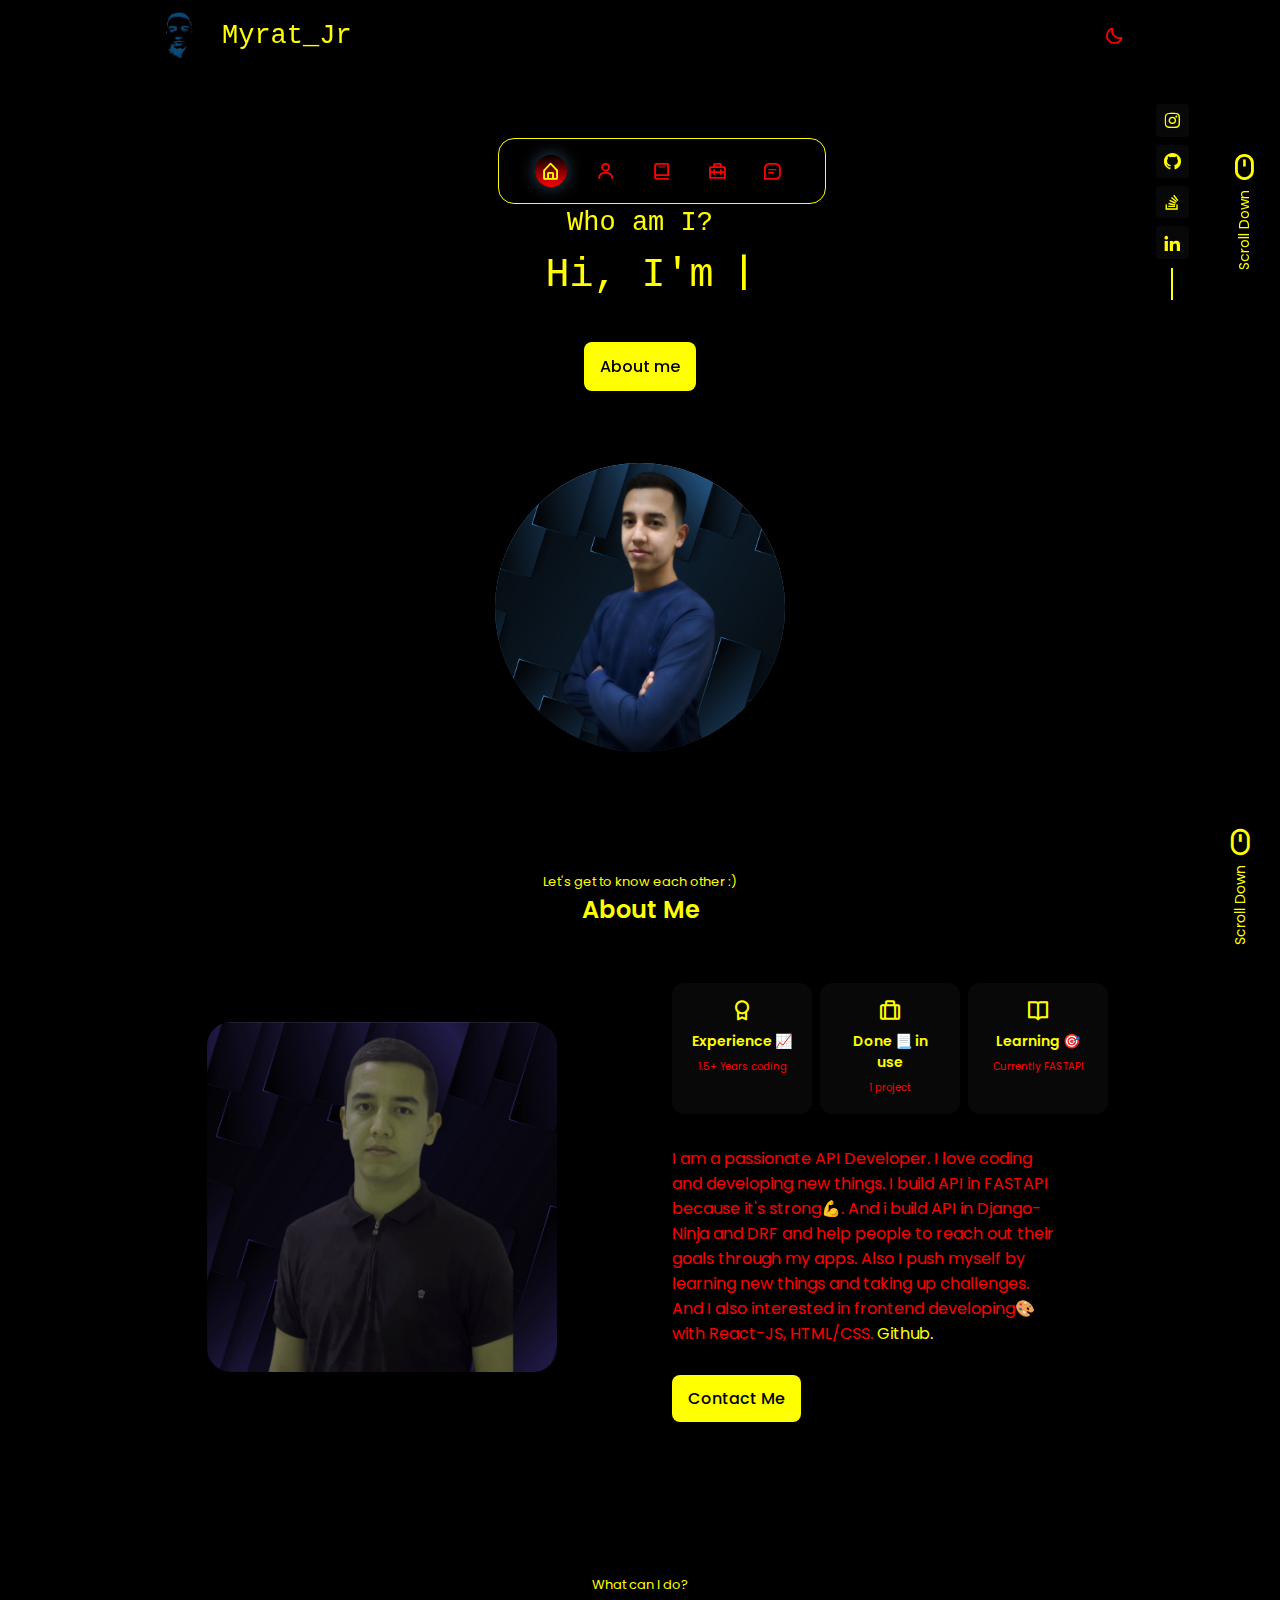
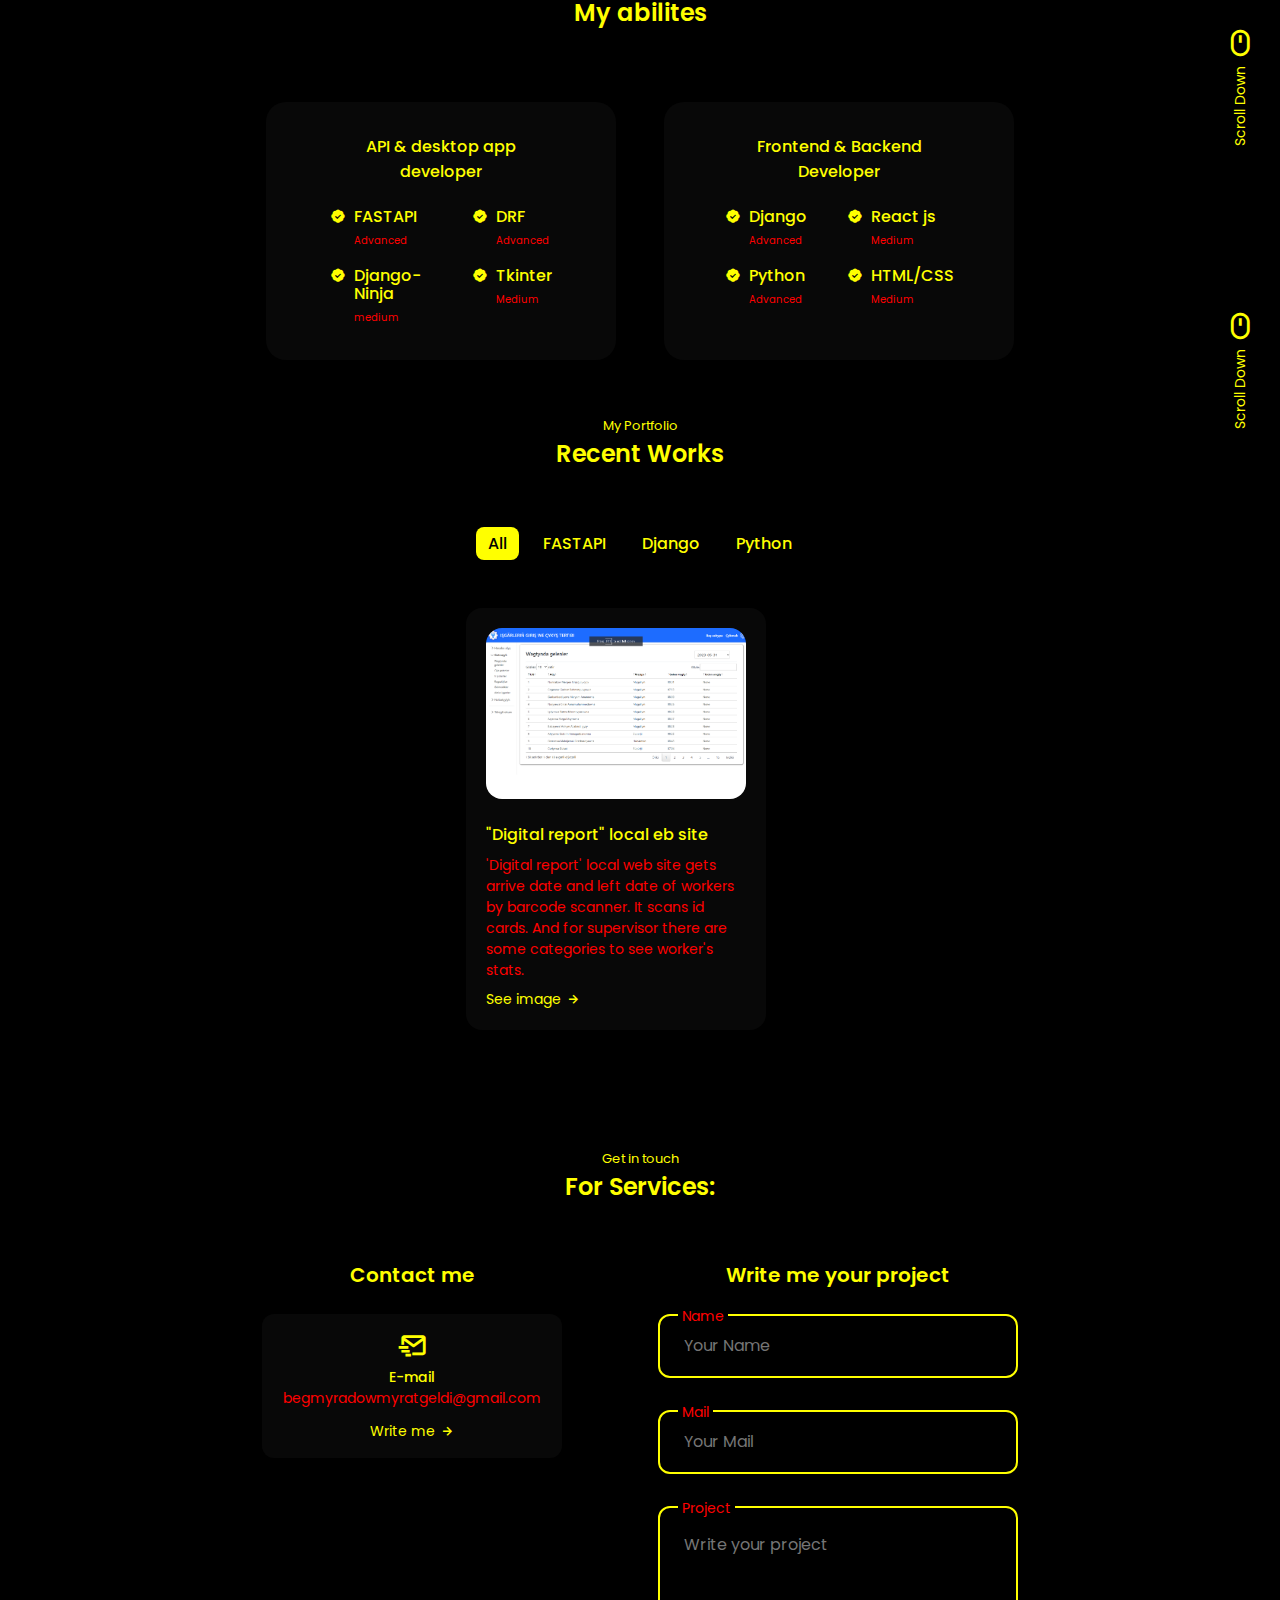
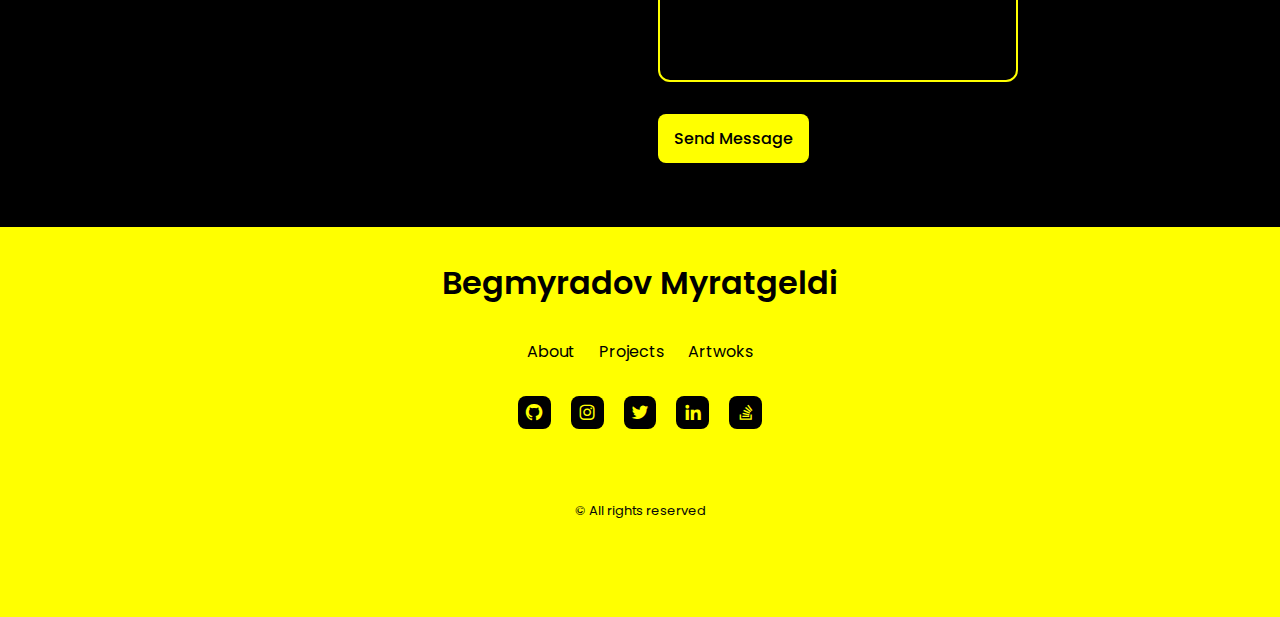
==== index.html @ 5bf88fd4 "updated" ====
<!DOCTYPE html>
    <html lang="en">
    <head>
        <meta charset="UTF-8">
        <meta name="viewport" content="width=device-width, initial-scale=1.0">
        <script src="assets/js/jquery-3.1.1.js"></script>
        <script src="assets/js/typed.js"></script>

        <!--=============== FAVICON ===============-->
        <link rel="shortcut icon" href="assets/img/favicon.png" type="image/x-icon">

        <!--=============== BOXICONS ===============-->
        <link href="https://unpkg.com/boxicons@2.1.2/css/boxicons.min.css" rel="stylesheet"/>

        <!--=============== SWIPER CSS ===============-->
        <link rel="stylesheet" href="assets/css/swiper-bundle.min.css">


        <link rel="stylesheet" href="https://cdn.jsdelivr.net/npm/bootstrap-icons@1.10.5/font/bootstrap-icons.css">

        <!--=============== CSS ===============-->
        <link rel="stylesheet" href="assets/css/styles.css">

        <title> Myrat_Jr's Portfolio </title>
    </head>
    <body>
        <!--=============== HEADER ===============-->
        <header class="header" id="header">
            <nav class="nav container">
                <div class="nav__logo-container">
                    <img src="assets/img/mic.png" style="width: 50px;height:60px" class="go-logo">
                    <a href="#" class="nav__logo home__name1 code">Myrat_Jr</a>
                </div>
                <div class="nav__menu">
                    <ul class="nav__list">
                        <li class="nav__item">
                            <a href="#home" class="nav__link active-link">
                                <i class="bx bx-home-alt"></i>
                            </a>
                        </li>  
                        <li class="nav__item">
                            <a href="#about" class="nav__link">
                                <i class="bx bx-user"></i>
                            </a>
                        </li>
                        <li class="nav__item">
                            <a href="#skills" class="nav__link">
                                <i class="bx bx-book"></i>
                            </a>
                        </li>
                        <li class="nav__item">
                            <a href="#work" class="nav__link">
                                <i class="bx bx-briefcase-alt-2"></i>
                            </a>
                        </li>
                        <li class="nav__item">
                            <a href="#contact" class="nav__link">
                                <i class="bx bx-message-square-detail"></i>
                            </a>
                        </li>   
                    </ul>
                </div>
                <!-- Theme change button -->
                <i class="bx bx-moon change-theme" id="theme-button"></i>
            </nav>
            
        </header>

        <!--=============== MAIN ===============-->
        <main class="main">
            <!--=============== HOME ===============-->
            <section class="home section" id="home">
                <div class="home__container container grid">
                    <div class="home__data">
                        

                        <span class="home__greeting code">Who am I?</span>
                        <div class="typewriting__container">
                            <span class="home__name iam">&nbsp;</span>
                            <span class="home__name code" id="typed"></span>
    
                            <script>
                                var typed = new Typed('#typed', {
                                    strings: ["Hi, I'm Begmyradov Myratgeldi!", "I'm API Developer!", "I also interested with web Frontend!"],
                                    backSpeed:25,
                                    typeSpeed:70,
                                    loop:true,
                                    smartBackspace:true,
                                    showCursor: true,
                                    cursorChar: '|',
                                    autoInsertCss: true,
                                });
                            </script>
                        </div>
                          
                        <div class="home__buttons">
                            <!-- <a download="" href="assets/pdf/oraz_gulcayew_portfolio.pdf" class="button button--ghost">
                                Download Portfolio
                            </a> -->
                            <a href="#about" class="button">About me</a>
                        </div>
                    </div>
                    <div class="home__handle" style="border-radius: 50%;">
                        <img src="assets/img/men2.png" style="width:100%" alt="" class="home__img">
                    </div>
                    <div class="home__social">
                        <a href="https://www.instagram.com/" class="home__social-link">
                            <i class="bx bxl-instagram"></i>
                        </a>
                        <a href="https://github.com/MyratJr/" class="home__social-link">
                            <i class="bx bxl-github"></i>
                        </a>
                        <a href="https://stackoverflow.com/users/21633456/myrat-jr" class="home__social-link">
                            <i class="bx bxl-stack-overflow"></i>
                        </a>
                        <a href="https://www.linkedin.com/in/myratjr/" class="home__social-link">
                            <i class="bx bxl-linkedin"></i>
                        </a>
                    </div>
                    <a href="#about" class="home__scroll">
                        <i class="bx bx-mouse home__scroll-icon"></i>
                        <span class="home__scroll-name">Scroll Down</span>
                    </a>
                </div>
            </section>
            
            <!--=============== ABOUT ===============-->
            <section class="about section" id="about">
                <span class="section__subtitle">Let's get to know each other :)</span>
                <h2 class="section__title">About Me</h2>
                <div class="about__container container grid">
                    <img src="assets/img/men1.png" alt="Image of Myrat" class="about__img">
                    
                    <div class="about__data">
                       <div class="about__info">
                           <div class="about__box">
                                <i class="bx bx-award about__icon"></i>
                                <h3 class="about__title">Experience 📈</h3>
                                <span class="about__subtitle">1.5+ Years coding</span>
                           </div>

                           <div class="about__box">
                                <i class="bx bx-briefcase-alt about__icon"></i>
                                <h3 class="about__title">Done 📃 in use</h3>
                                <span class="about__subtitle">1 project</span>
                           </div>

                           <div class="about__box">
                                <i class="bx bx-book-open about__icon"></i>
                                <h3 class="about__title">Learning 🎯</h3>
                                <span class="about__subtitle">Currently FASTAPI</span>
                           </div>
                       </div>

                       <p class="about__description">
                        I am a passionate API Developer. I love coding and developing new things. I build API in FASTAPI because it's strong💪. And i build API in Django-Ninja and DRF and help people to reach out their goals through my apps. Also I push myself by learning new things and taking up challenges.
                        And I also interested in frontend developing🎨 with React-JS, HTML/CSS.  
                        <a class="insta-link" href="https://www.github.com/MyratJr/">Github.</a>
                        
                       </p>

                       <a href="#contact" class="button">Contact Me</a>
                    </div>
                </div>
                <a href="#skills" class="home__scroll1">
                    <i class="bx bx-mouse home__scroll-icon"></i>
                    <span class="home__scroll-name">Scroll Down</span>
                </a>
            </section>

            <!--=============== SKILLS ===============-->
            <section class="skills section" id="skills">
                <span class="section__subtitle">What can I do?</span>
                <h2 class="section__title">My abilites</h2>

                <div class="skills__container container grid">
                    <div class="skills__content">
                        <h3 class="skills__title">API & desktop app developer</h3>
                        <div class="skills__box">
                            <div class="skills__group">
                                <div class="skills__data">
                                    <i class="bx bxs-badge-check"></i>
                                    <div>
                                        <h3 class="skills__name">FASTAPI</h3>
                                        <span class="skills__level">Advanced</span>
                                    </div>
                                </div>

                                <div class="skills__data">
                                    <i class="bx bxs-badge-check"></i>
                                    <div>
                                        <h3 class="skills__name">Django-Ninja</h3>
                                        <span class="skills__level">medium</span>
                                    </div>
                                </div>

                            </div>
                            
                            <div class="skills__group">
                                <div class="skills__data">
                                    <i class="bx bxs-badge-check"></i>
                                    <div>
                                        <h3 class="skills__name">DRF</h3>
                                        <span class="skills__level">Advanced</span>
                                    </div>
                                </div>

                                
                                <div class="skills__data">
                                    <i class="bx bxs-badge-check"></i>
                                    <div>
                                        <h3 class="skills__name">Tkinter</h3>
                                        <span class="skills__level">Medium</span>
                                    </div>
                                </div>
                            </div>
                        </div>
                    </div>
                    <div class="skills__content">
                        <h3 class="skills__title">Frontend & Backend Developer</h3>
                        <div class="skills__box">
                            <div class="skills__group">
                                <div class="skills__data">
                                    <i class="bx bxs-badge-check"></i>
                                    <div>
                                        <h3 class="skills__name">Django</h3>
                                        <span class="skills__level">Advanced</span>
                                    </div>
                                </div>
                                <!-- ------------ -->
                                <div class="skills__data">
                                    <i class="bx bxs-badge-check"></i>
                                    <div>
                                        <h3 class="skills__name">Python</h3>
                                        <span class="skills__level">Advanced</span>
                                    </div>
                                </div>
                            </div>
                            
                            <div class="skills__group">
                                <div class="skills__data">
                                    <i class="bx bxs-badge-check"></i>
                                    <div>
                                        <h3 class="skills__name">React js</h3>
                                        <span class="skills__level">Medium</span>
                                    </div>
                                </div>
                                <!-- ================== -->
                                <div class="skills__data">
                                    <i class="bx bxs-badge-check"></i>
                                    <div>
                                        <h3 class="skills__name">HTML/CSS</h3>
                                        <span class="skills__level">Medium</span>
                                    </div>
                                </div>
                            </div>
                        </div>
                    </div>
                </div>
                <a href="#work" class="home__scroll2">
                    <i class="bx bx-mouse home__scroll-icon"></i>
                    <span class="home__scroll-name">Scroll Down</span>
                </a>
            </section>

            <!--=============== SERVICES ===============-->
            <!-- <section class="services section">
                <span class="section__subtitle">My Services</span>
                <h2 class="section__title">What I Offer</h2>
                <div class="services__container container grid">
                    <div class="services__card">
                        <h3 class="services__title">Flat <br> Design</h3>
                        <span class="services__button">
                            See more <i class="bx bx-right-arrow-alt services__icon"></i>
                        </span>

                        <div class="services__modal">
                            <div class="services__modal-content">
                                <i class="bx bx-x services__modal-close"></i>
                                <h3 class="services__modal-title">Flat Design</h3>
                                <p class="services__modal-description">
                                    Flat design is a minimalist design language or design style commonly used in graphical user interfaces.
                                </p>

                                <ul class="services__modal-list">
                                    <li class="services__modal-item">
                                        <i class="bx bx-check services__modal-icon"></i>
                                        <p class="services__modal-info">
                                            Minimalist
                                        </p>
                                    </li>
                                    
                                    <li class="services__modal-item">
                                        <i class="bx bx-check services__modal-icon"></i>
                                        <p class="services__modal-info">
                                            Understanable interface.
                                        </p>
                                    </li>

                                    <li class="services__modal-item">
                                        <i class="bx bx-check services__modal-icon"></i>
                                        <p class="services__modal-info">
                                            Good User experience
                                        </p>
                                    </li>
                                    <li class="services__modal-item">
                                        <i class="bx bx-check services__modal-icon"></i>
                                        <p class="services__modal-info">
                                            Using the application over and over again without getting bored.
                                        </p>
                                    </li>
                                </ul>
                            </div>
                        </div>
                    </div>

                    <div class="services__card">
                        <h3 class="services__title">Animations,<br>Illustration</h3>
                        <span class="services__button">
                            See more <i class="bx bx-right-arrow-alt services__icon"></i>
                        </span>
                        <div class="services__modal">
                            <div class="services__modal-content">
                                <i class="bx bx-x services__modal-close"></i>
                                <h3 class="services__modal-title">Animations/Illustration</h3>
                                <p class="services__modal-description">
                                    For good user experience I can add for your app good animations and illustrations describing what event user done.
                                </p>

                                <ul class="services__modal-list">
                                    <li class="services__modal-item">
                                        <i class="bx bx-check services__modal-icon"></i>
                                        <p class="services__modal-info">
                                            Beautiful looking UI
                                        </p>
                                    </li>
                                    
                                    <li class="services__modal-item">
                                        <i class="bx bx-check services__modal-icon"></i>
                                        <p class="services__modal-info">
                                            Good felt experience
                                        </p>
                                    </li>

                                    <li class="services__modal-item">
                                        <i class="bx bx-check services__modal-icon"></i>
                                        <p class="services__modal-info">
                                            Well relationship between elements  
                                        </p>
                                    </li>
                                </ul>
                            </div>
                        </div>
                    </div>
                    
                    <div class="services__card">
                        <h3 class="services__title">App Logo <br>Design</h3>
                        <span class="services__button">
                            See more <i class="bx bx-right-arrow-alt services__icon"></i>
                        </span>
                        <div class="services__modal">
                            <div class="services__modal-content">
                                <i class="bx bx-x services__modal-close"></i>
                                <h3 class="services__modal-title">App Logo Design</h3>
                                <p class="services__modal-description">
                                    Starting from logo to color combination in UI I take care for your app 
                                </p>
                                <ul class="services__modal-list">
                                    <li class="services__modal-item">
                                        <i class="bx bx-check services__modal-icon"></i>
                                        <p class="services__modal-info">
                                            Meaningfull logos.
                                        </p>
                                    </li>
                                    
                                    <li class="services__modal-item">
                                        <i class="bx bx-check services__modal-icon"></i>
                                        <p class="services__modal-info">
                                            Minimalist brand logo
                                        </p>
                                    </li>

                                    <li class="services__modal-item">
                                        <i class="bx bx-check services__modal-icon"></i>
                                        <p class="services__modal-info">
                                            Describes what is the app for
                                        </p>
                                    </li>
                                </ul>
                            </div>
                        </div>
                    </div>
                </div>
            </section> -->

            <!--=============== WORK ===============-->
            <section class="work section" id="work">
                <span class="section__subtitle">My Portfolio</span>
                <h2 class="section__title">Recent Works</h2>
                
                <div class="work__filters">
                    <span class="work__item active-work" data-filter="all">All</span>
                    <span class="work__item" data-filter=".web">FASTAPI</span>
                    <span class="work__item" data-filter=".django">Django</span>
                    <span class="work__item" data-filter=".design">Python</span>
                </div>

                <div class="work__container container grid">
                    <div class="work__card mix django">
                        <img src="assets/img/Untitled6.png" alt="" class="work__img">
                        <h3 class="work__title">"Digital report" local eb site</h3>
                        <p class="work__description">
                            'Digital report' local web site gets arrive date and left date of workers by barcode scanner. It scans id cards.
                            And for supervisor there are some categories to see worker's stats.
                        </p>
                        <a class="work__button" href="assets/img/Untitled6.png"  target="_blank">
                            See image <i class="bx bx-right-arrow-alt work__icon"></i>
                        </a>
                    </div>

                    <!-- <div class="work__card mix mobil">
                        <img src="assets/img/work2.jpg" alt="" class="work__img">
                        <h3 class="work__title">Add It</h3>
                        <p href="" class="work__description">
                            Lightweight photo 
                            editing app for 
                            android. You can edit your images and add 
                            watermarks easily.
                        </p>
                        <a class="work__button" href="assets/img/work2.jpg"  target="_blank">
                            See image <i class="bx bx-right-arrow-alt work__icon"></i>
                        </a>
                    </div>

                    <div class="work__card mix mobil">
                        <img src="assets/img/work3.jpg" alt="" class="work__img">
                        <h3 class="work__title">Quick Chat</h3>
                        <p href="" class="work__description">
                            Easy to use fast
                            video calling and
                            messaging app. Users can add each other by their phone number and username.
                            After friend request accepted they can start chatting and video calling
                        </p>
                        <a class="work__button" href="assets/img/work3.jpg"  target="_blank">
                            See image <i class="bx bx-right-arrow-alt work__icon"></i>
                        </a>
                    </div>

                    <div class="work__card mix web design">
                        <img src="assets/img/work4.jpg" alt="" class="work__img">
                        <h3 class="work__title">Syýahat</h3>
                        <p class="work__description">
                            "Syýahat" Travelling app that shows famous places in beautiful country Turkmenistan. 
                            You can easily book famous hotels using this site.
                        </p>
                        <a class="work__button" href="assets/img/work4.jpg"  target="_blank">
                            See image <i class="bx bx-right-arrow-alt work__icon"></i>
                        </a>
                    </div>

                    <div class="work__card mix mobil">
                        <img src="assets/img/work5.jpg" alt="" class="work__img">
                        <h3 class="work__title">tehnoHabar</h3>
                        <p href="" class="work__description">
                            Technology news app for tech guys. In this app you can easily read latest technology news, in this app minimalist flat design used, for that while reading eyes not getting tired.
                        </p>
                        <a class="work__button" href="assets/img/work5.jpg"  target="_blank">
                            See image <i class="bx bx-right-arrow-alt work__icon"></i>
                        </a>
                    </div> -->
                </div>
                <a href="#contact" class="home__scroll3">
                    <i class="bx bx-mouse home__scroll-icon"></i>
                    <span class="home__scroll-name">Scroll Down</span>
                </a>
            </section>

            <!--=============== TESTIMONIALS ===============-->
            <!-- <section class="testimonial section" id="artworks">
                <span class="section__subtitle">Saturday creations</span>
                <span class="section__subtitle">All done by using Photoshop🔥</span>
                <h2 class="section__title">My artworks</h2>
                <div class="testimonial__container container swiper">
                    <div class="swiper-wrapper">
                        <div class="testimonial__card swiper-slide">
                            <img src="assets/img/artwork1.jpg" alt="" class="testimonial__img">
                            <h3 class="testimonial__name">Ashgabat Mall</h3>
                            <a class="work__button" href="assets/img/artwork1.jpg"  target="_blank">
                                See image <i class="bx bx-right-arrow-alt work__icon"></i>
                            </a>
                        </div>

                        <div class="testimonial__card swiper-slide">
                            <img src="assets/img/artwork2.jpg" alt="" class="testimonial__img">
                            <h3 class="testimonial__name">Turkmen Airport</h3>
                            <a class="work__button" href="assets/img/artwork2.jpg"  target="_blank">
                                See image <i class="bx bx-right-arrow-alt work__icon"></i>
                            </a>
                        </div>

                        <div class="testimonial__card swiper-slide">
                            <img src="assets/img/artwork3.jpg" alt="" class="testimonial__img">
                            <h3 class="testimonial__name">Gateway to Hell</h3>
                            <a class="work__button" href="assets/img/artwork3.jpg"  target="_blank">
                                See image <i class="bx bx-right-arrow-alt work__icon"></i>
                            </a>
                        </div>

                        <div class="testimonial__card swiper-slide">
                            <img src="assets/img/artwork4.jpg" alt="" class="testimonial__img">
                            <h3 class="testimonial__name">No man's Land</h3>
                            <a class="work__button" href="assets/img/artwork4.jpg"  target="_blank">
                                See image <i class="bx bx-right-arrow-alt work__icon"></i>
                            </a>
                        </div>

                        <div class="testimonial__card swiper-slide">
                            <img src="assets/img/artwork5.jpg" alt="" class="testimonial__img">
                            <h3 class="testimonial__name">Silicon Valley</h3>
                            <a class="work__button" href="assets/img/artwork5.jpg"  target="_blank">
                                See image <i class="bx bx-right-arrow-alt work__icon"></i>
                            </a>
                        </div>

                        <div class="testimonial__card swiper-slide">
                            <img src="assets/img/artwork6.jpg" alt="" class="testimonial__img">
                            <h3 class="testimonial__name">Save Earth</h3>
                            <a class="work__button" href="assets/img/artwork6.jpg"  target="_blank">
                                See image <i class="bx bx-right-arrow-alt work__icon"></i>
                            </a>
                        </div>
                    </div>
                    <div class="swiper-pagination">

                    </div>
                </div>
            </section> -->

            <!--=============== CONTACT ===============-->
            <section class="contact section" id="contact">
                <span class="section__subtitle">Get in touch</span>
                <h2 class="section__title">For Services:</h2>

                <div class="contact__container container grid">
                    <div class="contact__content">
                        <h3 class="contact__title">Contact me</h3>

                        <div class="contact__info">
                            <div class="contact__card">
                                <i class="bx bx-mail-send contact__card-icon"></i>
                                <h3 class="contact__card-title">E-mail</h3>
                                <span class="contact__card-data">begmyradowmyratgeldi@gmail.com</span>
                            
                                <a href="mailto:begmyradowmyratgeldi@gmail.com" target="_blank" class="contact__button">
                                    Write me <i class="bx bx-right-arrow-alt contact__button-icon"></i>
                                </a>
                            </div>

                        </div>
                    </div>

                    <div class="contact__content">
                        <h3 class="contact__title">Write me your project</h3>

                        <form action="" class="contact__form">
                            <div class="contact__form-div">
                                <label for="" class="contact__form-tag">Name</label>
                                <input type="text" placeholder="Your Name" class="contact__form-input">
                            </div>
                            
                            <div class="contact__form-div">
                                <label for="" class="contact__form-tag">Mail</label>
                                <input type="email" placeholder="Your Mail" class="contact__form-input">
                            </div>

                            <div class="contact__form-div contact__form-area">
                                <label for="" class="contact__form-tag">Project</label>
                                <textarea name="" id="" cols="30" rows="10" placeholder="Write your project" class="contact__form-input"></textarea>
                            </div>

                            <button class="button">Send Message</button>
                        </form>
                    </div>
                </div>
            </section>
        </main>

        <!--=============== FOOTER ===============-->
        <footer class="footer">
            <div class="footer__container container">
                <h1 class="footer__title">Begmyradov Myratgeldi</h1>

                <ul class="footer__list">
                    <li>
                        <a href="#about" class="footer__link">About</a>
                    </li>

                    <li>
                        <a href="#work" class="footer__link">Projects</a>
                    </li>

                    <li>
                        <a href="#artworks" class="footer__link">Artwoks</a>
                    </li>
                </ul>

                <ul class="footer__social">
                    <a href="https://github.com/MyratJr" target="_blank" class="footer__social-link">
                        <i class="bx bxl-github"></i>
                    </a>

                    <a href="https://instagram.com" target="_blank" class="footer__social-link">
                        <i class="bx bxl-instagram"></i>
                    </a>

                    <a href="https://twitter.com" target="_blank" class="footer__social-link">
                        <i class="bx bxl-twitter"></i>
                    </a>

                    <a href="https://www.linkedin.com/in/myratjr/" target="_blank" class="footer__social-link">
                        <i class="bx bxl-linkedin"></i>
                    </a>

                    <a href="https://stackoverflow.com/users/21633456/myrat-jr" target="_blank" class="footer__social-link">
                        <i class="bx bxl-stack-overflow"></i>
                    </a>
                </ul>

                <span class="footer__copy">
                    &#169; All rights reserved
                </span>

            </div>
        </footer>

        <!--=============== SCROLLREVEAL ===============-->
        <script src="assets/js/scrollreveal.min.js"></script>

        <!--=============== SWIPER JS ===============-->
        <script src="assets/js/swiper-bundle.min.js"></script>

        <!--=============== MIXITUP FILTER ===============-->
        <script src="assets/js/mixitup.min.js"></script>

        <!--=============== MAIN JS ===============-->
        <script src="assets/js/main.js"></script>

    </body>
</html>
---- assets/css/styles.css ----
/*=============== GOOGLE FONTS ===============*/
@import url('https://fonts.googleapis.com/css2?family=Poppins:ital,wght@0,500;0,600;1,400&display=swap');

/*=============== VARIABLES CSS ===============*/
:root {
  --header-height: 3.5rem;

  /*========== Colors ==========*/
  /*Color mode HSL(hue, saturation, lightness)*/
  /*
        Purple: hsl(250, 66%, 75%)
        Blue: hsl(207, 90%, 72%)
        Pink: hsl(356, 66%, 75%)
        Teal: hsl(174, 63%, 62%)
  */
  --first-hue: 207;
  --sat: 90%;
  --lig: 72%;
  --second-hue: red;
  --first-color: yellow;
  --first-color-alt: red;
  --title-color: yellow;
  --text-color: red;
  --text-color-light: yellow;
  --body-color:black;
  --container-color: rgb(8, 8, 8);

  /*========== Font and typography ==========*/
  /*.5rem = 8px | 1rem = 16px ...*/
  --body-font: 'Poppins', sans-serif;
  --biggest-font-size: 1.75rem;
  --h1-font-size: 1.5rem;
  --h2-font-size: 1.25rem;
  --h3-font-size: 1rem;
  --normal-font-size: .938rem;
  --small-font-size: .813rem;
  --smaller-font-size: .75rem;
  --tiny-font-size: .625rem;

  /*========== Font weight ==========*/
  --font-medium: 500;
  --font-semibold: 600;

  /*========== z index ==========*/
  --z-tooltip: 10;
  --z-fixed: 100;
  --z-modal: 1000;
}

/* Responsive typography */
@media screen and (min-width: 968px) {
  :root {
    --biggest-font-size: 2.5rem;
    --h1-font-size: 2.25rem;
    --h2-font-size: 1.5rem;
    --h3-font-size: 1.25rem;
    --normal-font-size: 1rem;
    --small-font-size: .875rem;
    --smaller-font-size: .813rem;
  }
}

/*=============== BASE ===============*/
* {
  box-sizing: border-box;
  padding: 0;
  margin: 0;
}

html {
  scroll-behavior: smooth;
}

body,
button,
input,
textarea {
  font-family: var(--body-font);
  font-size: var(--normal-font-size);
}

body {
  background-color: var(--body-color);
  color: var(--text-color);
  transition: .4s; /* for light mode animation */
}

h1, h2, h3 {
  color: var(--title-color);
  font-weight: var(--font-semibold);
}

ul {
  list-style: none;
}

a {
  text-decoration: none;
}

button {
  cursor: pointer;
  border: none;
  outline: none;
}

img {
  max-width: 100%;
  height: auto;
}

/*=============== THEME ===============*/
.change-theme{
  font-size: 1.25rem;
  cursor: pointer;
  transition: .3s;
}

.change-theme:hover{
  color: var(--first-color);

}

/*========== Variables Light theme ==========*/
body.light-theme{
  --title-color: hsl(var(--second-hue), 15%, 15%);
  --text-color: hsl(var(--second-hue), 8%, 35%);
  --body-color: hsl(var(--second-hue), 100%, 99%);
  --container-color: #fff;
}

/*========== 
    Color changes in some parts of 
    the website, in light theme
==========*/
.light-theme .scroll-header{
  box-shadow: 0 2px 4px hsla(0, 0%, 1%, .1);
}
.light-theme .nav__menu{
  background-color: hsla(var(--second-hue), 32%, 90%, .8); 
}

.light-theme .section__subtitle{
  color: var(--text-color);
}

.light-theme .home__social-link{
  box-shadow: 0 2px 8px hsla(var(--second-hue), 48%, 8%, .1);
}

.light-theme .home__social::after,
.light-theme .footer__social-link{
  background-color: var(--title-color);
}

.light-theme .home__social-link,
.light-theme .home__scroll,
.light-theme .button,
.light-theme .button:hover,
.light-theme .active-work,
.light-theme .footer__title,
.light-theme .footer__link,
.light-theme .footer__copy{
  color: var(--title-color);
}

.light-theme .about__box{
  box-shadow: 0 2px 8px hsla(var(--second-hue), 48%, 8%, .1);
}

.light-theme .skills__content,
.light-theme .services__card,
.light-theme .work__card,
.light-theme .testimonial__card,
.light-theme .contact__card{
  box-shadow: 0 2px 16px hsla(var(--second-hue), 48%, 8%, .1);
}


.light-theme::-webkit-scrollbar{
  background-color: hsl(var(--second-hue), 8%, 66%);
}

.light-theme::-webkit-scrollbar-thumb{
  background-color: hsl(var(--second-hue), 8%, 54%);
}

.light-theme::-webkit-scrollbar-thumb:hover{
  background-color: hsl(var(--second-hue), 8%, 44%);
}
/*=============== REUSABLE CSS CLASSES ===============*/
.container {
  max-width: 968px;
  margin-left: 1rem;
  margin-right: 1rem;
}

.grid {
  display: grid;
  gap: 1.25rem;
}

.main {
  overflow: hidden;
}

.section {
  padding: 4.5rem 0 1rem;
}

.section__title, 
.section__subtitle {
  text-align: center;
}

.section__title {
  font-size: var(--h2-font-size);
  color: var(--first-color);
  margin-bottom: 2rem;
}

.section__subtitle {
  display: block;
  font-size: var(--smaller-font-size);
  color: var(--text-color-light);
}

/*=============== HEADER & NAV===============*/
.header{
  position: fixed;
  top: 0;
  left: 0;
  width: 100%;
  background-color: var(--header-color);
  z-index: var(--z-fixed);
  transition: .4s; /* for light mode animation */
}

.nav{
  height: var(--header-height);
  display: flex;
  justify-content: space-between;
  align-items: center;
}
.nav__logo-container{
  display: flex;
  align-items: center;
}

.go-logo{
  height: 24px;
  margin-right: 1rem;
}

.nav__logo{
  color: var(--first-color);
  font-weight: var(--font-medium);
  transition: .4s;
}
.nav__logo:hover{
  color: var(--first-color-alt);
}
.nav__menu{
  border:solid 1px yellow;
  bottom: 31.3rem;
  background-color: hsla(var(--second-hue), 32%, 16%, .8);
  width: 90%;
  border-radius: 1rem;
  padding: 1rem 2.25rem;
  backdrop-filter: blur(10px);
  transition: .4s; /* for light mode animation */
}
.nav__list{
  display: flex;
  justify-content: space-between;
  align-items: center;
}

.nav__link{
  color: var(--t);
  font-size: 1.25em;
  padding: .4rem;
  display: flex;
  border-radius: 5rem;
}
/* Active link */
.active-link{
  background: linear-gradient(180deg,black,red);
  box-shadow: 0 0 16px hsla(var(--first-hue), var(--sat), var(--lig), .4);
  color: var(--title-color);
}

/* Change background header */
.scroll-header{
  box-shadow: 0 4px 4px hsla(0, 0%, 4%, .3);
}

/*=============== HOME ===============*/
.home__container{
  position: relative;
  row-gap: 4.5rem;
  padding-top: 2rem;  
}

.home__data{
  text-align: center;
}
.home_greeting{
  font-size: var(--small-font-size);
  font-weight: var(--font-medium);
}
.home__greeting{
  font-size: 3vh;
  margin-top: 8vh;
  display: block;
  color: var(--title-color);
  margin-bottom: .25rem;
}

.code{
  font-family: 'Courier New', Courier, monospace;
}

.home__name{
  font-size: var(--biggest-font-size);
  color: var(--title-color);
}
.home__name1{
  font-size: 3vh;
  color: var(--title-color);
}

.iam{
  color: var(--first-color);
}

.typewriting__container{
  display: inline-block;
  justify-content: center;
  margin-bottom: 2.5rem;  
}

.typed-cursor {
  display: inline;
  opacity: 1;
  font-size: 30px;
  color: var(--first-color);
  animation: blink .7s infinite;
}

@keyframes blink {
  0% {
      opacity: 1;
  }
  50% {
      opacity: 0;
  }
  100% {
      opacity: 1;
  }
}

.home__img{
  width: 160px;
}

.home__handle{
  justify-self: center;
  width: 190px;
  height: 190px;
  background:linear-gradient(180deg,
             hsla(var(--first-hue), var(--sat), var(--lig), 1),
             hsla(var(--first-hue), var(--sat), var(--lig), .2)
  );
  border-radius: 10rem 10rem 1rem 1rem;
  display: flex;
  align-items: flex-end;
  justify-content: center;
  overflow: hidden;
}

.home__buttons{
  display: flex;
  justify-content: center;
  align-items: center;
  gap: 1.5rem;
}

.home__social,
.home__scroll{
  position: absolute;
}

.home__social{
  margin-left: 1000px;
  display: grid;
  row-gap: .5rem;
}

.home__social-link{
  width: max-content;
  background-color: var(--container-color);
  color: var(--first-color);
  padding: .25rem; 
  border-radius: .25rem;
  display: flex;
  font-size: 1rem;
  transition: .4s;
}

.home__social-link:hover{
  background-color: var(--first-color);
  color: #fff;
} 
.home__social::after{
  content: '';
  width: 32px;
  height: 2px;
  background-color: var(--first-color);
  transform: rotate(90deg) translate(16px, 3px);
}
.home__scroll{
  color: var(--first-color);
  right: -10rem;
  bottom: 32rem;
  display: grid;
  row-gap: 2.25rem;
  justify-items: center;
}

.home__scroll1{
  color: var(--first-color);
  margin-left: 1200px;
  margin-bottom: 60vh;
  margin-top: -65vh;
  /* bottom: -10rem; */
  display: grid;
  row-gap: 2.25rem;
  justify-items: center;
}

.home__scroll2{
  color: var(--first-color);
  margin-left: 1200px;
  margin-bottom: 20vh;
  margin-top: -37vh;
  /* bottom: -10rem; */
  display: grid;
  row-gap: 2.25rem;
  justify-items: center;
}

.home__scroll3{
  color: var(--first-color);
  margin-left: 1200px;
  margin-bottom: 70vh;
  margin-top: -80vh;
  /* bottom: -10rem; */
  display: grid;
  row-gap: 2.25rem;
  justify-items: center;
}

.home__scroll-icon{
  font-size: 1.25rem;
  -webkit-animation: action 1s infinite  alternate;
  animation: action 1s infinite  alternate;
}

@-webkit-keyframes action {
  0% { transform: translateY(0); }
  100% { transform: translateY(-10px); }
}

@keyframes action {
  0% { transform: translateY(0); }
  100% { transform: translateY(-10px); }
}

.home__scroll-name{
  font-size: var(--small-font-size);
  transform: rotate(-90deg);
}
/*=============== BUTTONS ===============*/
.button{
  display: inline;
  background-color: var(--first-color);
  color: var(--body-color);
  padding: .75rem 1rem;
  font-weight: var(--font-medium);
  transition: .4s;
  border-radius: .5em;
}

.button:hover{
  background-color: var(--first-color-alt);
  color: var(--body-color);
}

.button--ghost{
  background-color: transparent;
  border: 2px solid var(--first-color);
  color: var(--first-color);
}

/*=============== ABOUT ===============*/
.about__container{
  row-gap: 2.5rem;
}
.about__img{
  width: 220px;
  border-radius: 1.5em;
  justify-self: center;
}

.about__data{
  text-align: center;
}

.about__info{
  display: grid;
  grid-template-columns: repeat(3, 1fr);
  gap: .5rem;
  margin-bottom: 2rem;
}

.about__box{
  background-color: var(--container-color);
  border-radius: .75rem;
  padding: .75rem .5rem;
}

.about__icon{
  font-size: 1.5rem;
  color: var(--first-color);
  margin-bottom: .5rem; 
}

.about__title{
  font-size: var(--small-font-size);
}

.about__subtitle{
  font-size: var(--tiny-font-size);
}

.about__description{
  margin-bottom: 2rem;
}

.insta-link{
  color: var(--first-color);
}
.insta-link:hover{
  color: var(--first-color-alt);
}
/*=============== SKILLS ===============*/
.skills__container{
  row-gap: 2rem;
  padding-top: 1rem;
}

.skills__content{
  background-color: var(--container-color);
  padding: 1.5rem;
  border-radius: 1.25rem;
}

.skills__title{
  font-size: var(--normal-font-size);
  font-weight: var(--font-medium);
  color: var(--first-color);
  text-align: center;
  margin-bottom: 1.5rem;
}

.skills__box{
  display: flex;
  justify-content: center;
  column-gap: 2.5rem;
}

.skills__group{
  display: grid;
  align-content: flex-start;
  row-gap: 1rem;
}
.skills__data{
  display: flex;
  column-gap: .5rem;
}

.skills .bxs-badge-check{
  font-size: 1rem;
  color: var(--first-color);
}

.skills__name{
  font-size: var(--normal-font-size);
  font-weight: var(--font-medium);
  line-height: 18px;

}

.skills__level{
  font-size: var(--tiny-font-size);
}
/*=============== SERVICES ===============*/
.services__container{
  grid-template-columns: repeat(2, 1fr);
  gap: 1.5rem;
  padding-top: 1rem;
}

.services__card{
  background-color: var(--container-color);
  padding: 3rem 1.5rem 1.5rem;
  border-radius: 1rem;
}

.services__title{
  font-size: var(--h3-font-size);
  margin-bottom: 2.5rem;
}
.services__button{
  color: var(--first-color);
  font-size: var(--small-font-size);
  display: flex;
  align-items: center;
  column-gap: .25rem;
  cursor: pointer;

}
.services__button:hover .services__icon{
  transform: translateX(.25rem);

}

.services__icon{
  font-size: 1rem;
  transition: .4s;
}

/* Services modal */
.services__modal{
  position: fixed;
  inset: 0;
  background-color: hsla(var(--second-hue), 28%, 16%, .7);
  padding: 2rem 1rem;
  display: grid;
  place-items: center;
  visibility: hidden;
  opacity: 0;
  transition: .4s;
  z-index: var(--z-modal);
}

.services__modal-content{
  position: relative;
  background-color: var(--body-color);
  padding: 4.5rem 1.5rem 2.5rem;
  border-radius: 1.5rem;
}

.services__modal-title,
.services__modal-description{
  text-align: center;  
}

.services__modal-title{
  font-size: var(--h3-font-size);
  color: var(--first-color);
  margin-bottom: 1rem;
}

.services__modal-description{
  font-size: var(--small-font-size);
  margin-bottom: 2rem;
}

.services__modal-list{
  display: grid;
  row-gap: .75rem;
}

.services__modal-item{
  display: flex;
  align-items: flex-start;
  column-gap: .5rem ;
}

.services__modal-icon{
  font-size: 1.5rem;
  color: var(--first-color);
}

.services__modal-info{
  font-size: var(--small-font-size); 
}

.services__modal-close{
  position: absolute;
  top: 1.5rem;
  right: 1.5rem;
  font-size: 1.5rem;
  color: var(--first-color);
  cursor: pointer;
}

/*Active modal*/
.active-modal{
  opacity: 1;
  visibility: visible;
}

/*=============== WORK ===============*/
.work__container{
  padding-top: 1rem;
}

.work__filters{
  display: flex;
  justify-content: center;
  align-items: center;
  column-gap: .75rem;
  margin-bottom: 2rem;
}

.work__item{
  cursor: pointer;
  color: var(--title-color);
  padding: .25rem .75rem;
  font-weight: var(--font-medium);
  border-radius: .5rem;
}

.work__button{
  width: max-content;
  color: var(--first-color);
  font-size: var(--small-font-size);
  display: flex;
  align-items: center;
  column-gap: .25rem ;
  margin-top: .5rem;
}

.work__button:hover .work__icon{
  transform: translateX(.25rem);
}

.work__icon{
  font-size: 1rem;
  transition: .4s; 
}

.work__card{
  background-color: var(--container-color);
  padding: 1rem;
  border-radius: 1rem;
}

.work__img{
  border-radius: 1rem;
  margin-bottom: .75rem;
}

.work__title{
  font-size: var(--normal-font-size);
  font-weight: var(--font-medium);
  margin-bottom: .25rem;
}

.work__description{
  display: flex;
  flex-wrap: wrap;
  color: var(--text-color);
  font-size: var(--small-font-size);
  align-items: center;
  column-gap: .25rem ;
}


/* Active item work*/
.active-work{
  background-color: var(--first-color);
  color: var(--body-color);
}

/*=============== TESTIMONIAL ===============*/
.testimonial__card{
  background-color: var(--container-color);
  padding: 1.25rem 1.5rem;
  border-radius: 1.5rem;
  margin-bottom: 3rem;
}

.testimonial__img{
  width: max-content;
  border-radius: 1rem;
  margin-bottom: 1rem; 
}

.testimonial__name{
  font-size: var(--normal-font-size);
  font-weight: var(--font-medium);
  margin-bottom: .25rem;

}

/* Swiper class */
.swiper-pagination-bullet{
  background-color: var(--text-color-light); 
}
.swiper-pagination-bullet-active{
  background-color: var(--first-color);  
}

/*=============== CONTACT ===============*/
.contact__container{
  row-gap: 3rem;
  padding-bottom: 3rem;
}

.contact__title{
  text-align: center;
  font-size: var(--h3-font-size);
  margin-bottom: 1.5rem;
}

.contact__info{
  display: grid;
  gap: 1rem;

}

.contact__card{
  background-color: var(--container-color);
  padding: 1rem;
  border-radius: .75rem;
  text-align: center;
}

.contact__card-icon{
  font-size: 2rem;
  color: var(--title-color);
  margin-bottom: .25rem;
}

.contact__card-title,
.contact__card-data{
  font-size: var(--small-font-size);
}

.contact__card-title{
  font-weight: var(--font-medium);
}

.contact__card-data{
  display: block;
  margin-bottom: .75rem;
}

.contact__button{
  color: var(--first-color);
  font-size: var(--small-font-size);
  display: flex;
  align-items: center;
  justify-content: center;
  column-gap: .25rem;
}

.contact__button:hover .contact__button-icon{
  transform: translateX(.25rem);
}

.contact__button-icon{
  font-size: 1rem;
  transition: .4s;
}

.contact__form-div{
  position: relative;
  margin-bottom: 2rem;
  height: 4rem;

}

.contact__form-input{
  position: absolute;
  top: 0;
  left: 0;
  width: 100%;
  height: 100%;
  border: 2px solid var(--text-color-light);
  background: none;
  color: var(--text-color);
  padding: 1.5rem;
  border-radius: .75rem;
  z-index: 1;
}

.contact__form-tag{
  position: absolute;
  top: -.75rem;
  left: 1.25rem;
  font-size: var(--small-font-size);
  padding: .25rem;
  background-color: var(--body-color);
  z-index: 10;
}

.contact__form-area{
  height: 11rem;
}

.contact__form-area textarea{
  resize: none;
  overflow: hidden;
}

/*=============== FOOTER ===============*/
.footer{
  background-color: var(--first-color);

}

.footer__container{
  padding: 2rem 0 6rem;

}

.footer__title,
.footer__link{
  color: var(--body-color);
}

.footer__title{
  text-align: center;
  margin-bottom: 2rem;
}

.footer__list{
  display: flex;
  justify-content: center;
  column-gap: 1.5rem;
  margin-bottom: 2rem;
}

.footer__social{
  display: flex;
  justify-content: center;
  column-gap: 1.25rem;
}

.footer__social-link{
  background-color: var(--body-color);
  color: var(--first-color);
  padding: .25rem;
  border-radius: .25rem;
  font-size: 1rem;
  display: inline-flex;
}

.footer__copy{
  display: block;
  margin-top: 4.5rem;
  color: var(--container-color);
  text-align: center;
  font-size: var(--smaller-font-size);
}

/*=============== SCROLL BAR ===============*/
::-webkit-scrollbar{
  width: .6rem;
  border-radius: .5rem;
  background-color: hsl(var(--second-hue), 8%, 38%);
}

::-webkit-scrollbar-thumb{
  background-color: hsl(var(--second-hue), 8%, 26%);
  border-radius: .5rem;
}

::-webkit-scrollbar-thumb:hover{
  background-color: hsl(var(--second-hue), 8%, 20%); 
}

/*=============== BREAKPOINTS ===============*/
/* For small devices */
@media screen and (max-width:320px) {
  .nav__menu{
    padding: 1rem 1.5rem;
  }
  .typed-cursor {
    font-size: 30px;
  }

  .home__buttons{
    flex-direction: column;
  }
  .go-logo{
    height: 30px;
  }
  .home__handle{
    width: 150px;
    height: 253px;
  }
  .home__img{
    width: 130px;
  }

  .about__info{
    grid-template-columns: repeat(2, 1fr);
  }

  .skills__box{
    column-gap: 1rem;
  }
  .skills__name{
    font-size: var(--small-font-size);
  }

  .services__container{
    grid-template-columns: 145px;
    justify-content: center;
  }
  .work__item{
    font-size: var(--small-font-size);
  }
  .work__filters{
    column-gap: .25rem;
  }
}
@media screen and (max-width:860px) {
  .nav__menu{
    width: 328px;
    left: 0;
    right: 0;
    margin: 0 auto;
    margin-top: 17vh;
    margin-left: -2cm;

  }
}

/* For medium devices */
@media screen and (min-width:860px) {
  .nav__menu{
    width: 328px;
    left: 0;
    right: 0;
    margin: 0 auto;
    margin-top: 30vh;
    margin-left: 11.4vw;
  }

  .typed-cursor{
    font-size: 30px;
  }
  
  .about__info{
    grid-template-columns: repeat(3, 140px);
    justify-content: center;

  }
  .about__description{
    padding: 0 5rem;
  }

  .skills__container{
    justify-content: center;
  }

  .skills__content{
    padding: 2rem 4rem;
  }

  .services__container{
    grid-template-columns: repeat(2, 160px);
    justify-content: center;
  }
  .services__modal-content{
    width: 500px;
    padding: 4.5rem 2.5rem 2.5rem;
  }
  .services__modal-description{
    padding: 0 3.5rem;
  }
  .work__container{
    justify-content: center;
  }
  .go-logo{
    height: 30px;
  }

  .work__img{
    width: 295px;
  }
  .work__card{
    width: 300px;
  }

  .contact__info{
    grid-template-columns: 300px;
    justify-content: center;
  }
  .contact__form{
    width: 360px;
    margin: 0 auto;
  }
}

@media screen and (min-width: 767px) {
  .work__container{
    grid-template-columns: repeat(2, max-content);
  }

  .work__card{
    width: 300px;
  }
  .go-logo{
    height: 30px;
  }
  
  .contact__container{
    grid-template-columns: repeat(2, max-content);
    justify-content: center;
    column-gap: 3rem;
  }
  .typed-cursor{
    font-size: 30px;
  }
}

/* For large devices */
@media screen and (min-width:992px){
  .container{
    margin-left: auto;
    margin-right: auto;
  }
  .typed-cursor{
    font-size: 40px;
  }
  .section{
    padding: 6.5rem 0 1rem;
  }
  .go-logo{
    height: 30px;
  }
  .section__title{
    margin-bottom: 3.5rem;
  }
  .nav{
    height: calc(var(--header-height) + 1rem);
  }
  .home__handle{
    width: 290px;
    height: 289px;
  }
  .home__img{
    width: 220px;
  }
  .home__social-link{
    padding: .4rem;
    font-size: 1.25rem;
  }
  .home__social::after{
    transform: rotate(90deg) translate(16px, 0);
  }
  .home__scroll-icon{
    font-size: 2rem;
  }
  .about__container{
    grid-template-columns: repeat(2, 1fr);
    align-items: center;
    column-gap: 4rem;
  }
  .about__img{
    width: 350px;
  }
  .about__data{
    text-align: initial;
  }
  .about__info{
    justify-content: initial;
  }
  .about__box{
    text-align: center;
    padding: 1rem 1.25rem;
  }
  .about__description{
    padding: 0 4rem 0 0;
    margin-bottom: 2.5rem;
  }
  .skills__container{
    grid-template-columns: repeat(2, 350px);
    column-gap: 3rem;
  }
  .services__container{
    grid-template-columns: repeat(3, 192px);
    column-gap: 3rem;
  }

  .services__card{
    padding: 5rem 2rem 1.5rem;
  }

  .work__container{
    gap: 3rem;
  }
  .work__card{
    width: 300px;
    padding: 1.25rem;
  }

  .work__img{
    margin-bottom: 1rem;
  }
  .work__title{
    margin-bottom: .5rem;
  }
  .testimonial__container{
    width: 750px;
  }
  .testimonial__card{
    padding: 1.5rem 2rem;
  }

  .contact__container{
    column-gap: 6rem;
  }

  .footer__social-link{
    font-size: 1.25rem;
    padding: .4rem;
    border-radius: .5rem;
  }
}
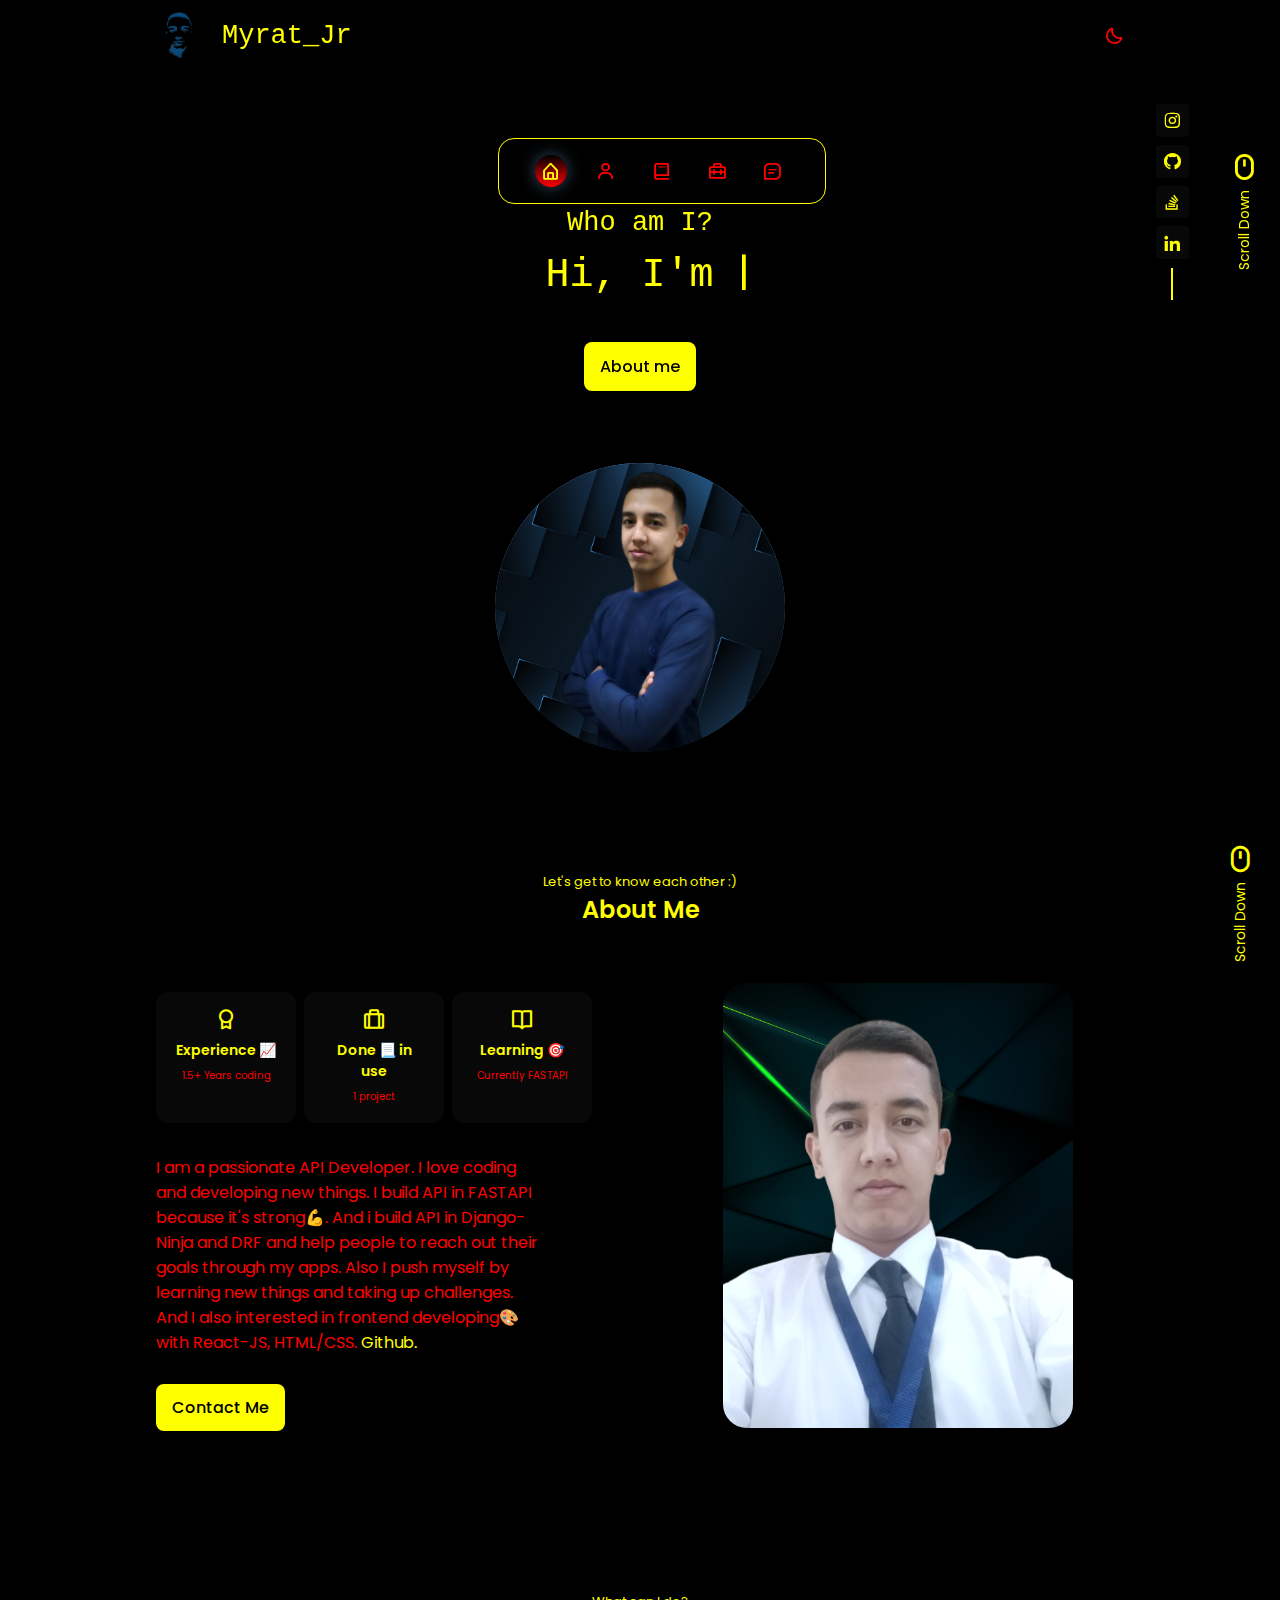
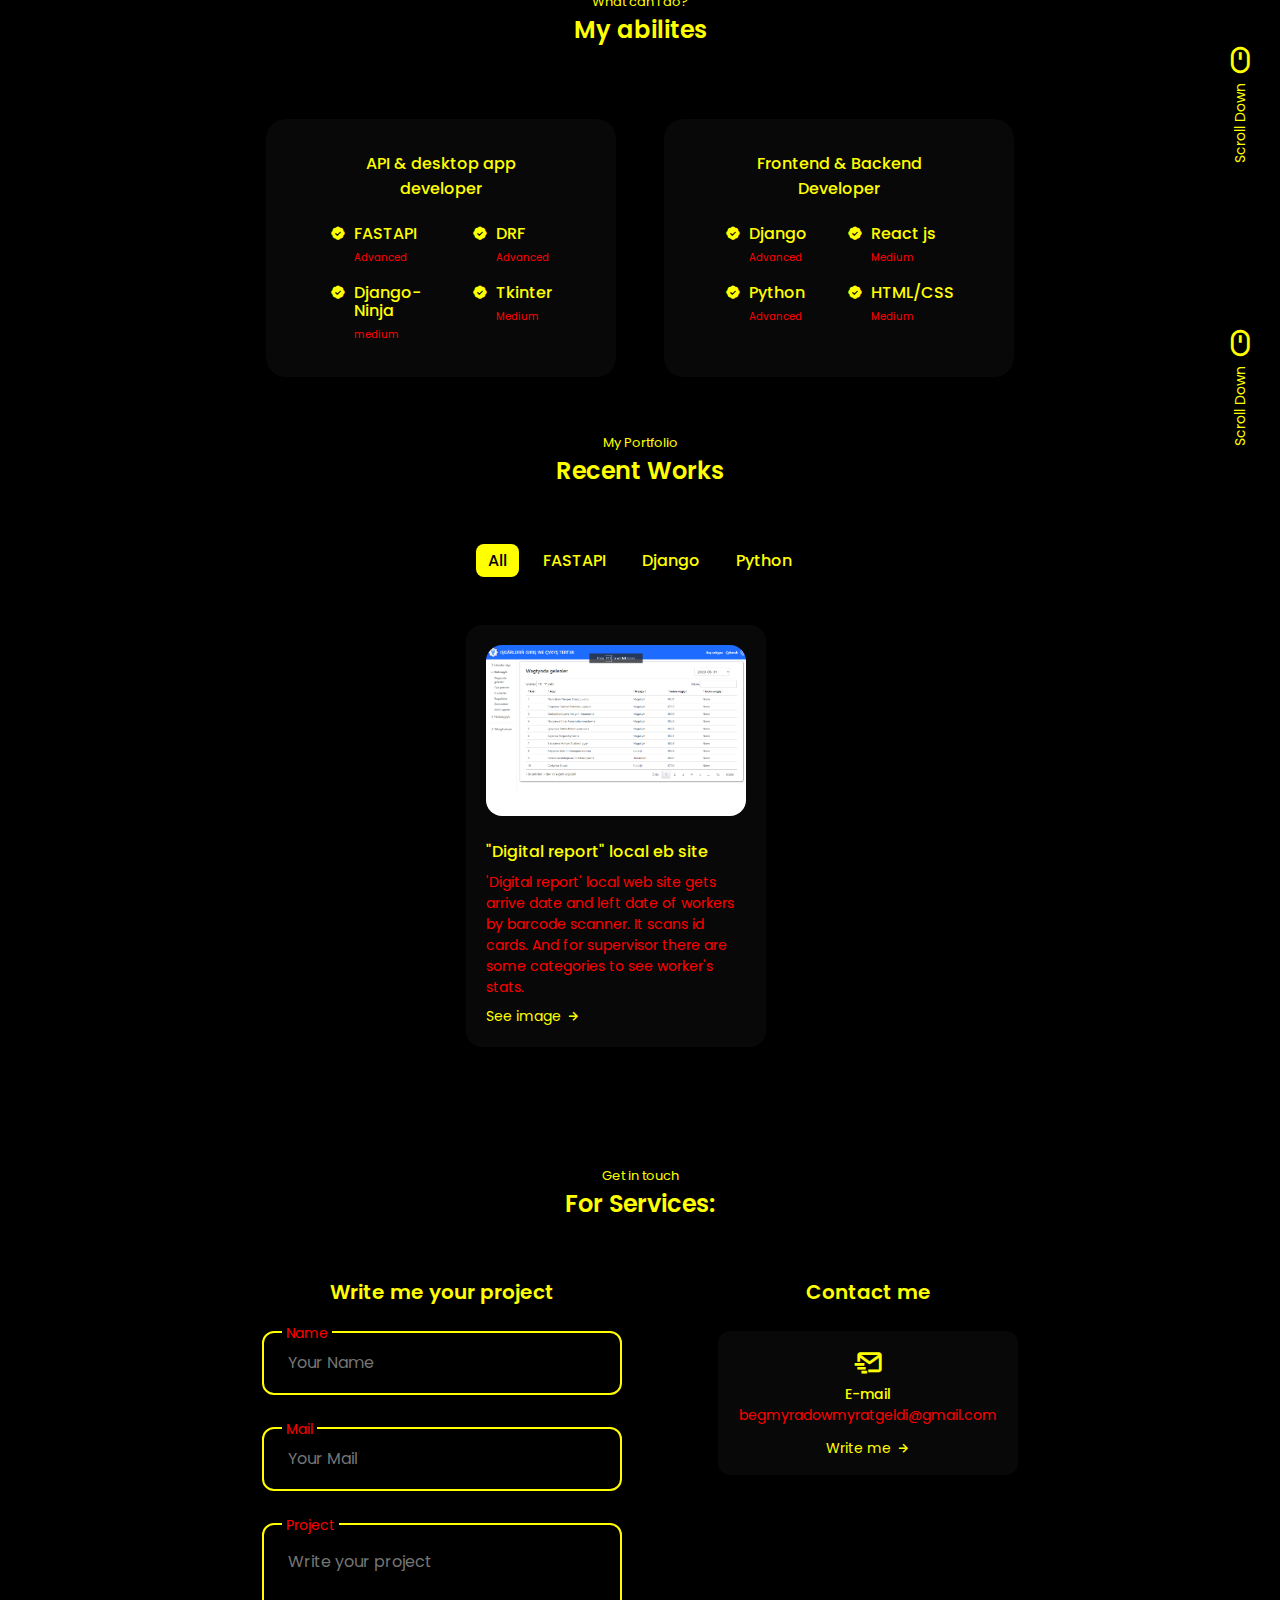
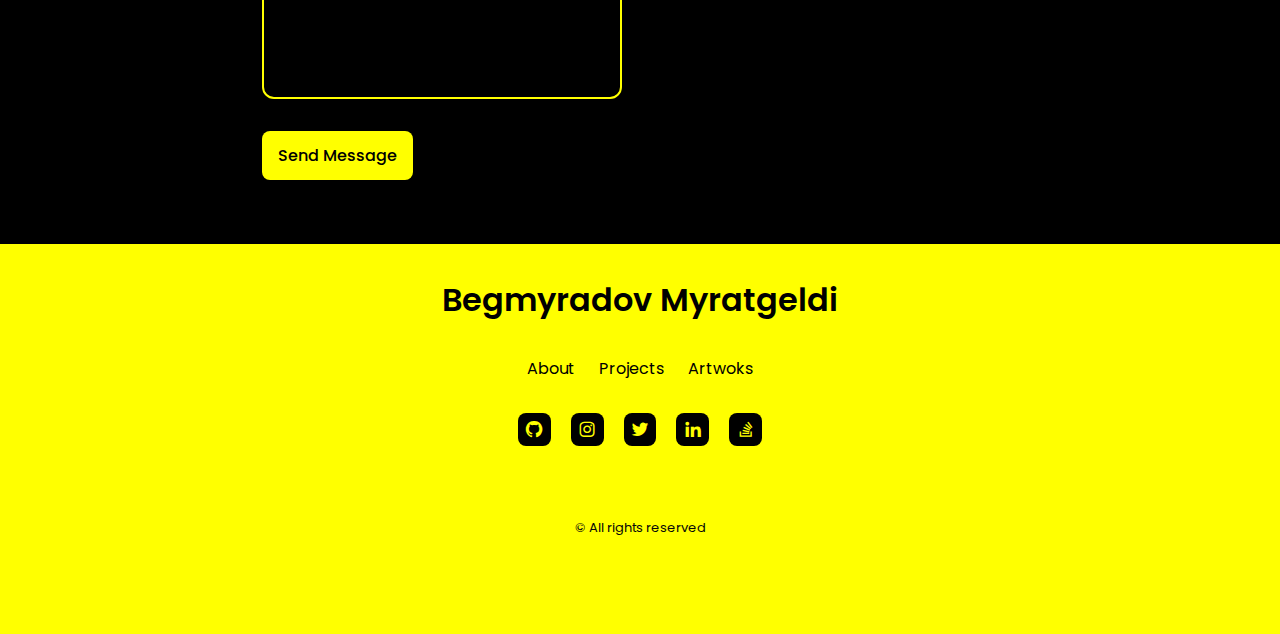
==== commit f515b179: "updated" ====
--- a/index.html
+++ b/index.html
@@ -129,10 +129,9 @@
                 <span class="section__subtitle">Let's get to know each other :)</span>
                 <h2 class="section__title">About Me</h2>
                 <div class="about__container container grid">
-                    <img src="assets/img/men1.png" alt="Image of Myrat" class="about__img">
                     
                     <div class="about__data">
-                       <div class="about__info">
+                        <div class="about__info">
                            <div class="about__box">
                                 <i class="bx bx-award about__icon"></i>
                                 <h3 class="about__title">Experience 📈</h3>
@@ -161,6 +160,7 @@
 
                        <a href="#contact" class="button">Contact Me</a>
                     </div>
+                    <img src="assets/img/men1.png" alt="Image of Myrat" class="about__img">
                 </div>
                 <a href="#skills" class="home__scroll1">
                     <i class="bx bx-mouse home__scroll-icon"></i>
@@ -542,9 +542,32 @@
                 <h2 class="section__title">For Services:</h2>
 
                 <div class="contact__container container grid">
+                    
+                    <div class="contact__content">
+                        <h3 class="contact__title">Write me your project</h3>
+                        
+                        <form action="" class="contact__form">
+                            <div class="contact__form-div">
+                                <label for="" class="contact__form-tag">Name</label>
+                                <input type="text" placeholder="Your Name" class="contact__form-input">
+                            </div>
+                            
+                            <div class="contact__form-div">
+                                <label for="" class="contact__form-tag">Mail</label>
+                                <input type="email" placeholder="Your Mail" class="contact__form-input">
+                            </div>
+
+                            <div class="contact__form-div contact__form-area">
+                                <label for="" class="contact__form-tag">Project</label>
+                                <textarea name="" id="" cols="30" rows="10" placeholder="Write your project" class="contact__form-input"></textarea>
+                            </div>
+                            
+                            <button class="button">Send Message</button>
+                        </form>
+                    </div>
                     <div class="contact__content">
                         <h3 class="contact__title">Contact me</h3>
-
+            
                         <div class="contact__info">
                             <div class="contact__card">
                                 <i class="bx bx-mail-send contact__card-icon"></i>
@@ -555,31 +578,8 @@
                                     Write me <i class="bx bx-right-arrow-alt contact__button-icon"></i>
                                 </a>
                             </div>
-
-                        </div>
-                    </div>
-
-                    <div class="contact__content">
-                        <h3 class="contact__title">Write me your project</h3>
-
-                        <form action="" class="contact__form">
-                            <div class="contact__form-div">
-                                <label for="" class="contact__form-tag">Name</label>
-                                <input type="text" placeholder="Your Name" class="contact__form-input">
-                            </div>
-                            
-                            <div class="contact__form-div">
-                                <label for="" class="contact__form-tag">Mail</label>
-                                <input type="email" placeholder="Your Mail" class="contact__form-input">
-                            </div>
-
-                            <div class="contact__form-div contact__form-area">
-                                <label for="" class="contact__form-tag">Project</label>
-                                <textarea name="" id="" cols="30" rows="10" placeholder="Write your project" class="contact__form-input"></textarea>
-                            </div>
-
-                            <button class="button">Send Message</button>
-                        </form>
+            
+                        </div>
                     </div>
                 </div>
             </section>
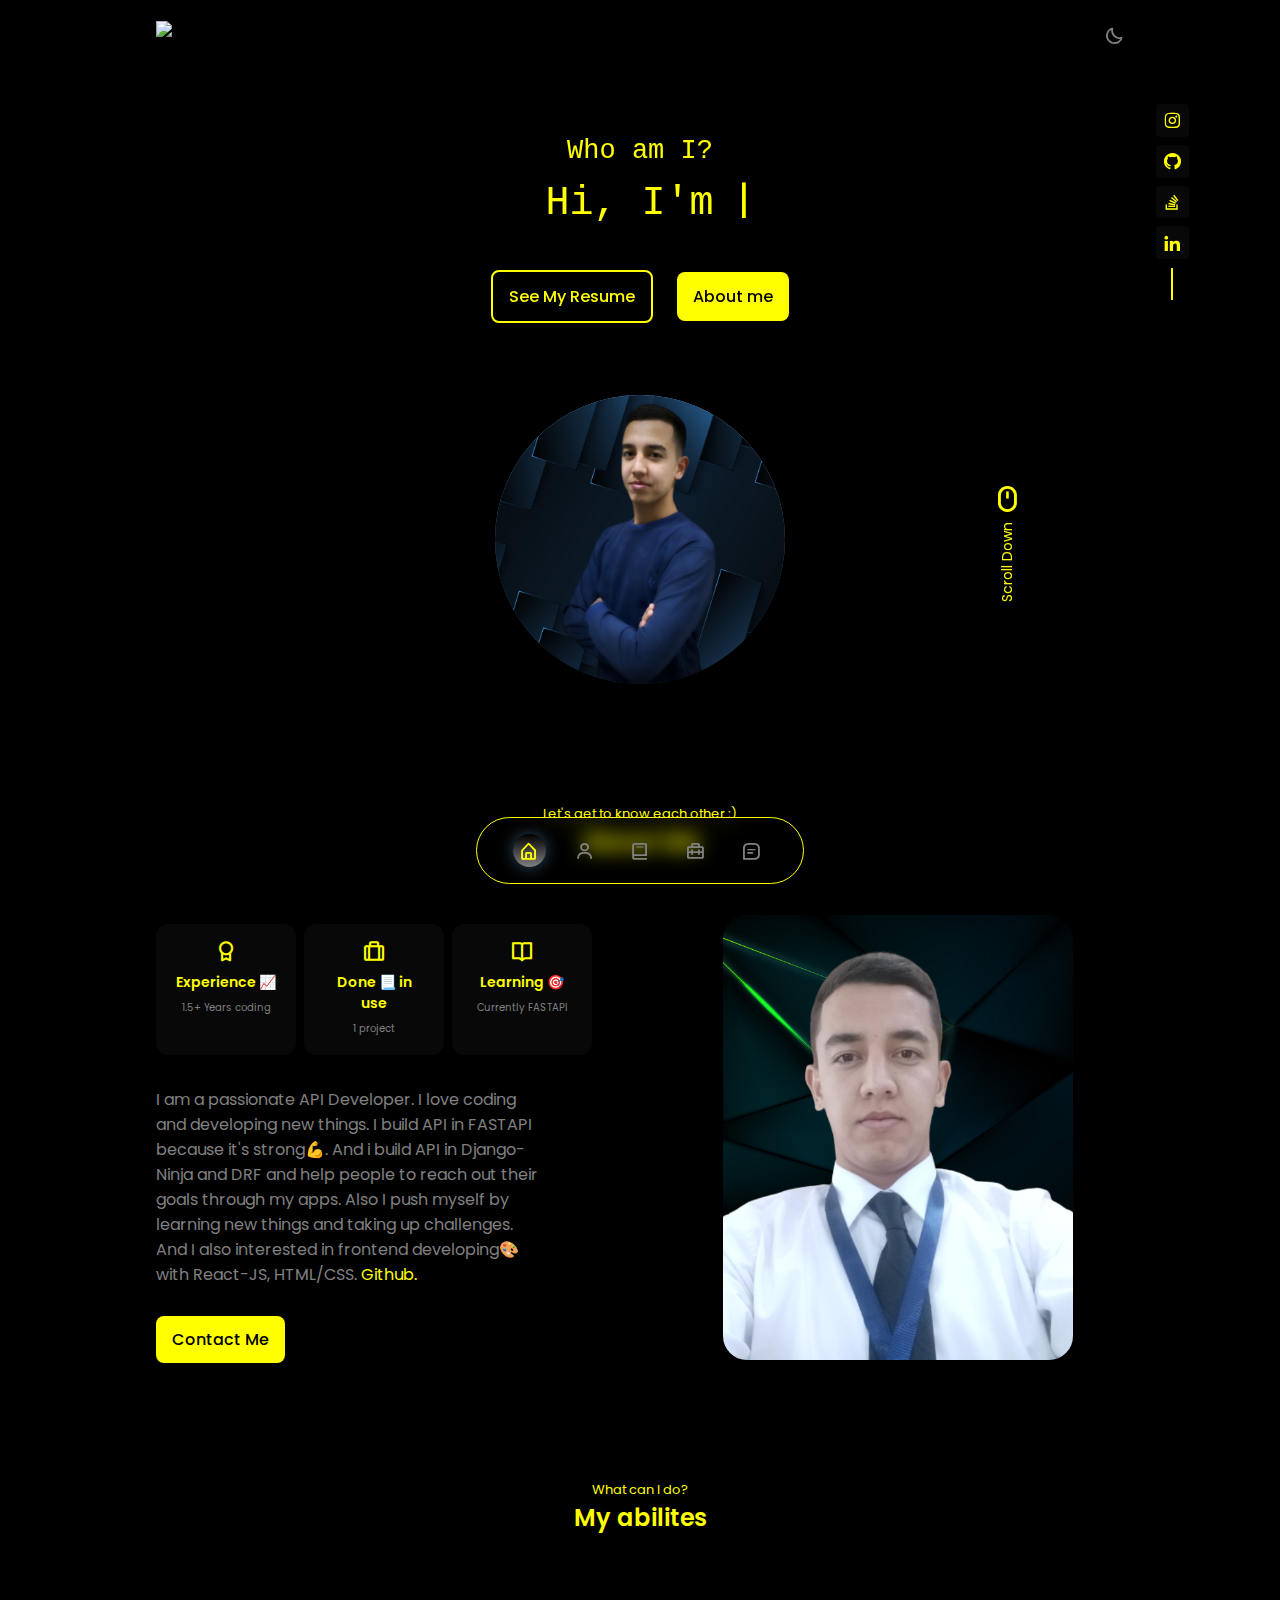
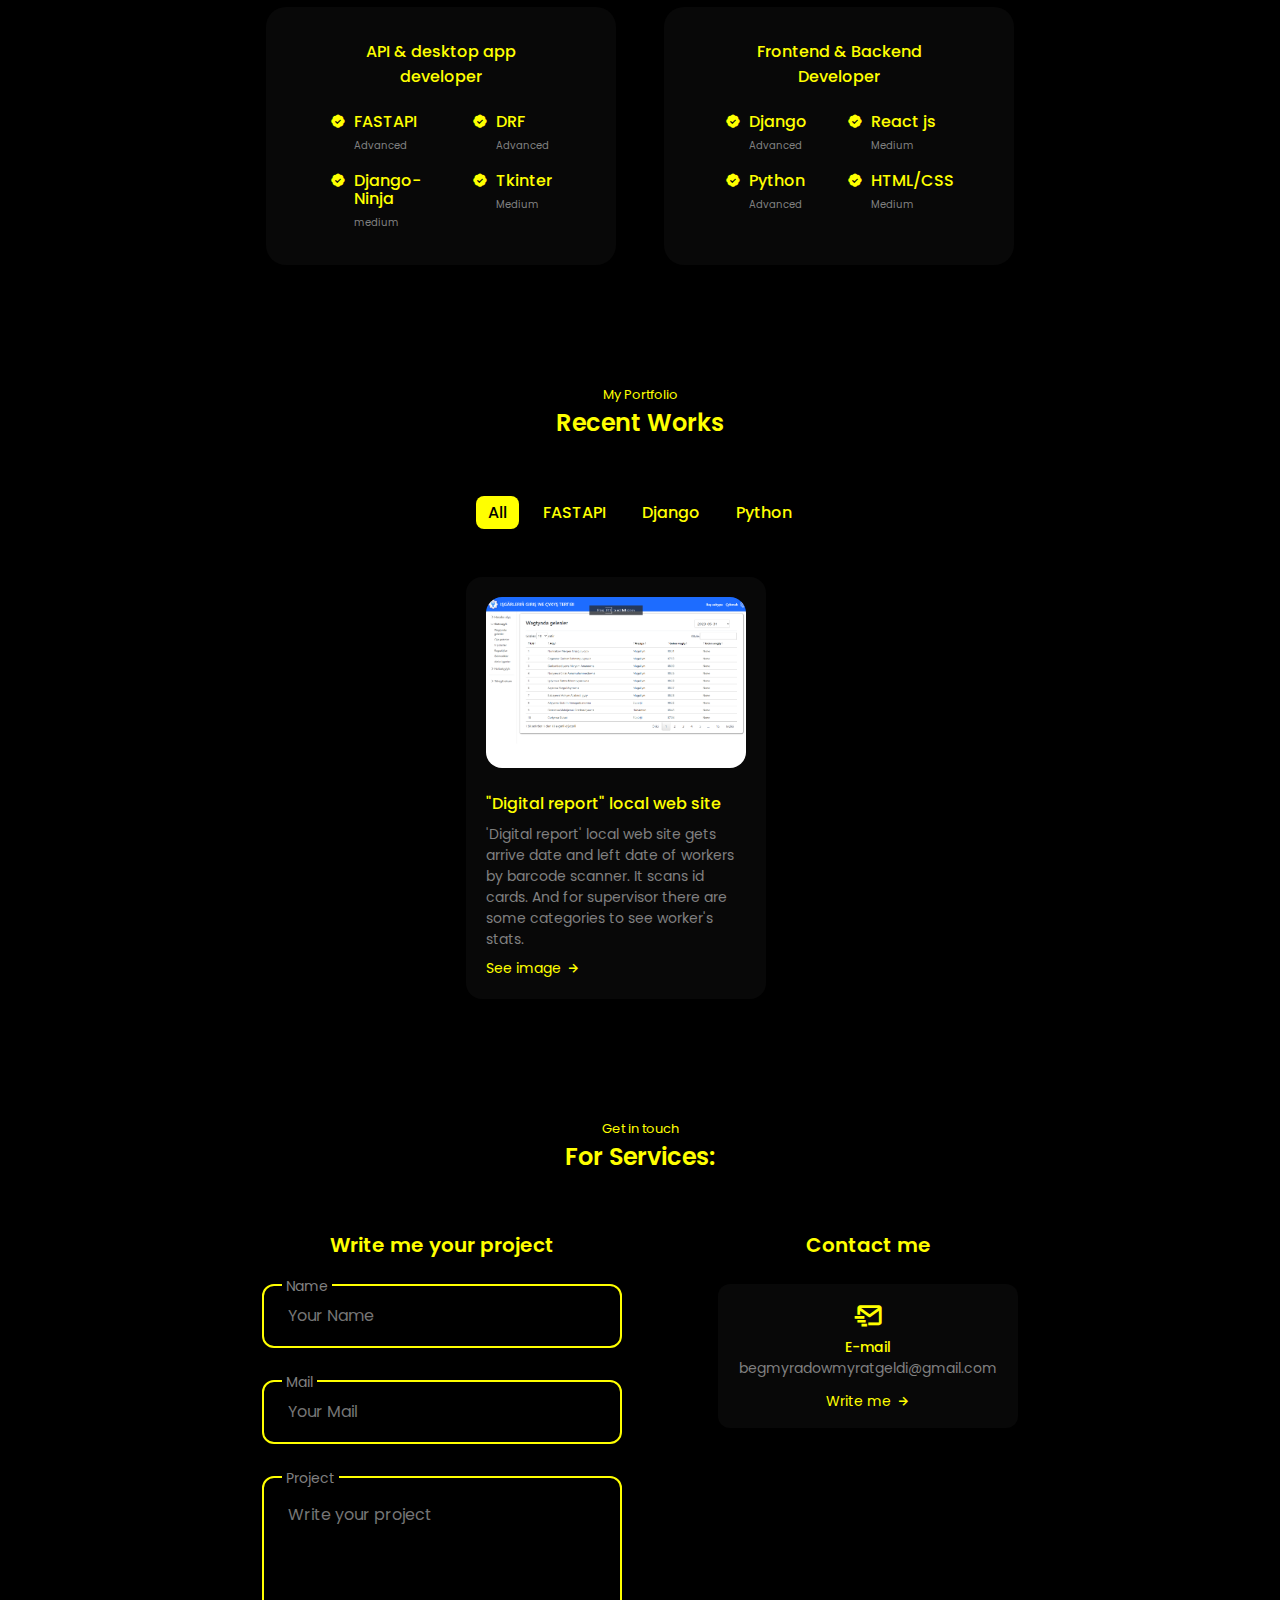
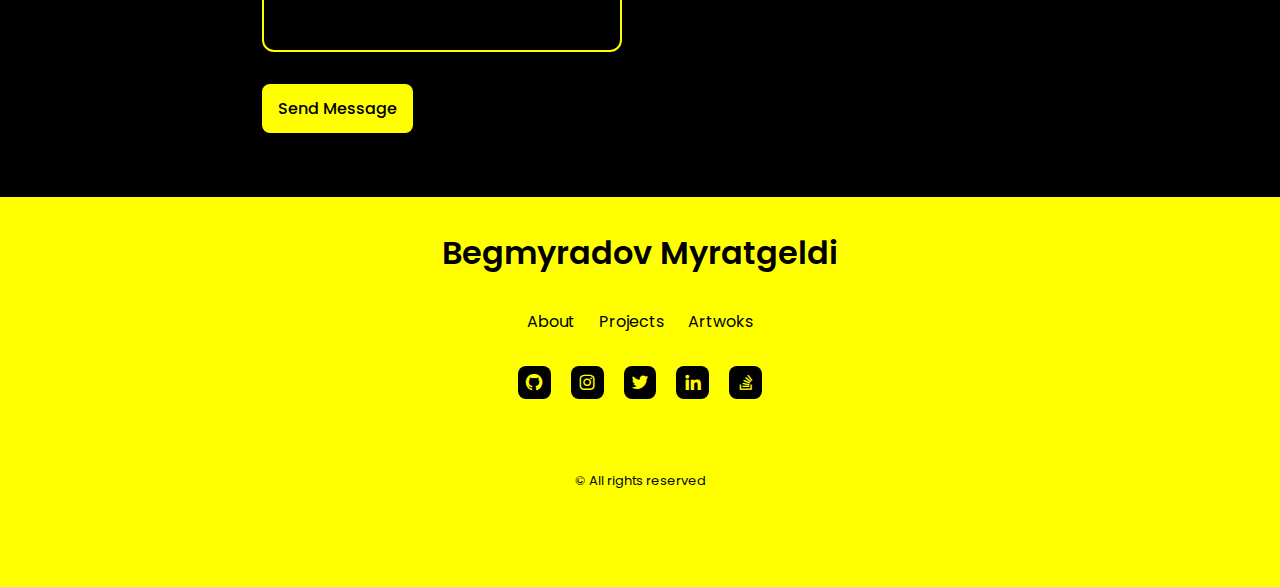
==== commit 4ec42e3d: "updated" ====
--- a/index.html
+++ b/index.html
@@ -20,6 +20,7 @@
 
         <!--=============== CSS ===============-->
         <link rel="stylesheet" href="assets/css/styles.css">
+        <link rel="icon" href="assets/img/binary-code.png" />
 
         <title> Myrat_Jr's Portfolio </title>
     </head>
@@ -28,8 +29,7 @@
         <header class="header" id="header">
             <nav class="nav container">
                 <div class="nav__logo-container">
-                    <img src="assets/img/mic.png" style="width: 50px;height:60px" class="go-logo">
-                    <a href="#" class="nav__logo home__name1 code">Myrat_Jr</a>
+                    <img src="assets/img/MyratJR.png" width="" class="go-logo">
                 </div>
                 <div class="nav__menu">
                     <ul class="nav__list">
@@ -94,9 +94,9 @@
                         </div>
                           
                         <div class="home__buttons">
-                            <!-- <a download="" href="assets/pdf/oraz_gulcayew_portfolio.pdf" class="button button--ghost">
-                                Download Portfolio
-                            </a> -->
+                            <a download="" href="assets/Resume-Myratgeldi-Begmyradow-Penayewich (1).pdf" class="button button--ghost">
+                                See My Resume
+                            </a>
                             <a href="#about" class="button">About me</a>
                         </div>
                     </div>
@@ -162,10 +162,6 @@
                     </div>
                     <img src="assets/img/men1.png" alt="Image of Myrat" class="about__img">
                 </div>
-                <a href="#skills" class="home__scroll1">
-                    <i class="bx bx-mouse home__scroll-icon"></i>
-                    <span class="home__scroll-name">Scroll Down</span>
-                </a>
             </section>
 
             <!--=============== SKILLS ===============-->
@@ -257,10 +253,6 @@
                         </div>
                     </div>
                 </div>
-                <a href="#work" class="home__scroll2">
-                    <i class="bx bx-mouse home__scroll-icon"></i>
-                    <span class="home__scroll-name">Scroll Down</span>
-                </a>
             </section>
 
             <!--=============== SERVICES ===============-->
@@ -408,7 +400,7 @@
                 <div class="work__container container grid">
                     <div class="work__card mix django">
                         <img src="assets/img/Untitled6.png" alt="" class="work__img">
-                        <h3 class="work__title">"Digital report" local eb site</h3>
+                        <h3 class="work__title">"Digital report" local web site</h3>
                         <p class="work__description">
                             'Digital report' local web site gets arrive date and left date of workers by barcode scanner. It scans id cards.
                             And for supervisor there are some categories to see worker's stats.
@@ -419,8 +411,8 @@
                     </div>
 
                     <!-- <div class="work__card mix mobil">
-                        <img src="assets/img/work2.jpg" alt="" class="work__img">
-                        <h3 class="work__title">Add It</h3>
+                    <img src="assets/img/work2.jpg" alt="" class="work__img">
+                    <h3 class="work__title">Add It</h3>
                         <p href="" class="work__description">
                             Lightweight photo 
                             editing app for 
@@ -469,10 +461,6 @@
                         </a>
                     </div> -->
                 </div>
-                <a href="#contact" class="home__scroll3">
-                    <i class="bx bx-mouse home__scroll-icon"></i>
-                    <span class="home__scroll-name">Scroll Down</span>
-                </a>
             </section>
 
             <!--=============== TESTIMONIALS ===============-->
--- a/assets/css/styles.css
+++ b/assets/css/styles.css
@@ -18,9 +18,9 @@
   --lig: 72%;
   --second-hue: red;
   --first-color: yellow;
-  --first-color-alt: red;
+  --first-color-alt: grey;
   --title-color: yellow;
-  --text-color: red;
+  --text-color: grey;
   --text-color-light: yellow;
   --body-color:black;
   --container-color: rgb(8, 8, 8);
@@ -261,11 +261,12 @@
   color: var(--first-color-alt);
 }
 .nav__menu{
-  border:solid 1px yellow;
-  bottom: 31.3rem;
+  border: solid 1px yellow;
+  position: fixed;
+  bottom: 1rem;
   background-color: hsla(var(--second-hue), 32%, 16%, .8);
   width: 90%;
-  border-radius: 1rem;
+  border-radius: 4rem;
   padding: 1rem 2.25rem;
   backdrop-filter: blur(10px);
   transition: .4s; /* for light mode animation */
@@ -285,14 +286,14 @@
 }
 /* Active link */
 .active-link{
-  background: linear-gradient(180deg,black,red);
+  background: linear-gradient(180deg,black,grey);
   box-shadow: 0 0 16px hsla(var(--first-hue), var(--sat), var(--lig), .4);
   color: var(--title-color);
 }
 
 /* Change background header */
 .scroll-header{
-  box-shadow: 0 4px 4px hsla(0, 0%, 4%, .3);
+  box-shadow: 0 1px 1px yellow;
 }
 
 /*=============== HOME ===============*/
@@ -311,7 +312,6 @@
 }
 .home__greeting{
   font-size: 3vh;
-  margin-top: 8vh;
   display: block;
   color: var(--title-color);
   margin-bottom: .25rem;
@@ -421,41 +421,8 @@
 }
 .home__scroll{
   color: var(--first-color);
-  right: -10rem;
-  bottom: 32rem;
-  display: grid;
-  row-gap: 2.25rem;
-  justify-items: center;
-}
-
-.home__scroll1{
-  color: var(--first-color);
-  margin-left: 1200px;
-  margin-bottom: 60vh;
-  margin-top: -65vh;
-  /* bottom: -10rem; */
-  display: grid;
-  row-gap: 2.25rem;
-  justify-items: center;
-}
-
-.home__scroll2{
-  color: var(--first-color);
-  margin-left: 1200px;
-  margin-bottom: 20vh;
-  margin-top: -37vh;
-  /* bottom: -10rem; */
-  display: grid;
-  row-gap: 2.25rem;
-  justify-items: center;
-}
-
-.home__scroll3{
-  color: var(--first-color);
-  margin-left: 1200px;
-  margin-bottom: 70vh;
-  margin-top: -80vh;
-  /* bottom: -10rem; */
+  right: 6vw;
+  bottom: 7rem;
   display: grid;
   row-gap: 2.25rem;
   justify-items: center;
@@ -1031,27 +998,14 @@
     column-gap: .25rem;
   }
 }
-@media screen and (max-width:860px) {
+
+/* For medium devices */
+@media screen and (min-width:576px) {
   .nav__menu{
     width: 328px;
     left: 0;
     right: 0;
     margin: 0 auto;
-    margin-top: 17vh;
-    margin-left: -2cm;
-
-  }
-}
-
-/* For medium devices */
-@media screen and (min-width:860px) {
-  .nav__menu{
-    width: 328px;
-    left: 0;
-    right: 0;
-    margin: 0 auto;
-    margin-top: 30vh;
-    margin-left: 11.4vw;
   }
 
   .typed-cursor{
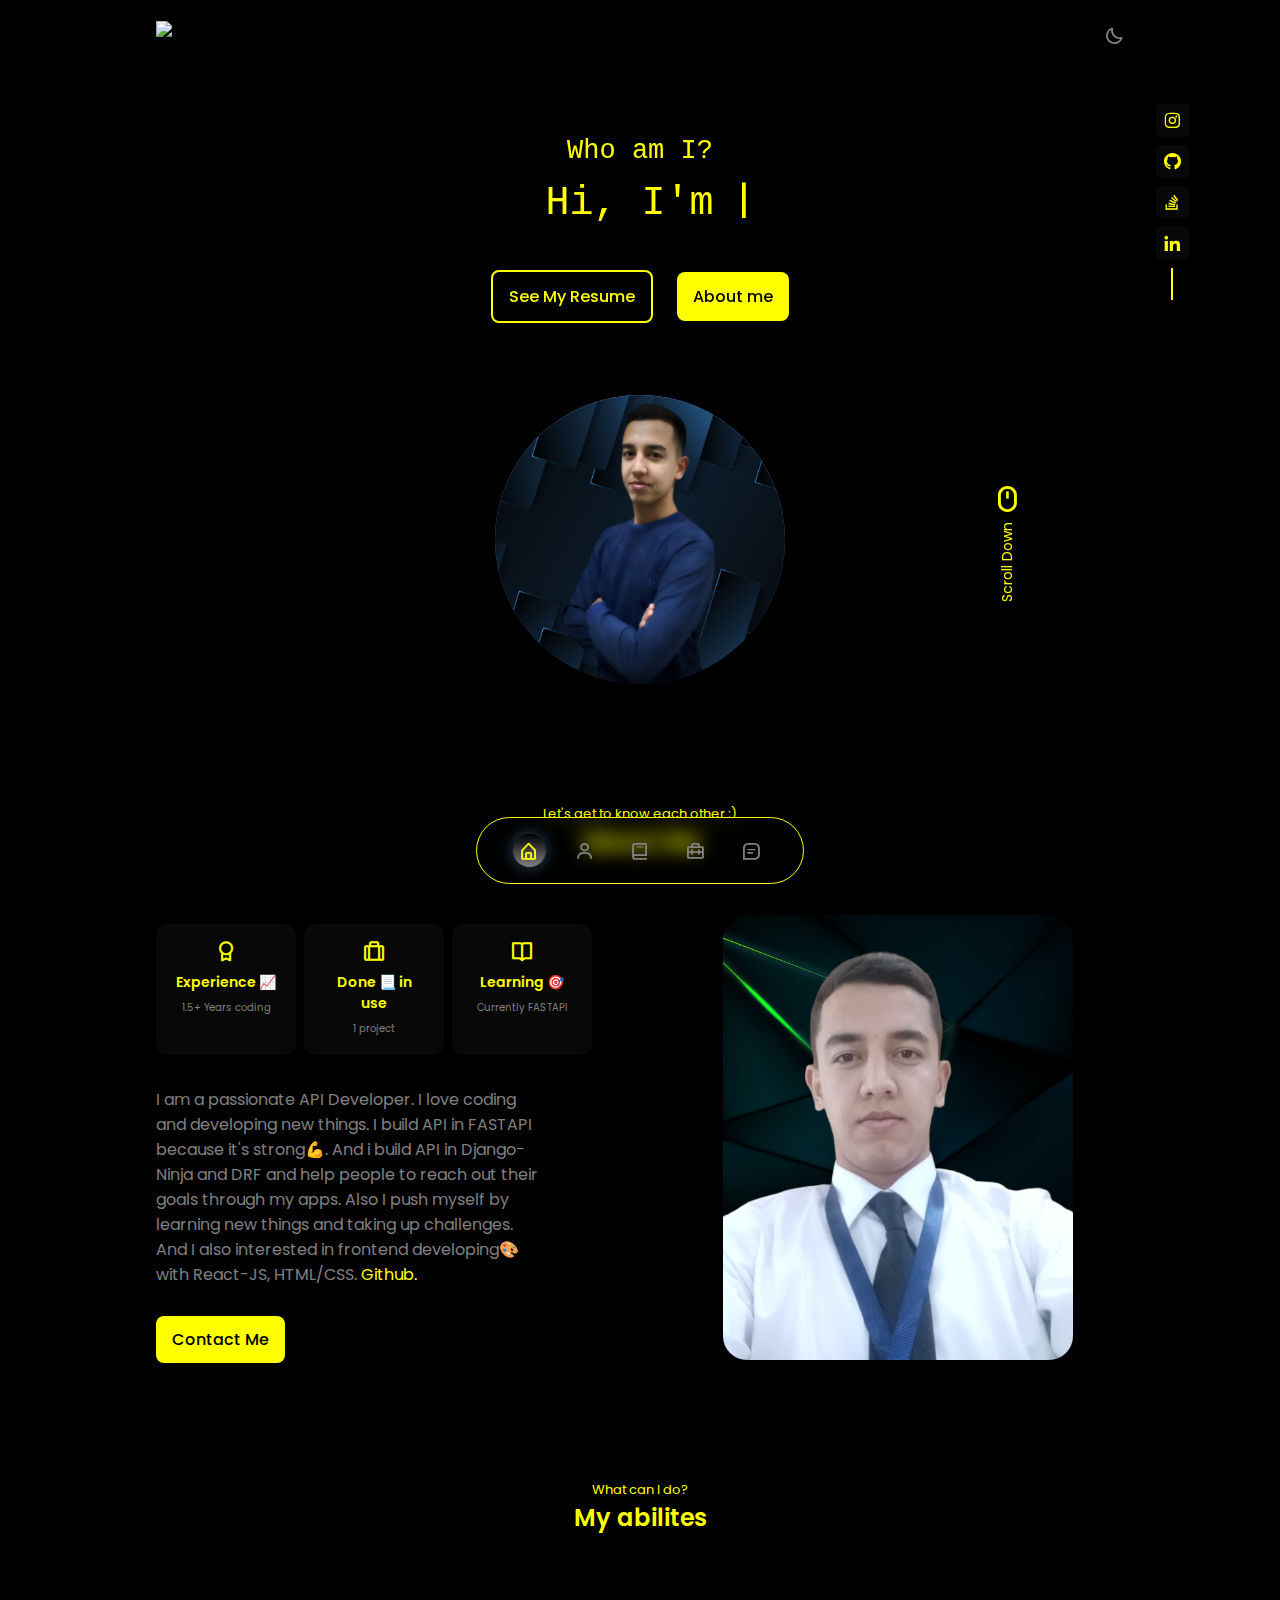
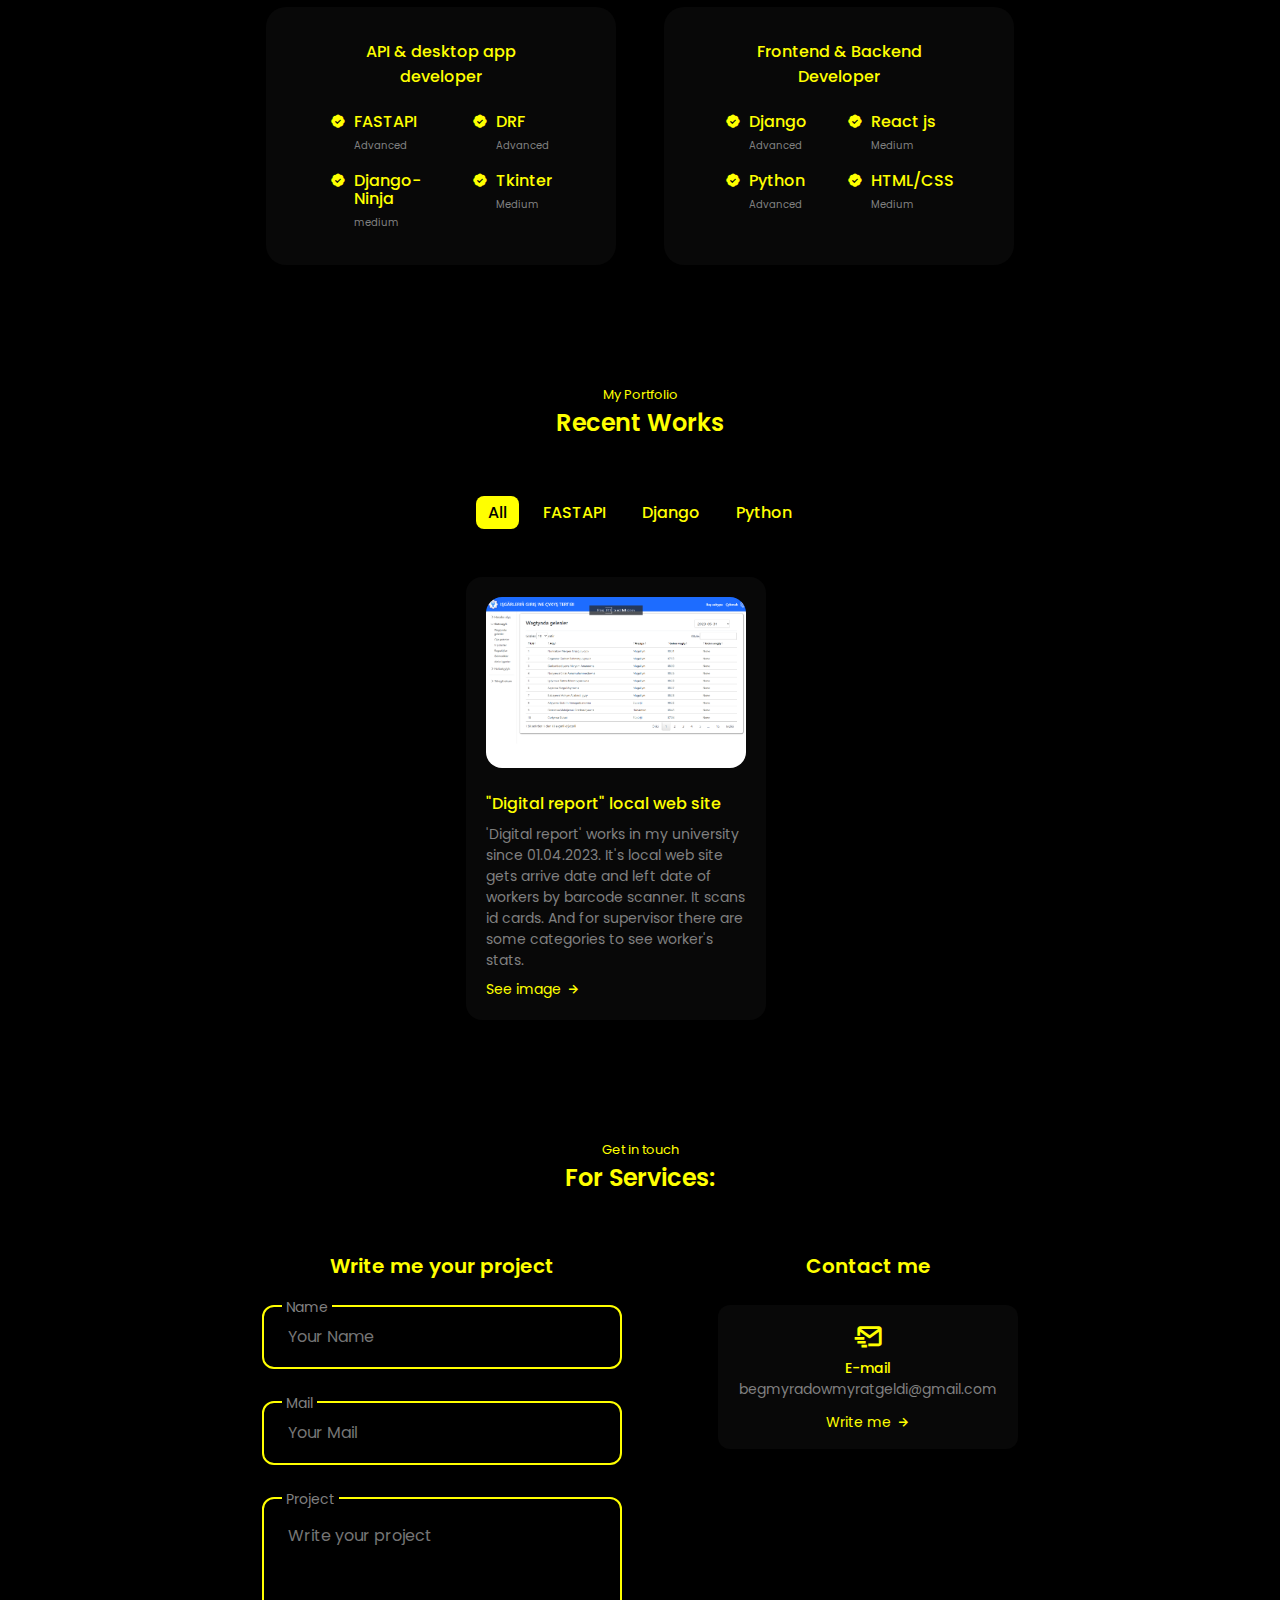
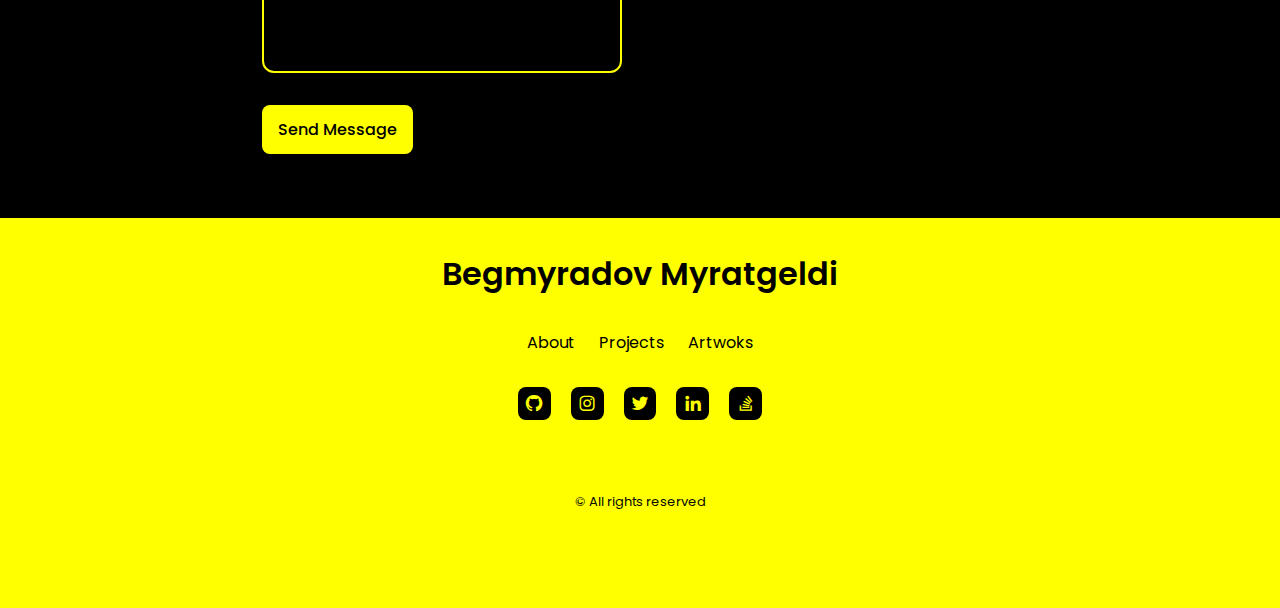
==== commit f1e62a28: "Update index.html" ====
--- a/index.html
+++ b/index.html
@@ -402,7 +402,7 @@
                         <img src="assets/img/Untitled6.png" alt="" class="work__img">
                         <h3 class="work__title">"Digital report" local web site</h3>
                         <p class="work__description">
-                            'Digital report' local web site gets arrive date and left date of workers by barcode scanner. It scans id cards.
+                            'Digital report' works in my university since 01.04.2023. It's local web site gets arrive date and left date of workers by barcode scanner. It scans id cards.
                             And for supervisor there are some categories to see worker's stats.
                         </p>
                         <a class="work__button" href="assets/img/Untitled6.png"  target="_blank">
@@ -634,4 +634,4 @@
         <script src="assets/js/main.js"></script>
 
     </body>
-</html>+</html>
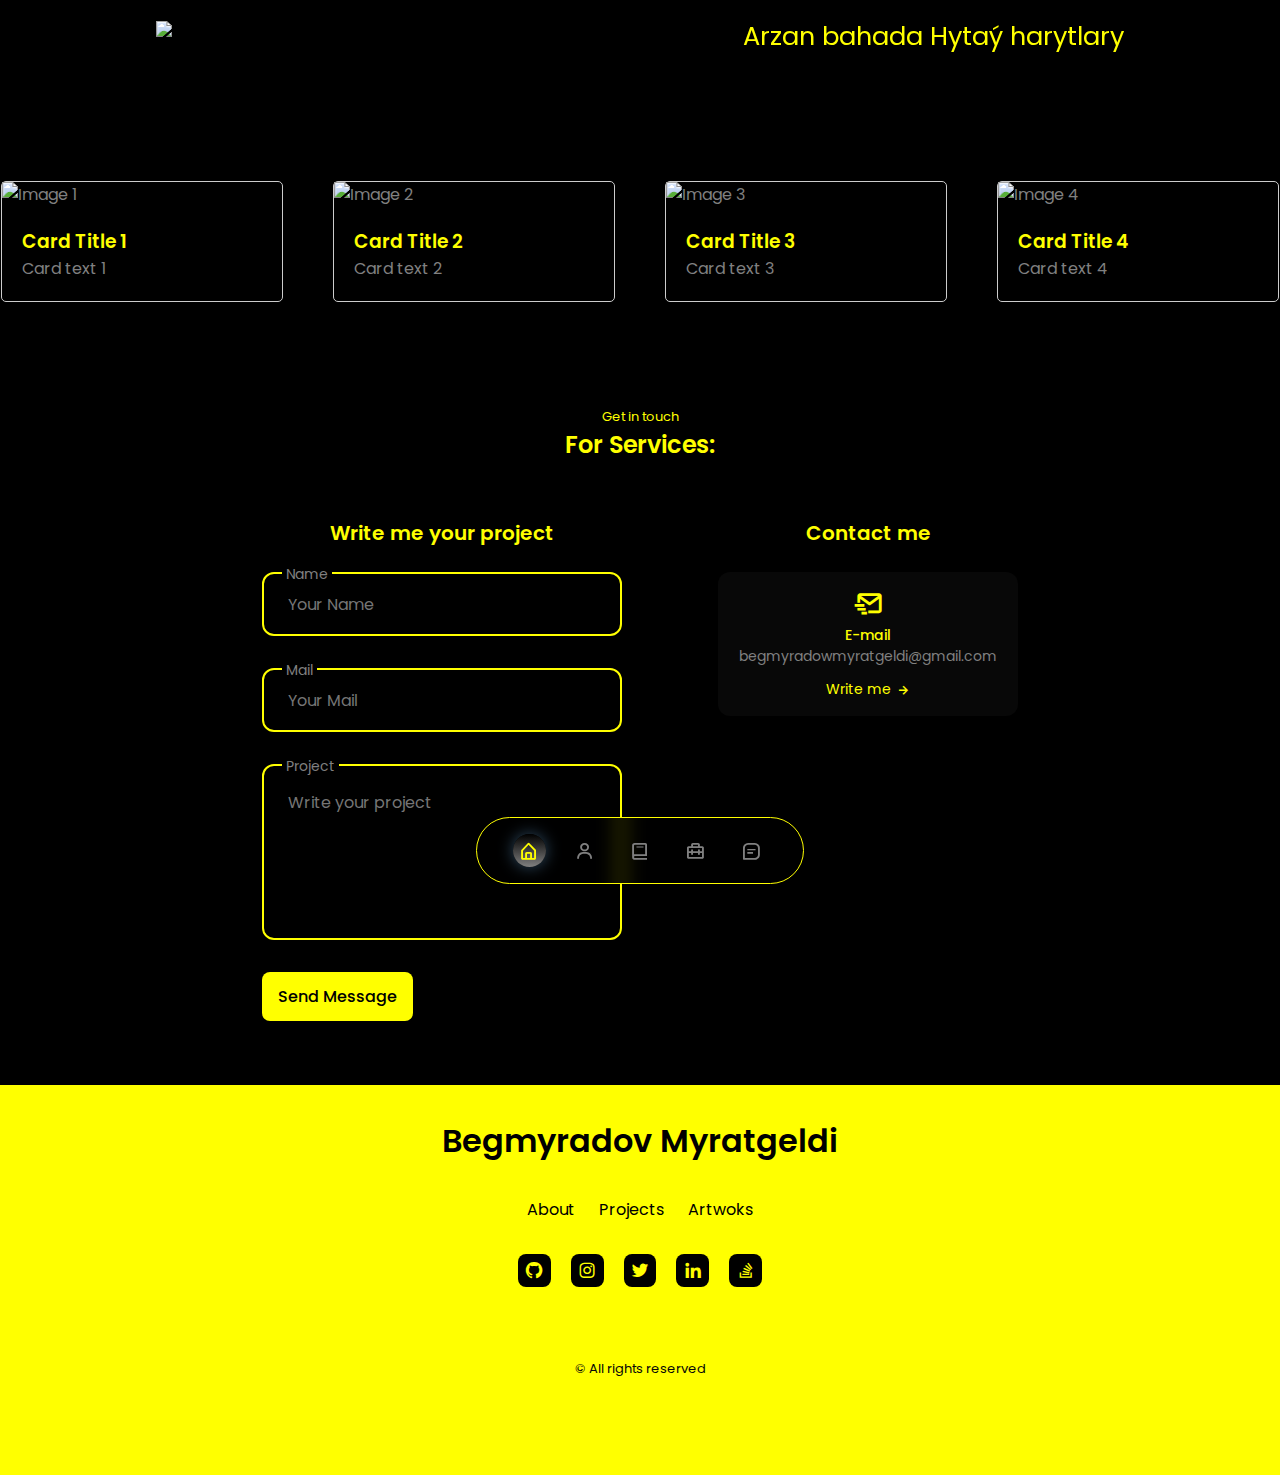
==== commit e5d9d84e: "hello" ====
--- a/index.html
+++ b/index.html
@@ -5,6 +5,8 @@
         <meta name="viewport" content="width=device-width, initial-scale=1.0">
         <script src="assets/js/jquery-3.1.1.js"></script>
         <script src="assets/js/typed.js"></script>
+        <link href="" rel="stylesheet" integrity="sha384-T3c6CoIi6uLrA9TneNEoa7RxnatzjcDSCmG1MXxSR1GAsXEV/Dwwykc2MPK8M2HN" crossorigin="anonymous">
+
 
         <!--=============== FAVICON ===============-->
         <link rel="shortcut icon" href="assets/img/favicon.png" type="image/x-icon">
@@ -28,9 +30,10 @@
         <!--=============== HEADER ===============-->
         <header class="header" id="header">
             <nav class="nav container">
-                <div class="nav__logo-container">
+                <a href="index1.html" class="nav__logo-container">
                     <img src="assets/img/MyratJR.png" width="" class="go-logo">
-                </div>
+                </a>
+                <a style='color:yellow;font-size:160%'>Arzan bahada Hytaý harytlary</a>
                 <div class="nav__menu">
                     <ul class="nav__list">
                         <li class="nav__item">
@@ -61,470 +64,39 @@
                     </ul>
                 </div>
                 <!-- Theme change button -->
-                <i class="bx bx-moon change-theme" id="theme-button"></i>
             </nav>
             
         </header>
-
-        <!--=============== MAIN ===============-->
-        <main class="main">
-            <!--=============== HOME ===============-->
-            <section class="home section" id="home">
-                <div class="home__container container grid">
-                    <div class="home__data">
-                        
-
-                        <span class="home__greeting code">Who am I?</span>
-                        <div class="typewriting__container">
-                            <span class="home__name iam">&nbsp;</span>
-                            <span class="home__name code" id="typed"></span>
-    
-                            <script>
-                                var typed = new Typed('#typed', {
-                                    strings: ["Hi, I'm Begmyradov Myratgeldi!", "I'm API Developer!", "I also interested with web Frontend!"],
-                                    backSpeed:25,
-                                    typeSpeed:70,
-                                    loop:true,
-                                    smartBackspace:true,
-                                    showCursor: true,
-                                    cursorChar: '|',
-                                    autoInsertCss: true,
-                                });
-                            </script>
-                        </div>
-                          
-                        <div class="home__buttons">
-                            <a download="" href="assets/Resume-Myratgeldi-Begmyradow-Penayewich (1).pdf" class="button button--ghost">
-                                See My Resume
-                            </a>
-                            <a href="#about" class="button">About me</a>
-                        </div>
-                    </div>
-                    <div class="home__handle" style="border-radius: 50%;">
-                        <img src="assets/img/men2.png" style="width:100%" alt="" class="home__img">
-                    </div>
-                    <div class="home__social">
-                        <a href="https://www.instagram.com/" class="home__social-link">
-                            <i class="bx bxl-instagram"></i>
-                        </a>
-                        <a href="https://github.com/MyratJr/" class="home__social-link">
-                            <i class="bx bxl-github"></i>
-                        </a>
-                        <a href="https://stackoverflow.com/users/21633456/myrat-jr" class="home__social-link">
-                            <i class="bx bxl-stack-overflow"></i>
-                        </a>
-                        <a href="https://www.linkedin.com/in/myratjr/" class="home__social-link">
-                            <i class="bx bxl-linkedin"></i>
-                        </a>
-                    </div>
-                    <a href="#about" class="home__scroll">
-                        <i class="bx bx-mouse home__scroll-icon"></i>
-                        <span class="home__scroll-name">Scroll Down</span>
-                    </a>
-                </div>
-            </section>
-            
-            <!--=============== ABOUT ===============-->
-            <section class="about section" id="about">
-                <span class="section__subtitle">Let's get to know each other :)</span>
-                <h2 class="section__title">About Me</h2>
-                <div class="about__container container grid">
-                    
-                    <div class="about__data">
-                        <div class="about__info">
-                           <div class="about__box">
-                                <i class="bx bx-award about__icon"></i>
-                                <h3 class="about__title">Experience 📈</h3>
-                                <span class="about__subtitle">1.5+ Years coding</span>
-                           </div>
-
-                           <div class="about__box">
-                                <i class="bx bx-briefcase-alt about__icon"></i>
-                                <h3 class="about__title">Done 📃 in use</h3>
-                                <span class="about__subtitle">1 project</span>
-                           </div>
-
-                           <div class="about__box">
-                                <i class="bx bx-book-open about__icon"></i>
-                                <h3 class="about__title">Learning 🎯</h3>
-                                <span class="about__subtitle">Currently FASTAPI</span>
-                           </div>
-                       </div>
-
-                       <p class="about__description">
-                        I am a passionate API Developer. I love coding and developing new things. I build API in FASTAPI because it's strong💪. And i build API in Django-Ninja and DRF and help people to reach out their goals through my apps. Also I push myself by learning new things and taking up challenges.
-                        And I also interested in frontend developing🎨 with React-JS, HTML/CSS.  
-                        <a class="insta-link" href="https://www.github.com/MyratJr/">Github.</a>
-                        
-                       </p>
-
-                       <a href="#contact" class="button">Contact Me</a>
-                    </div>
-                    <img src="assets/img/men1.png" alt="Image of Myrat" class="about__img">
-                </div>
-            </section>
-
-            <!--=============== SKILLS ===============-->
-            <section class="skills section" id="skills">
-                <span class="section__subtitle">What can I do?</span>
-                <h2 class="section__title">My abilites</h2>
-
-                <div class="skills__container container grid">
-                    <div class="skills__content">
-                        <h3 class="skills__title">API & desktop app developer</h3>
-                        <div class="skills__box">
-                            <div class="skills__group">
-                                <div class="skills__data">
-                                    <i class="bx bxs-badge-check"></i>
-                                    <div>
-                                        <h3 class="skills__name">FASTAPI</h3>
-                                        <span class="skills__level">Advanced</span>
-                                    </div>
-                                </div>
-
-                                <div class="skills__data">
-                                    <i class="bx bxs-badge-check"></i>
-                                    <div>
-                                        <h3 class="skills__name">Django-Ninja</h3>
-                                        <span class="skills__level">medium</span>
-                                    </div>
-                                </div>
-
-                            </div>
-                            
-                            <div class="skills__group">
-                                <div class="skills__data">
-                                    <i class="bx bxs-badge-check"></i>
-                                    <div>
-                                        <h3 class="skills__name">DRF</h3>
-                                        <span class="skills__level">Advanced</span>
-                                    </div>
-                                </div>
-
-                                
-                                <div class="skills__data">
-                                    <i class="bx bxs-badge-check"></i>
-                                    <div>
-                                        <h3 class="skills__name">Tkinter</h3>
-                                        <span class="skills__level">Medium</span>
-                                    </div>
-                                </div>
-                            </div>
-                        </div>
-                    </div>
-                    <div class="skills__content">
-                        <h3 class="skills__title">Frontend & Backend Developer</h3>
-                        <div class="skills__box">
-                            <div class="skills__group">
-                                <div class="skills__data">
-                                    <i class="bx bxs-badge-check"></i>
-                                    <div>
-                                        <h3 class="skills__name">Django</h3>
-                                        <span class="skills__level">Advanced</span>
-                                    </div>
-                                </div>
-                                <!-- ------------ -->
-                                <div class="skills__data">
-                                    <i class="bx bxs-badge-check"></i>
-                                    <div>
-                                        <h3 class="skills__name">Python</h3>
-                                        <span class="skills__level">Advanced</span>
-                                    </div>
-                                </div>
-                            </div>
-                            
-                            <div class="skills__group">
-                                <div class="skills__data">
-                                    <i class="bx bxs-badge-check"></i>
-                                    <div>
-                                        <h3 class="skills__name">React js</h3>
-                                        <span class="skills__level">Medium</span>
-                                    </div>
-                                </div>
-                                <!-- ================== -->
-                                <div class="skills__data">
-                                    <i class="bx bxs-badge-check"></i>
-                                    <div>
-                                        <h3 class="skills__name">HTML/CSS</h3>
-                                        <span class="skills__level">Medium</span>
-                                    </div>
-                                </div>
-                            </div>
-                        </div>
-                    </div>
-                </div>
-            </section>
-
-            <!--=============== SERVICES ===============-->
-            <!-- <section class="services section">
-                <span class="section__subtitle">My Services</span>
-                <h2 class="section__title">What I Offer</h2>
-                <div class="services__container container grid">
-                    <div class="services__card">
-                        <h3 class="services__title">Flat <br> Design</h3>
-                        <span class="services__button">
-                            See more <i class="bx bx-right-arrow-alt services__icon"></i>
-                        </span>
-
-                        <div class="services__modal">
-                            <div class="services__modal-content">
-                                <i class="bx bx-x services__modal-close"></i>
-                                <h3 class="services__modal-title">Flat Design</h3>
-                                <p class="services__modal-description">
-                                    Flat design is a minimalist design language or design style commonly used in graphical user interfaces.
-                                </p>
-
-                                <ul class="services__modal-list">
-                                    <li class="services__modal-item">
-                                        <i class="bx bx-check services__modal-icon"></i>
-                                        <p class="services__modal-info">
-                                            Minimalist
-                                        </p>
-                                    </li>
-                                    
-                                    <li class="services__modal-item">
-                                        <i class="bx bx-check services__modal-icon"></i>
-                                        <p class="services__modal-info">
-                                            Understanable interface.
-                                        </p>
-                                    </li>
-
-                                    <li class="services__modal-item">
-                                        <i class="bx bx-check services__modal-icon"></i>
-                                        <p class="services__modal-info">
-                                            Good User experience
-                                        </p>
-                                    </li>
-                                    <li class="services__modal-item">
-                                        <i class="bx bx-check services__modal-icon"></i>
-                                        <p class="services__modal-info">
-                                            Using the application over and over again without getting bored.
-                                        </p>
-                                    </li>
-                                </ul>
-                            </div>
-                        </div>
-                    </div>
-
-                    <div class="services__card">
-                        <h3 class="services__title">Animations,<br>Illustration</h3>
-                        <span class="services__button">
-                            See more <i class="bx bx-right-arrow-alt services__icon"></i>
-                        </span>
-                        <div class="services__modal">
-                            <div class="services__modal-content">
-                                <i class="bx bx-x services__modal-close"></i>
-                                <h3 class="services__modal-title">Animations/Illustration</h3>
-                                <p class="services__modal-description">
-                                    For good user experience I can add for your app good animations and illustrations describing what event user done.
-                                </p>
-
-                                <ul class="services__modal-list">
-                                    <li class="services__modal-item">
-                                        <i class="bx bx-check services__modal-icon"></i>
-                                        <p class="services__modal-info">
-                                            Beautiful looking UI
-                                        </p>
-                                    </li>
-                                    
-                                    <li class="services__modal-item">
-                                        <i class="bx bx-check services__modal-icon"></i>
-                                        <p class="services__modal-info">
-                                            Good felt experience
-                                        </p>
-                                    </li>
-
-                                    <li class="services__modal-item">
-                                        <i class="bx bx-check services__modal-icon"></i>
-                                        <p class="services__modal-info">
-                                            Well relationship between elements  
-                                        </p>
-                                    </li>
-                                </ul>
-                            </div>
-                        </div>
-                    </div>
-                    
-                    <div class="services__card">
-                        <h3 class="services__title">App Logo <br>Design</h3>
-                        <span class="services__button">
-                            See more <i class="bx bx-right-arrow-alt services__icon"></i>
-                        </span>
-                        <div class="services__modal">
-                            <div class="services__modal-content">
-                                <i class="bx bx-x services__modal-close"></i>
-                                <h3 class="services__modal-title">App Logo Design</h3>
-                                <p class="services__modal-description">
-                                    Starting from logo to color combination in UI I take care for your app 
-                                </p>
-                                <ul class="services__modal-list">
-                                    <li class="services__modal-item">
-                                        <i class="bx bx-check services__modal-icon"></i>
-                                        <p class="services__modal-info">
-                                            Meaningfull logos.
-                                        </p>
-                                    </li>
-                                    
-                                    <li class="services__modal-item">
-                                        <i class="bx bx-check services__modal-icon"></i>
-                                        <p class="services__modal-info">
-                                            Minimalist brand logo
-                                        </p>
-                                    </li>
-
-                                    <li class="services__modal-item">
-                                        <i class="bx bx-check services__modal-icon"></i>
-                                        <p class="services__modal-info">
-                                            Describes what is the app for
-                                        </p>
-                                    </li>
-                                </ul>
-                            </div>
-                        </div>
-                    </div>
-                </div>
-            </section> -->
-
-            <!--=============== WORK ===============-->
-            <section class="work section" id="work">
-                <span class="section__subtitle">My Portfolio</span>
-                <h2 class="section__title">Recent Works</h2>
-                
-                <div class="work__filters">
-                    <span class="work__item active-work" data-filter="all">All</span>
-                    <span class="work__item" data-filter=".web">FASTAPI</span>
-                    <span class="work__item" data-filter=".django">Django</span>
-                    <span class="work__item" data-filter=".design">Python</span>
-                </div>
-
-                <div class="work__container container grid">
-                    <div class="work__card mix django">
-                        <img src="assets/img/Untitled6.png" alt="" class="work__img">
-                        <h3 class="work__title">"Digital report" local web site</h3>
-                        <p class="work__description">
-                            'Digital report' works in my university since 01.04.2023. It's local web site gets arrive date and left date of workers by barcode scanner. It scans id cards.
-                            And for supervisor there are some categories to see worker's stats.
-                        </p>
-                        <a class="work__button" href="assets/img/Untitled6.png"  target="_blank">
-                            See image <i class="bx bx-right-arrow-alt work__icon"></i>
-                        </a>
-                    </div>
-
-                    <!-- <div class="work__card mix mobil">
-                    <img src="assets/img/work2.jpg" alt="" class="work__img">
-                    <h3 class="work__title">Add It</h3>
-                        <p href="" class="work__description">
-                            Lightweight photo 
-                            editing app for 
-                            android. You can edit your images and add 
-                            watermarks easily.
-                        </p>
-                        <a class="work__button" href="assets/img/work2.jpg"  target="_blank">
-                            See image <i class="bx bx-right-arrow-alt work__icon"></i>
-                        </a>
-                    </div>
-
-                    <div class="work__card mix mobil">
-                        <img src="assets/img/work3.jpg" alt="" class="work__img">
-                        <h3 class="work__title">Quick Chat</h3>
-                        <p href="" class="work__description">
-                            Easy to use fast
-                            video calling and
-                            messaging app. Users can add each other by their phone number and username.
-                            After friend request accepted they can start chatting and video calling
-                        </p>
-                        <a class="work__button" href="assets/img/work3.jpg"  target="_blank">
-                            See image <i class="bx bx-right-arrow-alt work__icon"></i>
-                        </a>
-                    </div>
-
-                    <div class="work__card mix web design">
-                        <img src="assets/img/work4.jpg" alt="" class="work__img">
-                        <h3 class="work__title">Syýahat</h3>
-                        <p class="work__description">
-                            "Syýahat" Travelling app that shows famous places in beautiful country Turkmenistan. 
-                            You can easily book famous hotels using this site.
-                        </p>
-                        <a class="work__button" href="assets/img/work4.jpg"  target="_blank">
-                            See image <i class="bx bx-right-arrow-alt work__icon"></i>
-                        </a>
-                    </div>
-
-                    <div class="work__card mix mobil">
-                        <img src="assets/img/work5.jpg" alt="" class="work__img">
-                        <h3 class="work__title">tehnoHabar</h3>
-                        <p href="" class="work__description">
-                            Technology news app for tech guys. In this app you can easily read latest technology news, in this app minimalist flat design used, for that while reading eyes not getting tired.
-                        </p>
-                        <a class="work__button" href="assets/img/work5.jpg"  target="_blank">
-                            See image <i class="bx bx-right-arrow-alt work__icon"></i>
-                        </a>
-                    </div> -->
-                </div>
-            </section>
-
-            <!--=============== TESTIMONIALS ===============-->
-            <!-- <section class="testimonial section" id="artworks">
-                <span class="section__subtitle">Saturday creations</span>
-                <span class="section__subtitle">All done by using Photoshop🔥</span>
-                <h2 class="section__title">My artworks</h2>
-                <div class="testimonial__container container swiper">
-                    <div class="swiper-wrapper">
-                        <div class="testimonial__card swiper-slide">
-                            <img src="assets/img/artwork1.jpg" alt="" class="testimonial__img">
-                            <h3 class="testimonial__name">Ashgabat Mall</h3>
-                            <a class="work__button" href="assets/img/artwork1.jpg"  target="_blank">
-                                See image <i class="bx bx-right-arrow-alt work__icon"></i>
-                            </a>
-                        </div>
-
-                        <div class="testimonial__card swiper-slide">
-                            <img src="assets/img/artwork2.jpg" alt="" class="testimonial__img">
-                            <h3 class="testimonial__name">Turkmen Airport</h3>
-                            <a class="work__button" href="assets/img/artwork2.jpg"  target="_blank">
-                                See image <i class="bx bx-right-arrow-alt work__icon"></i>
-                            </a>
-                        </div>
-
-                        <div class="testimonial__card swiper-slide">
-                            <img src="assets/img/artwork3.jpg" alt="" class="testimonial__img">
-                            <h3 class="testimonial__name">Gateway to Hell</h3>
-                            <a class="work__button" href="assets/img/artwork3.jpg"  target="_blank">
-                                See image <i class="bx bx-right-arrow-alt work__icon"></i>
-                            </a>
-                        </div>
-
-                        <div class="testimonial__card swiper-slide">
-                            <img src="assets/img/artwork4.jpg" alt="" class="testimonial__img">
-                            <h3 class="testimonial__name">No man's Land</h3>
-                            <a class="work__button" href="assets/img/artwork4.jpg"  target="_blank">
-                                See image <i class="bx bx-right-arrow-alt work__icon"></i>
-                            </a>
-                        </div>
-
-                        <div class="testimonial__card swiper-slide">
-                            <img src="assets/img/artwork5.jpg" alt="" class="testimonial__img">
-                            <h3 class="testimonial__name">Silicon Valley</h3>
-                            <a class="work__button" href="assets/img/artwork5.jpg"  target="_blank">
-                                See image <i class="bx bx-right-arrow-alt work__icon"></i>
-                            </a>
-                        </div>
-
-                        <div class="testimonial__card swiper-slide">
-                            <img src="assets/img/artwork6.jpg" alt="" class="testimonial__img">
-                            <h3 class="testimonial__name">Save Earth</h3>
-                            <a class="work__button" href="assets/img/artwork6.jpg"  target="_blank">
-                                See image <i class="bx bx-right-arrow-alt work__icon"></i>
-                            </a>
-                        </div>
-                    </div>
-                    <div class="swiper-pagination">
-
-                    </div>
-                </div>
-            </section> -->
-
-            <!--=============== CONTACT ===============-->
+<div class="card-container">
+  <div class="card">
+    <img src="assets/img/Gelsin sanly onlaýn platforma.jpg" alt="Image 1">
+    <div class="card-body">
+      <h3>Card Title 1</h3>
+      <p>Card text 1</p>
+    </div>
+  </div>
+  <div class="card">
+    <img src="assets/img/Gelsin sanly onlaýn platforma.jpg" alt="Image 2">
+    <div class="card-body">
+      <h3>Card Title 2</h3>
+      <p>Card text 2</p>
+    </div>
+  </div>
+  <div class="card">
+    <img src="assets/img/Gelsin sanly onlaýn platforma.jpg" alt="Image 3">
+    <div class="card-body">
+      <h3>Card Title 3</h3>
+      <p>Card text 3</p>
+    </div>
+  </div>
+  <div class="card">
+    <img src="assets/img/My abilities in programming.jpg" alt="Image 4">
+    <div class="card-body">
+      <h3>Card Title 4</h3>
+      <p>Card text 4</p>
+    </div>
+  </div>
+</div>
             <section class="contact section" id="contact">
                 <span class="section__subtitle">Get in touch</span>
                 <h2 class="section__title">For Services:</h2>
@@ -634,4 +206,4 @@
         <script src="assets/js/main.js"></script>
 
     </body>
-</html>
+</html>--- a/assets/css/styles.css
+++ b/assets/css/styles.css
@@ -1,156 +1,167 @@
 /*=============== GOOGLE FONTS ===============*/
+
 @import url('https://fonts.googleapis.com/css2?family=Poppins:ital,wght@0,500;0,600;1,400&display=swap');
 
 /*=============== VARIABLES CSS ===============*/
+
 :root {
-  --header-height: 3.5rem;
-
-  /*========== Colors ==========*/
-  /*Color mode HSL(hue, saturation, lightness)*/
-  /*
+    --header-height: 3.5rem;
+    /*========== Colors ==========*/
+    /*Color mode HSL(hue, saturation, lightness)*/
+    /*
         Purple: hsl(250, 66%, 75%)
         Blue: hsl(207, 90%, 72%)
         Pink: hsl(356, 66%, 75%)
         Teal: hsl(174, 63%, 62%)
   */
-  --first-hue: 207;
-  --sat: 90%;
-  --lig: 72%;
-  --second-hue: red;
-  --first-color: yellow;
-  --first-color-alt: grey;
-  --title-color: yellow;
-  --text-color: grey;
-  --text-color-light: yellow;
-  --body-color:black;
-  --container-color: rgb(8, 8, 8);
-
-  /*========== Font and typography ==========*/
-  /*.5rem = 8px | 1rem = 16px ...*/
-  --body-font: 'Poppins', sans-serif;
-  --biggest-font-size: 1.75rem;
-  --h1-font-size: 1.5rem;
-  --h2-font-size: 1.25rem;
-  --h3-font-size: 1rem;
-  --normal-font-size: .938rem;
-  --small-font-size: .813rem;
-  --smaller-font-size: .75rem;
-  --tiny-font-size: .625rem;
-
-  /*========== Font weight ==========*/
-  --font-medium: 500;
-  --font-semibold: 600;
-
-  /*========== z index ==========*/
-  --z-tooltip: 10;
-  --z-fixed: 100;
-  --z-modal: 1000;
-}
+    --first-hue: 207;
+    --sat: 90%;
+    --lig: 72%;
+    --second-hue: red;
+    --first-color: yellow;
+    --first-color-alt: grey;
+    --title-color: yellow;
+    --text-color: grey;
+    --text-color-light: yellow;
+    --body-color: black;
+    --container-color: rgb(8, 8, 8);
+    /*========== Font and typography ==========*/
+    /*.5rem = 8px | 1rem = 16px ...*/
+    --body-font: 'Poppins', sans-serif;
+    --biggest-font-size: 1.75rem;
+    --h1-font-size: 1.5rem;
+    --h2-font-size: 1.25rem;
+    --h3-font-size: 1rem;
+    --normal-font-size: .938rem;
+    --small-font-size: .813rem;
+    --smaller-font-size: .75rem;
+    --tiny-font-size: .625rem;
+    /*========== Font weight ==========*/
+    --font-medium: 500;
+    --font-semibold: 600;
+    /*========== z index ==========*/
+    --z-tooltip: 10;
+    --z-fixed: 100;
+    --z-modal: 1000;
+}
+
 
 /* Responsive typography */
+
 @media screen and (min-width: 968px) {
-  :root {
-    --biggest-font-size: 2.5rem;
-    --h1-font-size: 2.25rem;
-    --h2-font-size: 1.5rem;
-    --h3-font-size: 1.25rem;
-    --normal-font-size: 1rem;
-    --small-font-size: .875rem;
-    --smaller-font-size: .813rem;
-  }
-}
+     :root {
+        --biggest-font-size: 2.5rem;
+        --h1-font-size: 2.25rem;
+        --h2-font-size: 1.5rem;
+        --h3-font-size: 1.25rem;
+        --normal-font-size: 1rem;
+        --small-font-size: .875rem;
+        --smaller-font-size: .813rem;
+    }
+}
+
 
 /*=============== BASE ===============*/
+
 * {
-  box-sizing: border-box;
-  padding: 0;
-  margin: 0;
+    box-sizing: border-box;
+    padding: 0;
+    margin: 0;
 }
 
 html {
-  scroll-behavior: smooth;
+    scroll-behavior: smooth;
 }
 
 body,
 button,
 input,
 textarea {
-  font-family: var(--body-font);
-  font-size: var(--normal-font-size);
+    font-family: var(--body-font);
+    font-size: var(--normal-font-size);
 }
 
 body {
-  background-color: var(--body-color);
-  color: var(--text-color);
-  transition: .4s; /* for light mode animation */
-}
-
-h1, h2, h3 {
-  color: var(--title-color);
-  font-weight: var(--font-semibold);
+    background-color: var(--body-color);
+    color: var(--text-color);
+    transition: .4s;
+    /* for light mode animation */
+}
+
+h1,
+h2,
+h3 {
+    color: var(--title-color);
+    font-weight: var(--font-semibold);
 }
 
 ul {
-  list-style: none;
+    list-style: none;
 }
 
 a {
-  text-decoration: none;
+    text-decoration: none;
 }
 
 button {
-  cursor: pointer;
-  border: none;
-  outline: none;
+    cursor: pointer;
+    border: none;
+    outline: none;
 }
 
 img {
-  max-width: 100%;
-  height: auto;
-}
+    max-width: 100%;
+    height: auto;
+}
+
 
 /*=============== THEME ===============*/
-.change-theme{
-  font-size: 1.25rem;
-  cursor: pointer;
-  transition: .3s;
-}
-
-.change-theme:hover{
-  color: var(--first-color);
-
-}
+
+.change-theme {
+    font-size: 1.25rem;
+    cursor: pointer;
+    transition: .3s;
+}
+
+.change-theme:hover {
+    color: var(--first-color);
+}
+
 
 /*========== Variables Light theme ==========*/
-body.light-theme{
-  --title-color: hsl(var(--second-hue), 15%, 15%);
-  --text-color: hsl(var(--second-hue), 8%, 35%);
-  --body-color: hsl(var(--second-hue), 100%, 99%);
-  --container-color: #fff;
-}
+
+body.light-theme {
+    --title-color: hsl(var(--second-hue), 15%, 15%);
+    --text-color: hsl(var(--second-hue), 8%, 35%);
+    --body-color: hsl(var(--second-hue), 100%, 99%);
+    --container-color: #fff;
+}
+
 
 /*========== 
     Color changes in some parts of 
     the website, in light theme
 ==========*/
-.light-theme .scroll-header{
-  box-shadow: 0 2px 4px hsla(0, 0%, 1%, .1);
-}
-.light-theme .nav__menu{
-  background-color: hsla(var(--second-hue), 32%, 90%, .8); 
-}
-
-.light-theme .section__subtitle{
-  color: var(--text-color);
-}
-
-.light-theme .home__social-link{
-  box-shadow: 0 2px 8px hsla(var(--second-hue), 48%, 8%, .1);
+
+.light-theme .scroll-header {
+    box-shadow: 0 2px 4px hsla(0, 0%, 1%, .1);
+}
+
+.light-theme .nav__menu {
+    background-color: hsla(var(--second-hue), 32%, 90%, .8);
+}
+
+.light-theme .section__subtitle {
+    color: var(--text-color);
+}
+
+.light-theme .home__social-link {
+    box-shadow: 0 2px 8px hsla(var(--second-hue), 48%, 8%, .1);
 }
 
 .light-theme .home__social::after,
-.light-theme .footer__social-link{
-  background-color: var(--title-color);
+.light-theme .footer__social-link {
+    background-color: var(--title-color);
 }
 
 .light-theme .home__social-link,
@@ -160,1033 +171,1110 @@
 .light-theme .active-work,
 .light-theme .footer__title,
 .light-theme .footer__link,
-.light-theme .footer__copy{
-  color: var(--title-color);
-}
-
-.light-theme .about__box{
-  box-shadow: 0 2px 8px hsla(var(--second-hue), 48%, 8%, .1);
+.light-theme .footer__copy {
+    color: var(--title-color);
+}
+
+.light-theme .about__box {
+    box-shadow: 0 2px 8px hsla(var(--second-hue), 48%, 8%, .1);
 }
 
 .light-theme .skills__content,
 .light-theme .services__card,
 .light-theme .work__card,
 .light-theme .testimonial__card,
-.light-theme .contact__card{
-  box-shadow: 0 2px 16px hsla(var(--second-hue), 48%, 8%, .1);
-}
-
-
-.light-theme::-webkit-scrollbar{
-  background-color: hsl(var(--second-hue), 8%, 66%);
-}
-
-.light-theme::-webkit-scrollbar-thumb{
-  background-color: hsl(var(--second-hue), 8%, 54%);
-}
-
-.light-theme::-webkit-scrollbar-thumb:hover{
-  background-color: hsl(var(--second-hue), 8%, 44%);
-}
+.light-theme .contact__card {
+    box-shadow: 0 2px 16px hsla(var(--second-hue), 48%, 8%, .1);
+}
+
+.light-theme::-webkit-scrollbar {
+    background-color: hsl(var(--second-hue), 8%, 66%);
+}
+
+.light-theme::-webkit-scrollbar-thumb {
+    background-color: hsl(var(--second-hue), 8%, 54%);
+}
+
+.light-theme::-webkit-scrollbar-thumb:hover {
+    background-color: hsl(var(--second-hue), 8%, 44%);
+}
+
+
 /*=============== REUSABLE CSS CLASSES ===============*/
+
 .container {
-  max-width: 968px;
-  margin-left: 1rem;
-  margin-right: 1rem;
+    max-width: 968px;
+    margin-left: 1rem;
+    margin-right: 1rem;
 }
 
 .grid {
-  display: grid;
-  gap: 1.25rem;
+    display: grid;
+    gap: 1.25rem;
 }
 
 .main {
-  overflow: hidden;
+    overflow: hidden;
 }
 
 .section {
-  padding: 4.5rem 0 1rem;
-}
-
-.section__title, 
+    padding: 4.5rem 0 1rem;
+}
+
+.section__title,
 .section__subtitle {
-  text-align: center;
+    text-align: center;
 }
 
 .section__title {
-  font-size: var(--h2-font-size);
-  color: var(--first-color);
-  margin-bottom: 2rem;
+    font-size: var(--h2-font-size);
+    color: var(--first-color);
+    margin-bottom: 2rem;
 }
 
 .section__subtitle {
-  display: block;
-  font-size: var(--smaller-font-size);
-  color: var(--text-color-light);
-}
+    display: block;
+    font-size: var(--smaller-font-size);
+    color: var(--text-color-light);
+}
+
 
 /*=============== HEADER & NAV===============*/
-.header{
-  position: fixed;
-  top: 0;
-  left: 0;
-  width: 100%;
-  background-color: var(--header-color);
-  z-index: var(--z-fixed);
-  transition: .4s; /* for light mode animation */
-}
-
-.nav{
-  height: var(--header-height);
-  display: flex;
-  justify-content: space-between;
-  align-items: center;
-}
-.nav__logo-container{
-  display: flex;
-  align-items: center;
-}
-
-.go-logo{
-  height: 24px;
-  margin-right: 1rem;
-}
-
-.nav__logo{
-  color: var(--first-color);
-  font-weight: var(--font-medium);
-  transition: .4s;
-}
-.nav__logo:hover{
-  color: var(--first-color-alt);
-}
-.nav__menu{
-  border: solid 1px yellow;
-  position: fixed;
-  bottom: 1rem;
-  background-color: hsla(var(--second-hue), 32%, 16%, .8);
-  width: 90%;
-  border-radius: 4rem;
-  padding: 1rem 2.25rem;
-  backdrop-filter: blur(10px);
-  transition: .4s; /* for light mode animation */
-}
-.nav__list{
-  display: flex;
-  justify-content: space-between;
-  align-items: center;
-}
-
-.nav__link{
-  color: var(--t);
-  font-size: 1.25em;
-  padding: .4rem;
-  display: flex;
-  border-radius: 5rem;
-}
+
+.header {
+    position: fixed;
+    top: 0;
+    left: 0;
+    width: 100%;
+    background-color: var(--header-color);
+    z-index: var(--z-fixed);
+    transition: .4s;
+    /* for light mode animation */
+}
+
+.nav {
+    height: var(--header-height);
+    display: flex;
+    justify-content: space-between;
+    align-items: center;
+}
+
+.nav__logo-container {
+    display: flex;
+    align-items: center;
+}
+
+.go-logo {
+    height: 24px;
+    margin-right: 1rem;
+}
+
+.nav__logo {
+    color: var(--first-color);
+    font-weight: var(--font-medium);
+    transition: .4s;
+}
+
+.nav__logo:hover {
+    color: var(--first-color-alt);
+}
+
+.nav__menu {
+    border: solid 1px yellow;
+    position: fixed;
+    bottom: 1rem;
+    background-color: hsla(var(--second-hue), 32%, 16%, .8);
+    width: 90%;
+    border-radius: 4rem;
+    padding: 1rem 2.25rem;
+    backdrop-filter: blur(10px);
+    transition: .4s;
+    /* for light mode animation */
+}
+
+.nav__list {
+    display: flex;
+    justify-content: space-between;
+    align-items: center;
+}
+
+.nav__link {
+    color: var(--t);
+    font-size: 1.25em;
+    padding: .4rem;
+    display: flex;
+    border-radius: 5rem;
+}
+
+
 /* Active link */
-.active-link{
-  background: linear-gradient(180deg,black,grey);
-  box-shadow: 0 0 16px hsla(var(--first-hue), var(--sat), var(--lig), .4);
-  color: var(--title-color);
-}
+
+.active-link {
+    background: linear-gradient(180deg, black, grey);
+    box-shadow: 0 0 16px hsla(var(--first-hue), var(--sat), var(--lig), .4);
+    color: var(--title-color);
+}
+
 
 /* Change background header */
-.scroll-header{
-  box-shadow: 0 1px 1px yellow;
-}
+
+.scroll-header {
+    box-shadow: 0 1px 1px yellow;
+}
+
 
 /*=============== HOME ===============*/
-.home__container{
-  position: relative;
-  row-gap: 4.5rem;
-  padding-top: 2rem;  
-}
-
-.home__data{
-  text-align: center;
-}
-.home_greeting{
-  font-size: var(--small-font-size);
-  font-weight: var(--font-medium);
-}
-.home__greeting{
-  font-size: 3vh;
-  display: block;
-  color: var(--title-color);
-  margin-bottom: .25rem;
-}
-
-.code{
-  font-family: 'Courier New', Courier, monospace;
-}
-
-.home__name{
-  font-size: var(--biggest-font-size);
-  color: var(--title-color);
-}
-.home__name1{
-  font-size: 3vh;
-  color: var(--title-color);
-}
-
-.iam{
-  color: var(--first-color);
-}
-
-.typewriting__container{
-  display: inline-block;
-  justify-content: center;
-  margin-bottom: 2.5rem;  
+
+.home__container {
+    position: relative;
+    row-gap: 4.5rem;
+    padding-top: 2rem;
+}
+
+.home__data {
+    text-align: center;
+}
+
+.home_greeting {
+    font-size: var(--small-font-size);
+    font-weight: var(--font-medium);
+}
+
+.home__greeting {
+    font-size: 3vh;
+    display: block;
+    color: var(--title-color);
+    margin-bottom: .25rem;
+}
+
+.code {
+    font-family: 'Courier New', Courier, monospace;
+}
+
+.home__name {
+    font-size: var(--biggest-font-size);
+    color: var(--title-color);
+}
+
+.home__name1 {
+    font-size: 3vh;
+    color: var(--title-color);
+}
+
+.iam {
+    color: var(--first-color);
+}
+
+.typewriting__container {
+    display: inline-block;
+    justify-content: center;
+    margin-bottom: 2.5rem;
 }
 
 .typed-cursor {
-  display: inline;
-  opacity: 1;
-  font-size: 30px;
-  color: var(--first-color);
-  animation: blink .7s infinite;
+    display: inline;
+    opacity: 1;
+    font-size: 30px;
+    color: var(--first-color);
+    animation: blink .7s infinite;
 }
 
 @keyframes blink {
-  0% {
-      opacity: 1;
-  }
-  50% {
-      opacity: 0;
-  }
-  100% {
-      opacity: 1;
-  }
-}
-
-.home__img{
-  width: 160px;
-}
-
-.home__handle{
-  justify-self: center;
-  width: 190px;
-  height: 190px;
-  background:linear-gradient(180deg,
-             hsla(var(--first-hue), var(--sat), var(--lig), 1),
-             hsla(var(--first-hue), var(--sat), var(--lig), .2)
-  );
-  border-radius: 10rem 10rem 1rem 1rem;
-  display: flex;
-  align-items: flex-end;
-  justify-content: center;
-  overflow: hidden;
-}
-
-.home__buttons{
-  display: flex;
-  justify-content: center;
-  align-items: center;
-  gap: 1.5rem;
+    0% {
+        opacity: 1;
+    }
+    50% {
+        opacity: 0;
+    }
+    100% {
+        opacity: 1;
+    }
+}
+
+.home__img {
+    width: 160px;
+}
+
+.home__handle {
+    justify-self: center;
+    width: 190px;
+    height: 190px;
+    background: linear-gradient(180deg, hsla(var(--first-hue), var(--sat), var(--lig), 1), hsla(var(--first-hue), var(--sat), var(--lig), .2));
+    border-radius: 10rem 10rem 1rem 1rem;
+    display: flex;
+    align-items: flex-end;
+    justify-content: center;
+    overflow: hidden;
+}
+
+.home__buttons {
+    display: flex;
+    justify-content: center;
+    align-items: center;
+    gap: 1.5rem;
 }
 
 .home__social,
-.home__scroll{
-  position: absolute;
-}
-
-.home__social{
-  margin-left: 1000px;
-  display: grid;
-  row-gap: .5rem;
-}
-
-.home__social-link{
-  width: max-content;
-  background-color: var(--container-color);
-  color: var(--first-color);
-  padding: .25rem; 
-  border-radius: .25rem;
-  display: flex;
-  font-size: 1rem;
-  transition: .4s;
-}
-
-.home__social-link:hover{
-  background-color: var(--first-color);
-  color: #fff;
-} 
-.home__social::after{
-  content: '';
-  width: 32px;
-  height: 2px;
-  background-color: var(--first-color);
-  transform: rotate(90deg) translate(16px, 3px);
-}
-.home__scroll{
-  color: var(--first-color);
-  right: 6vw;
-  bottom: 7rem;
-  display: grid;
-  row-gap: 2.25rem;
-  justify-items: center;
-}
-
-.home__scroll-icon{
-  font-size: 1.25rem;
-  -webkit-animation: action 1s infinite  alternate;
-  animation: action 1s infinite  alternate;
+.home__scroll {
+    position: absolute;
+}
+
+.home__social {
+    margin-left: 1000px;
+    display: grid;
+    row-gap: .5rem;
+}
+
+.home__social-link {
+    width: max-content;
+    background-color: var(--container-color);
+    color: var(--first-color);
+    padding: .25rem;
+    border-radius: .25rem;
+    display: flex;
+    font-size: 1rem;
+    transition: .4s;
+}
+
+.home__social-link:hover {
+    background-color: var(--first-color);
+    color: #fff;
+}
+
+.home__social::after {
+    content: '';
+    width: 32px;
+    height: 2px;
+    background-color: var(--first-color);
+    transform: rotate(90deg) translate(16px, 3px);
+}
+
+.home__scroll {
+    color: var(--first-color);
+    right: 6vw;
+    bottom: 7rem;
+    display: grid;
+    row-gap: 2.25rem;
+    justify-items: center;
+}
+
+.home__scroll-icon {
+    font-size: 1.25rem;
+    -webkit-animation: action 1s infinite alternate;
+    animation: action 1s infinite alternate;
 }
 
 @-webkit-keyframes action {
-  0% { transform: translateY(0); }
-  100% { transform: translateY(-10px); }
+    0% {
+        transform: translateY(0);
+    }
+    100% {
+        transform: translateY(-10px);
+    }
 }
 
 @keyframes action {
-  0% { transform: translateY(0); }
-  100% { transform: translateY(-10px); }
-}
-
-.home__scroll-name{
-  font-size: var(--small-font-size);
-  transform: rotate(-90deg);
-}
+    0% {
+        transform: translateY(0);
+    }
+    100% {
+        transform: translateY(-10px);
+    }
+}
+
+.home__scroll-name {
+    font-size: var(--small-font-size);
+    transform: rotate(-90deg);
+}
+
+
 /*=============== BUTTONS ===============*/
-.button{
-  display: inline;
-  background-color: var(--first-color);
-  color: var(--body-color);
-  padding: .75rem 1rem;
-  font-weight: var(--font-medium);
-  transition: .4s;
-  border-radius: .5em;
-}
-
-.button:hover{
-  background-color: var(--first-color-alt);
-  color: var(--body-color);
-}
-
-.button--ghost{
-  background-color: transparent;
-  border: 2px solid var(--first-color);
-  color: var(--first-color);
-}
+
+.button {
+    display: inline;
+    background-color: var(--first-color);
+    color: var(--body-color);
+    padding: .75rem 1rem;
+    font-weight: var(--font-medium);
+    transition: .4s;
+    border-radius: .5em;
+}
+
+.button:hover {
+    background-color: var(--first-color-alt);
+    color: var(--body-color);
+}
+
+.button--ghost {
+    background-color: transparent;
+    border: 2px solid var(--first-color);
+    color: var(--first-color);
+}
+
 
 /*=============== ABOUT ===============*/
-.about__container{
-  row-gap: 2.5rem;
-}
-.about__img{
-  width: 220px;
-  border-radius: 1.5em;
-  justify-self: center;
-}
-
-.about__data{
-  text-align: center;
-}
-
-.about__info{
-  display: grid;
-  grid-template-columns: repeat(3, 1fr);
-  gap: .5rem;
-  margin-bottom: 2rem;
-}
-
-.about__box{
-  background-color: var(--container-color);
-  border-radius: .75rem;
-  padding: .75rem .5rem;
-}
-
-.about__icon{
-  font-size: 1.5rem;
-  color: var(--first-color);
-  margin-bottom: .5rem; 
-}
-
-.about__title{
-  font-size: var(--small-font-size);
-}
-
-.about__subtitle{
-  font-size: var(--tiny-font-size);
-}
-
-.about__description{
-  margin-bottom: 2rem;
-}
-
-.insta-link{
-  color: var(--first-color);
-}
-.insta-link:hover{
-  color: var(--first-color-alt);
-}
+
+.about__container {
+    row-gap: 2.5rem;
+}
+
+.about__img {
+    width: 220px;
+    border-radius: 1.5em;
+    justify-self: center;
+}
+
+.about__data {
+    text-align: center;
+}
+
+.about__info {
+    display: grid;
+    grid-template-columns: repeat(3, 1fr);
+    gap: .5rem;
+    margin-bottom: 2rem;
+}
+
+.about__box {
+    background-color: var(--container-color);
+    border-radius: .75rem;
+    padding: .75rem .5rem;
+}
+
+.about__icon {
+    font-size: 1.5rem;
+    color: var(--first-color);
+    margin-bottom: .5rem;
+}
+
+.about__title {
+    font-size: var(--small-font-size);
+}
+
+.about__subtitle {
+    font-size: var(--tiny-font-size);
+}
+
+.about__description {
+    margin-bottom: 2rem;
+}
+
+.insta-link {
+    color: var(--first-color);
+}
+
+.insta-link:hover {
+    color: var(--first-color-alt);
+}
+
+
 /*=============== SKILLS ===============*/
-.skills__container{
-  row-gap: 2rem;
-  padding-top: 1rem;
-}
-
-.skills__content{
-  background-color: var(--container-color);
-  padding: 1.5rem;
-  border-radius: 1.25rem;
-}
-
-.skills__title{
-  font-size: var(--normal-font-size);
-  font-weight: var(--font-medium);
-  color: var(--first-color);
-  text-align: center;
-  margin-bottom: 1.5rem;
-}
-
-.skills__box{
-  display: flex;
-  justify-content: center;
-  column-gap: 2.5rem;
-}
-
-.skills__group{
-  display: grid;
-  align-content: flex-start;
-  row-gap: 1rem;
-}
-.skills__data{
-  display: flex;
-  column-gap: .5rem;
-}
-
-.skills .bxs-badge-check{
-  font-size: 1rem;
-  color: var(--first-color);
-}
-
-.skills__name{
-  font-size: var(--normal-font-size);
-  font-weight: var(--font-medium);
-  line-height: 18px;
-
-}
-
-.skills__level{
-  font-size: var(--tiny-font-size);
-}
+
+.skills__container {
+    row-gap: 2rem;
+    padding-top: 1rem;
+}
+
+.skills__content {
+    background-color: var(--container-color);
+    padding: 1.5rem;
+    border-radius: 1.25rem;
+}
+
+.skills__title {
+    font-size: var(--normal-font-size);
+    font-weight: var(--font-medium);
+    color: var(--first-color);
+    text-align: center;
+    margin-bottom: 1.5rem;
+}
+
+.skills__box {
+    display: flex;
+    justify-content: center;
+    column-gap: 2.5rem;
+}
+
+.skills__group {
+    display: grid;
+    align-content: flex-start;
+    row-gap: 1rem;
+}
+
+.skills__data {
+    display: flex;
+    column-gap: .5rem;
+}
+
+.skills .bxs-badge-check {
+    font-size: 1rem;
+    color: var(--first-color);
+}
+
+.skills__name {
+    font-size: var(--normal-font-size);
+    font-weight: var(--font-medium);
+    line-height: 18px;
+}
+
+.skills__level {
+    font-size: var(--tiny-font-size);
+}
+
+
 /*=============== SERVICES ===============*/
-.services__container{
-  grid-template-columns: repeat(2, 1fr);
-  gap: 1.5rem;
-  padding-top: 1rem;
-}
-
-.services__card{
-  background-color: var(--container-color);
-  padding: 3rem 1.5rem 1.5rem;
-  border-radius: 1rem;
-}
-
-.services__title{
-  font-size: var(--h3-font-size);
-  margin-bottom: 2.5rem;
-}
-.services__button{
-  color: var(--first-color);
-  font-size: var(--small-font-size);
-  display: flex;
-  align-items: center;
-  column-gap: .25rem;
-  cursor: pointer;
-
-}
-.services__button:hover .services__icon{
-  transform: translateX(.25rem);
-
-}
-
-.services__icon{
-  font-size: 1rem;
-  transition: .4s;
-}
+
+.services__container {
+    grid-template-columns: repeat(2, 1fr);
+    gap: 1.5rem;
+    padding-top: 1rem;
+}
+
+.services__card {
+    background-color: var(--container-color);
+    padding: 3rem 1.5rem 1.5rem;
+    border-radius: 1rem;
+}
+
+.services__title {
+    font-size: var(--h3-font-size);
+    margin-bottom: 2.5rem;
+}
+
+.services__button {
+    color: var(--first-color);
+    font-size: var(--small-font-size);
+    display: flex;
+    align-items: center;
+    column-gap: .25rem;
+    cursor: pointer;
+}
+
+.services__button:hover .services__icon {
+    transform: translateX(.25rem);
+}
+
+.services__icon {
+    font-size: 1rem;
+    transition: .4s;
+}
+
 
 /* Services modal */
-.services__modal{
-  position: fixed;
-  inset: 0;
-  background-color: hsla(var(--second-hue), 28%, 16%, .7);
-  padding: 2rem 1rem;
-  display: grid;
-  place-items: center;
-  visibility: hidden;
-  opacity: 0;
-  transition: .4s;
-  z-index: var(--z-modal);
-}
-
-.services__modal-content{
-  position: relative;
-  background-color: var(--body-color);
-  padding: 4.5rem 1.5rem 2.5rem;
-  border-radius: 1.5rem;
+
+.services__modal {
+    position: fixed;
+    inset: 0;
+    background-color: hsla(var(--second-hue), 28%, 16%, .7);
+    padding: 2rem 1rem;
+    display: grid;
+    place-items: center;
+    visibility: hidden;
+    opacity: 0;
+    transition: .4s;
+    z-index: var(--z-modal);
+}
+
+.services__modal-content {
+    position: relative;
+    background-color: var(--body-color);
+    padding: 4.5rem 1.5rem 2.5rem;
+    border-radius: 1.5rem;
 }
 
 .services__modal-title,
-.services__modal-description{
-  text-align: center;  
-}
-
-.services__modal-title{
-  font-size: var(--h3-font-size);
-  color: var(--first-color);
-  margin-bottom: 1rem;
-}
-
-.services__modal-description{
-  font-size: var(--small-font-size);
-  margin-bottom: 2rem;
-}
-
-.services__modal-list{
-  display: grid;
-  row-gap: .75rem;
-}
-
-.services__modal-item{
-  display: flex;
-  align-items: flex-start;
-  column-gap: .5rem ;
-}
-
-.services__modal-icon{
-  font-size: 1.5rem;
-  color: var(--first-color);
-}
-
-.services__modal-info{
-  font-size: var(--small-font-size); 
-}
-
-.services__modal-close{
-  position: absolute;
-  top: 1.5rem;
-  right: 1.5rem;
-  font-size: 1.5rem;
-  color: var(--first-color);
-  cursor: pointer;
-}
+.services__modal-description {
+    text-align: center;
+}
+
+.services__modal-title {
+    font-size: var(--h3-font-size);
+    color: var(--first-color);
+    margin-bottom: 1rem;
+}
+
+.services__modal-description {
+    font-size: var(--small-font-size);
+    margin-bottom: 2rem;
+}
+
+.services__modal-list {
+    display: grid;
+    row-gap: .75rem;
+}
+
+.services__modal-item {
+    display: flex;
+    align-items: flex-start;
+    column-gap: .5rem;
+}
+
+.services__modal-icon {
+    font-size: 1.5rem;
+    color: var(--first-color);
+}
+
+.services__modal-info {
+    font-size: var(--small-font-size);
+}
+
+.services__modal-close {
+    position: absolute;
+    top: 1.5rem;
+    right: 1.5rem;
+    font-size: 1.5rem;
+    color: var(--first-color);
+    cursor: pointer;
+}
+
 
 /*Active modal*/
-.active-modal{
-  opacity: 1;
-  visibility: visible;
-}
+
+.active-modal {
+    opacity: 1;
+    visibility: visible;
+}
+
 
 /*=============== WORK ===============*/
-.work__container{
-  padding-top: 1rem;
-}
-
-.work__filters{
-  display: flex;
-  justify-content: center;
-  align-items: center;
-  column-gap: .75rem;
-  margin-bottom: 2rem;
-}
-
-.work__item{
-  cursor: pointer;
-  color: var(--title-color);
-  padding: .25rem .75rem;
-  font-weight: var(--font-medium);
-  border-radius: .5rem;
-}
-
-.work__button{
-  width: max-content;
-  color: var(--first-color);
-  font-size: var(--small-font-size);
-  display: flex;
-  align-items: center;
-  column-gap: .25rem ;
-  margin-top: .5rem;
-}
-
-.work__button:hover .work__icon{
-  transform: translateX(.25rem);
-}
-
-.work__icon{
-  font-size: 1rem;
-  transition: .4s; 
-}
-
-.work__card{
-  background-color: var(--container-color);
-  padding: 1rem;
-  border-radius: 1rem;
-}
-
-.work__img{
-  border-radius: 1rem;
-  margin-bottom: .75rem;
-}
-
-.work__title{
-  font-size: var(--normal-font-size);
-  font-weight: var(--font-medium);
-  margin-bottom: .25rem;
-}
-
-.work__description{
-  display: flex;
-  flex-wrap: wrap;
-  color: var(--text-color);
-  font-size: var(--small-font-size);
-  align-items: center;
-  column-gap: .25rem ;
+
+.work__container {
+    padding-top: 1rem;
+}
+
+.work__filters {
+    display: flex;
+    justify-content: center;
+    align-items: center;
+    column-gap: .75rem;
+    margin-bottom: 2rem;
+}
+
+.work__item {
+    cursor: pointer;
+    color: var(--title-color);
+    padding: .25rem .75rem;
+    font-weight: var(--font-medium);
+    border-radius: .5rem;
+}
+
+.work__button {
+    width: max-content;
+    color: var(--first-color);
+    font-size: var(--small-font-size);
+    display: flex;
+    align-items: center;
+    column-gap: .25rem;
+    margin-top: .5rem;
+}
+
+.work__button:hover .work__icon {
+    transform: translateX(.25rem);
+}
+
+.work__icon {
+    font-size: 1rem;
+    transition: .4s;
+}
+
+.work__card {
+    background-color: var(--container-color);
+    padding: 1rem;
+    border-radius: 1rem;
+}
+
+.work__img {
+    border-radius: 1rem;
+    margin-bottom: .75rem;
+}
+
+.work__title {
+    font-size: var(--normal-font-size);
+    font-weight: var(--font-medium);
+    margin-bottom: .25rem;
+}
+
+.work__description {
+    display: flex;
+    flex-wrap: wrap;
+    color: var(--text-color);
+    font-size: var(--small-font-size);
+    align-items: center;
+    column-gap: .25rem;
 }
 
 
 /* Active item work*/
-.active-work{
-  background-color: var(--first-color);
-  color: var(--body-color);
-}
+
+.active-work {
+    background-color: var(--first-color);
+    color: var(--body-color);
+}
+
 
 /*=============== TESTIMONIAL ===============*/
-.testimonial__card{
-  background-color: var(--container-color);
-  padding: 1.25rem 1.5rem;
-  border-radius: 1.5rem;
-  margin-bottom: 3rem;
-}
-
-.testimonial__img{
-  width: max-content;
-  border-radius: 1rem;
-  margin-bottom: 1rem; 
-}
-
-.testimonial__name{
-  font-size: var(--normal-font-size);
-  font-weight: var(--font-medium);
-  margin-bottom: .25rem;
-
-}
+
+.testimonial__card {
+    background-color: var(--container-color);
+    padding: 1.25rem 1.5rem;
+    border-radius: 1.5rem;
+    margin-bottom: 3rem;
+}
+
+.testimonial__img {
+    width: max-content;
+    border-radius: 1rem;
+    margin-bottom: 1rem;
+}
+
+.testimonial__name {
+    font-size: var(--normal-font-size);
+    font-weight: var(--font-medium);
+    margin-bottom: .25rem;
+}
+
 
 /* Swiper class */
-.swiper-pagination-bullet{
-  background-color: var(--text-color-light); 
-}
-.swiper-pagination-bullet-active{
-  background-color: var(--first-color);  
-}
+
+.swiper-pagination-bullet {
+    background-color: var(--text-color-light);
+}
+
+.swiper-pagination-bullet-active {
+    background-color: var(--first-color);
+}
+
 
 /*=============== CONTACT ===============*/
-.contact__container{
-  row-gap: 3rem;
-  padding-bottom: 3rem;
-}
-
-.contact__title{
-  text-align: center;
-  font-size: var(--h3-font-size);
-  margin-bottom: 1.5rem;
-}
-
-.contact__info{
-  display: grid;
-  gap: 1rem;
-
-}
-
-.contact__card{
-  background-color: var(--container-color);
-  padding: 1rem;
-  border-radius: .75rem;
-  text-align: center;
-}
-
-.contact__card-icon{
-  font-size: 2rem;
-  color: var(--title-color);
-  margin-bottom: .25rem;
+
+.contact__container {
+    row-gap: 3rem;
+    padding-bottom: 3rem;
+}
+
+.contact__title {
+    text-align: center;
+    font-size: var(--h3-font-size);
+    margin-bottom: 1.5rem;
+}
+
+.contact__info {
+    display: grid;
+    gap: 1rem;
+}
+
+.contact__card {
+    background-color: var(--container-color);
+    padding: 1rem;
+    border-radius: .75rem;
+    text-align: center;
+}
+
+.contact__card-icon {
+    font-size: 2rem;
+    color: var(--title-color);
+    margin-bottom: .25rem;
 }
 
 .contact__card-title,
-.contact__card-data{
-  font-size: var(--small-font-size);
-}
-
-.contact__card-title{
-  font-weight: var(--font-medium);
-}
-
-.contact__card-data{
-  display: block;
-  margin-bottom: .75rem;
-}
-
-.contact__button{
-  color: var(--first-color);
-  font-size: var(--small-font-size);
-  display: flex;
-  align-items: center;
-  justify-content: center;
-  column-gap: .25rem;
-}
-
-.contact__button:hover .contact__button-icon{
-  transform: translateX(.25rem);
-}
-
-.contact__button-icon{
-  font-size: 1rem;
-  transition: .4s;
-}
-
-.contact__form-div{
-  position: relative;
-  margin-bottom: 2rem;
-  height: 4rem;
-
-}
-
-.contact__form-input{
-  position: absolute;
-  top: 0;
-  left: 0;
-  width: 100%;
-  height: 100%;
-  border: 2px solid var(--text-color-light);
-  background: none;
-  color: var(--text-color);
-  padding: 1.5rem;
-  border-radius: .75rem;
-  z-index: 1;
-}
-
-.contact__form-tag{
-  position: absolute;
-  top: -.75rem;
-  left: 1.25rem;
-  font-size: var(--small-font-size);
-  padding: .25rem;
-  background-color: var(--body-color);
-  z-index: 10;
-}
-
-.contact__form-area{
-  height: 11rem;
-}
-
-.contact__form-area textarea{
-  resize: none;
-  overflow: hidden;
-}
+.contact__card-data {
+    font-size: var(--small-font-size);
+}
+
+.contact__card-title {
+    font-weight: var(--font-medium);
+}
+
+.contact__card-data {
+    display: block;
+    margin-bottom: .75rem;
+}
+
+.contact__button {
+    color: var(--first-color);
+    font-size: var(--small-font-size);
+    display: flex;
+    align-items: center;
+    justify-content: center;
+    column-gap: .25rem;
+}
+
+.contact__button:hover .contact__button-icon {
+    transform: translateX(.25rem);
+}
+
+.contact__button-icon {
+    font-size: 1rem;
+    transition: .4s;
+}
+
+.contact__form-div {
+    position: relative;
+    margin-bottom: 2rem;
+    height: 4rem;
+}
+
+.contact__form-input {
+    position: absolute;
+    top: 0;
+    left: 0;
+    width: 100%;
+    height: 100%;
+    border: 2px solid var(--text-color-light);
+    background: none;
+    color: var(--text-color);
+    padding: 1.5rem;
+    border-radius: .75rem;
+    z-index: 1;
+}
+
+.contact__form-tag {
+    position: absolute;
+    top: -.75rem;
+    left: 1.25rem;
+    font-size: var(--small-font-size);
+    padding: .25rem;
+    background-color: var(--body-color);
+    z-index: 10;
+}
+
+.contact__form-area {
+    height: 11rem;
+}
+
+.contact__form-area textarea {
+    resize: none;
+    overflow: hidden;
+}
+
 
 /*=============== FOOTER ===============*/
-.footer{
-  background-color: var(--first-color);
-
-}
-
-.footer__container{
-  padding: 2rem 0 6rem;
-
+
+.footer {
+    background-color: var(--first-color);
+}
+
+.footer__container {
+    padding: 2rem 0 6rem;
 }
 
 .footer__title,
-.footer__link{
-  color: var(--body-color);
-}
-
-.footer__title{
-  text-align: center;
-  margin-bottom: 2rem;
-}
-
-.footer__list{
-  display: flex;
-  justify-content: center;
-  column-gap: 1.5rem;
-  margin-bottom: 2rem;
-}
-
-.footer__social{
-  display: flex;
-  justify-content: center;
-  column-gap: 1.25rem;
-}
-
-.footer__social-link{
-  background-color: var(--body-color);
-  color: var(--first-color);
-  padding: .25rem;
-  border-radius: .25rem;
-  font-size: 1rem;
-  display: inline-flex;
-}
-
-.footer__copy{
-  display: block;
-  margin-top: 4.5rem;
-  color: var(--container-color);
-  text-align: center;
-  font-size: var(--smaller-font-size);
-}
+.footer__link {
+    color: var(--body-color);
+}
+
+.footer__title {
+    text-align: center;
+    margin-bottom: 2rem;
+}
+
+.footer__list {
+    display: flex;
+    justify-content: center;
+    column-gap: 1.5rem;
+    margin-bottom: 2rem;
+}
+
+.footer__social {
+    display: flex;
+    justify-content: center;
+    column-gap: 1.25rem;
+}
+
+.footer__social-link {
+    background-color: var(--body-color);
+    color: var(--first-color);
+    padding: .25rem;
+    border-radius: .25rem;
+    font-size: 1rem;
+    display: inline-flex;
+}
+
+.footer__copy {
+    display: block;
+    margin-top: 4.5rem;
+    color: var(--container-color);
+    text-align: center;
+    font-size: var(--smaller-font-size);
+}
+
 
 /*=============== SCROLL BAR ===============*/
-::-webkit-scrollbar{
-  width: .6rem;
-  border-radius: .5rem;
-  background-color: hsl(var(--second-hue), 8%, 38%);
-}
-
-::-webkit-scrollbar-thumb{
-  background-color: hsl(var(--second-hue), 8%, 26%);
-  border-radius: .5rem;
-}
-
-::-webkit-scrollbar-thumb:hover{
-  background-color: hsl(var(--second-hue), 8%, 20%); 
-}
+
+::-webkit-scrollbar {
+    width: .6rem;
+    border-radius: .5rem;
+    background-color: hsl(var(--second-hue), 8%, 38%);
+}
+
+::-webkit-scrollbar-thumb {
+    background-color: hsl(var(--second-hue), 8%, 26%);
+    border-radius: .5rem;
+}
+
+::-webkit-scrollbar-thumb:hover {
+    background-color: hsl(var(--second-hue), 8%, 20%);
+}
+
 
 /*=============== BREAKPOINTS ===============*/
+
+
 /* For small devices */
+
 @media screen and (max-width:320px) {
-  .nav__menu{
-    padding: 1rem 1.5rem;
-  }
-  .typed-cursor {
-    font-size: 30px;
-  }
-
-  .home__buttons{
-    flex-direction: column;
-  }
-  .go-logo{
-    height: 30px;
-  }
-  .home__handle{
-    width: 150px;
-    height: 253px;
-  }
-  .home__img{
-    width: 130px;
-  }
-
-  .about__info{
-    grid-template-columns: repeat(2, 1fr);
-  }
-
-  .skills__box{
-    column-gap: 1rem;
-  }
-  .skills__name{
-    font-size: var(--small-font-size);
-  }
-
-  .services__container{
-    grid-template-columns: 145px;
-    justify-content: center;
-  }
-  .work__item{
-    font-size: var(--small-font-size);
-  }
-  .work__filters{
-    column-gap: .25rem;
-  }
-}
+    .nav__menu {
+        padding: 1rem 1.5rem;
+    }
+    .typed-cursor {
+        font-size: 30px;
+    }
+    .home__buttons {
+        flex-direction: column;
+    }
+    .go-logo {
+        height: 30px;
+    }
+    .home__handle {
+        width: 150px;
+        height: 253px;
+    }
+    .home__img {
+        width: 130px;
+    }
+    .about__info {
+        grid-template-columns: repeat(2, 1fr);
+    }
+    .skills__box {
+        column-gap: 1rem;
+    }
+    .skills__name {
+        font-size: var(--small-font-size);
+    }
+    .services__container {
+        grid-template-columns: 145px;
+        justify-content: center;
+    }
+    .work__item {
+        font-size: var(--small-font-size);
+    }
+    .work__filters {
+        column-gap: .25rem;
+    }
+}
+
 
 /* For medium devices */
+
 @media screen and (min-width:576px) {
-  .nav__menu{
-    width: 328px;
-    left: 0;
-    right: 0;
-    margin: 0 auto;
-  }
-
-  .typed-cursor{
-    font-size: 30px;
-  }
-  
-  .about__info{
-    grid-template-columns: repeat(3, 140px);
-    justify-content: center;
-
-  }
-  .about__description{
-    padding: 0 5rem;
-  }
-
-  .skills__container{
-    justify-content: center;
-  }
-
-  .skills__content{
-    padding: 2rem 4rem;
-  }
-
-  .services__container{
-    grid-template-columns: repeat(2, 160px);
-    justify-content: center;
-  }
-  .services__modal-content{
-    width: 500px;
-    padding: 4.5rem 2.5rem 2.5rem;
-  }
-  .services__modal-description{
-    padding: 0 3.5rem;
-  }
-  .work__container{
-    justify-content: center;
-  }
-  .go-logo{
-    height: 30px;
-  }
-
-  .work__img{
-    width: 295px;
-  }
-  .work__card{
-    width: 300px;
-  }
-
-  .contact__info{
-    grid-template-columns: 300px;
-    justify-content: center;
-  }
-  .contact__form{
-    width: 360px;
-    margin: 0 auto;
-  }
+    .nav__menu {
+        width: 328px;
+        left: 0;
+        right: 0;
+        margin: 0 auto;
+    }
+    .typed-cursor {
+        font-size: 30px;
+    }
+    .about__info {
+        grid-template-columns: repeat(3, 140px);
+        justify-content: center;
+    }
+    .about__description {
+        padding: 0 5rem;
+    }
+    .skills__container {
+        justify-content: center;
+    }
+    .skills__content {
+        padding: 2rem 4rem;
+    }
+    .services__container {
+        grid-template-columns: repeat(2, 160px);
+        justify-content: center;
+    }
+    .services__modal-content {
+        width: 500px;
+        padding: 4.5rem 2.5rem 2.5rem;
+    }
+    .services__modal-description {
+        padding: 0 3.5rem;
+    }
+    .work__container {
+        justify-content: center;
+    }
+    .go-logo {
+        height: 30px;
+    }
+    .work__img {
+        width: 295px;
+    }
+    .work__card {
+        width: 300px;
+    }
+    .contact__info {
+        grid-template-columns: 300px;
+        justify-content: center;
+    }
+    .contact__form {
+        width: 360px;
+        margin: 0 auto;
+    }
 }
 
 @media screen and (min-width: 767px) {
-  .work__container{
-    grid-template-columns: repeat(2, max-content);
-  }
-
-  .work__card{
-    width: 300px;
-  }
-  .go-logo{
-    height: 30px;
-  }
-  
-  .contact__container{
-    grid-template-columns: repeat(2, max-content);
-    justify-content: center;
-    column-gap: 3rem;
-  }
-  .typed-cursor{
-    font-size: 30px;
-  }
-}
+    .work__container {
+        grid-template-columns: repeat(3, max-content);
+    }
+    .work__card {
+        width: 300px;
+    }
+    .go-logo {
+        height: 30px;
+    }
+    .contact__container {
+        grid-template-columns: repeat(2, max-content);
+        justify-content: center;
+        column-gap: 3rem;
+    }
+    .typed-cursor {
+        font-size: 30px;
+    }
+}
+
 
 /* For large devices */
-@media screen and (min-width:992px){
-  .container{
-    margin-left: auto;
-    margin-right: auto;
-  }
-  .typed-cursor{
-    font-size: 40px;
-  }
-  .section{
-    padding: 6.5rem 0 1rem;
-  }
-  .go-logo{
-    height: 30px;
-  }
-  .section__title{
-    margin-bottom: 3.5rem;
-  }
-  .nav{
-    height: calc(var(--header-height) + 1rem);
-  }
-  .home__handle{
-    width: 290px;
-    height: 289px;
-  }
-  .home__img{
-    width: 220px;
-  }
-  .home__social-link{
-    padding: .4rem;
-    font-size: 1.25rem;
-  }
-  .home__social::after{
-    transform: rotate(90deg) translate(16px, 0);
-  }
-  .home__scroll-icon{
-    font-size: 2rem;
-  }
-  .about__container{
-    grid-template-columns: repeat(2, 1fr);
-    align-items: center;
-    column-gap: 4rem;
-  }
-  .about__img{
-    width: 350px;
-  }
-  .about__data{
-    text-align: initial;
-  }
-  .about__info{
-    justify-content: initial;
-  }
-  .about__box{
-    text-align: center;
-    padding: 1rem 1.25rem;
-  }
-  .about__description{
-    padding: 0 4rem 0 0;
-    margin-bottom: 2.5rem;
-  }
-  .skills__container{
-    grid-template-columns: repeat(2, 350px);
-    column-gap: 3rem;
-  }
-  .services__container{
-    grid-template-columns: repeat(3, 192px);
-    column-gap: 3rem;
-  }
-
-  .services__card{
-    padding: 5rem 2rem 1.5rem;
-  }
-
-  .work__container{
-    gap: 3rem;
-  }
-  .work__card{
-    width: 300px;
-    padding: 1.25rem;
-  }
-
-  .work__img{
-    margin-bottom: 1rem;
-  }
-  .work__title{
-    margin-bottom: .5rem;
-  }
-  .testimonial__container{
-    width: 750px;
-  }
-  .testimonial__card{
-    padding: 1.5rem 2rem;
-  }
-
-  .contact__container{
-    column-gap: 6rem;
-  }
-
-  .footer__social-link{
-    font-size: 1.25rem;
-    padding: .4rem;
-    border-radius: .5rem;
-  }
-}
+
+@media screen and (min-width:992px) {
+    .container {
+        margin-left: auto;
+        margin-right: auto;
+    }
+    .typed-cursor {
+        font-size: 40px;
+    }
+    .section {
+        padding: 6.5rem 0 1rem;
+    }
+    .go-logo {
+        height: 30px;
+    }
+    .section__title {
+        margin-bottom: 3.5rem;
+    }
+    .nav {
+        height: calc(var(--header-height) + 1rem);
+    }
+    .home__handle {
+        width: 290px;
+        height: 289px;
+    }
+    .home__img {
+        width: 220px;
+    }
+    .home__social-link {
+        padding: .4rem;
+        font-size: 1.25rem;
+    }
+    .home__social::after {
+        transform: rotate(90deg) translate(16px, 0);
+    }
+    .home__scroll-icon {
+        font-size: 2rem;
+    }
+    .about__container {
+        grid-template-columns: repeat(2, 1fr);
+        align-items: center;
+        column-gap: 4rem;
+    }
+    .about__img {
+        width: 350px;
+    }
+    .about__data {
+        text-align: initial;
+    }
+    .about__info {
+        justify-content: initial;
+    }
+    .about__box {
+        text-align: center;
+        padding: 1rem 1.25rem;
+    }
+    .about__description {
+        padding: 0 4rem 0 0;
+        margin-bottom: 2.5rem;
+    }
+    .skills__container {
+        grid-template-columns: repeat(2, 350px);
+        column-gap: 3rem;
+    }
+    .services__container {
+        grid-template-columns: repeat(3, 192px);
+        column-gap: 3rem;
+    }
+    .services__card {
+        padding: 5rem 2rem 1.5rem;
+    }
+    .work__container {
+        gap: 3rem;
+    }
+    .work__card {
+        width: 300px;
+        padding: 1.25rem;
+    }
+    .work__img {
+        margin-bottom: 1rem;
+    }
+    .work__title {
+        margin-bottom: .5rem;
+    }
+    .testimonial__container {
+        width: 750px;
+    }
+    .testimonial__card {
+        padding: 1.5rem 2rem;
+    }
+    .contact__container {
+        column-gap: 6rem;
+    }
+    .footer__social-link {
+        font-size: 1.25rem;
+        padding: .4rem;
+        border-radius: .5rem;
+    }
+}
+
+.card-container {
+    display: flex;
+    margin-top: 20vh;
+    flex-direction: row;
+    justify-content: space-between;
+    flex-wrap: wrap;
+}
+
+.card {
+    width: 22%;
+    margin: 1px;
+    border: 1px solid #ccc;
+    border-radius: 5px;
+    box-shadow: 0 1px 2px rgba(0, 0, 0, 0.15);
+}
+
+.card-img {
+    width: 100%;
+    height: 200px;
+    object-fit: cover;
+}
+
+.card-body {
+    padding: 20px;
+}
+
+.card-title {
+    font-size: 18px;
+    font-weight: bold;
+}
+
+.card-text {
+    font-size: 16px;
+}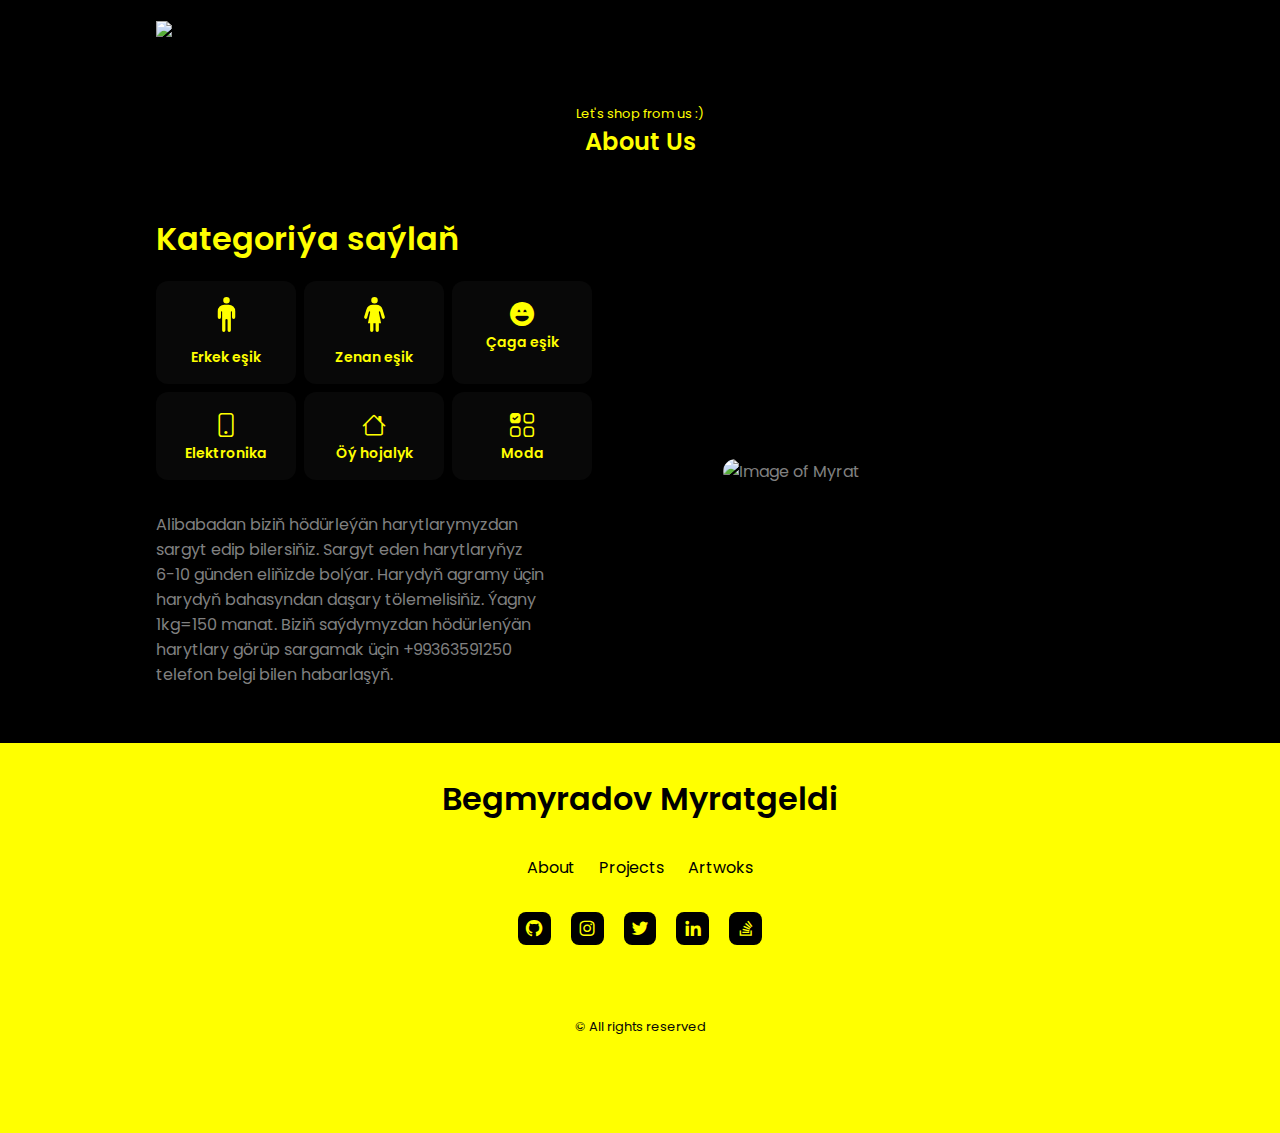
==== commit 832beba2: "hello" ====
--- a/index.html
+++ b/index.html
@@ -5,205 +5,143 @@
         <meta name="viewport" content="width=device-width, initial-scale=1.0">
         <script src="assets/js/jquery-3.1.1.js"></script>
         <script src="assets/js/typed.js"></script>
-        <link href="" rel="stylesheet" integrity="sha384-T3c6CoIi6uLrA9TneNEoa7RxnatzjcDSCmG1MXxSR1GAsXEV/Dwwykc2MPK8M2HN" crossorigin="anonymous">
-
-
-        <!--=============== FAVICON ===============-->
         <link rel="shortcut icon" href="assets/img/favicon.png" type="image/x-icon">
-
-        <!--=============== BOXICONS ===============-->
         <link href="https://unpkg.com/boxicons@2.1.2/css/boxicons.min.css" rel="stylesheet"/>
-
-        <!--=============== SWIPER CSS ===============-->
         <link rel="stylesheet" href="assets/css/swiper-bundle.min.css">
-
-
         <link rel="stylesheet" href="https://cdn.jsdelivr.net/npm/bootstrap-icons@1.10.5/font/bootstrap-icons.css">
-
-        <!--=============== CSS ===============-->
         <link rel="stylesheet" href="assets/css/styles.css">
         <link rel="icon" href="assets/img/binary-code.png" />
-
-        <title> Myrat_Jr's Portfolio </title>
+        <title> Order any products from China </title>
     </head>
     <body>
-        <!--=============== HEADER ===============-->
-        <header class="header" id="header">
-            <nav class="nav container">
-                <a href="index1.html" class="nav__logo-container">
-                    <img src="assets/img/MyratJR.png" width="" class="go-logo">
-                </a>
-                <a style='color:yellow;font-size:160%'>Arzan bahada Hytaý harytlary</a>
-                <div class="nav__menu">
-                    <ul class="nav__list">
-                        <li class="nav__item">
-                            <a href="#home" class="nav__link active-link">
-                                <i class="bx bx-home-alt"></i>
+    <header class="header" id="header">
+        <nav class="nav container">
+            <a href="index1.html" class="nav__logo-container">
+                <img src="assets/img/MyratJR.png" width="" class="go-logo">
+            </a>
+        </nav>    
+    </header>
+        <main class="main">
+                    <section class="about section" id="about">
+                <span class="section__subtitle">Let's shop from us :)</span>
+                <h2 class="section__title">About Us</h2>
+                <div class="about__container container grid">
+                    
+                    <div class="about__data">
+                        <h1 style="margin-bottom:2vh">Kategoriýa saýlaň</h1>
+                        <div class="about__info">
+                           <a href="man_clothes.html" class="about__box">
+                            <svg xmlns="http://www.w3.org/2000/svg" width="35" height="35" fill="currentColor" class="bi bi-person-standing about__icon" viewBox="0 0 16 16">
+                                <path d="M8 3a1.5 1.5 0 1 0 0-3 1.5 1.5 0 0 0 0 3ZM6 6.75v8.5a.75.75 0 0 0 1.5 0V10.5a.5.5 0 0 1 1 0v4.75a.75.75 0 0 0 1.5 0v-8.5a.25.25 0 1 1 .5 0v2.5a.75.75 0 0 0 1.5 0V6.5a3 3 0 0 0-3-3H7a3 3 0 0 0-3 3v2.75a.75.75 0 0 0 1.5 0v-2.5a.25.25 0 0 1 .5 0Z"/>
+                            </svg>                           
+                            <h3 class="about__title">Erkek eşik</h3>
                             </a>
-                        </li>  
-                        <li class="nav__item">
-                            <a href="#about" class="nav__link">
-                                <i class="bx bx-user"></i>
-                            </a>
-                        </li>
-                        <li class="nav__item">
-                            <a href="#skills" class="nav__link">
-                                <i class="bx bx-book"></i>
-                            </a>
-                        </li>
-                        <li class="nav__item">
-                            <a href="#work" class="nav__link">
-                                <i class="bx bx-briefcase-alt-2"></i>
-                            </a>
-                        </li>
-                        <li class="nav__item">
-                            <a href="#contact" class="nav__link">
-                                <i class="bx bx-message-square-detail"></i>
-                            </a>
-                        </li>   
-                    </ul>
+                           <a href="woman_clothes.html" class="about__box">
+                                <svg xmlns="http://www.w3.org/2000/svg" width="35" height="35" fill="currentColor" class="bi bi-person-standing-dress about__icon" viewBox="0 0 16 16">
+                                    <path d="M8 3a1.5 1.5 0 1 0 0-3 1.5 1.5 0 0 0 0 3Zm-.5 12.25V12h1v3.25a.75.75 0 0 0 1.5 0V12h1l-1-5v-.215a.285.285 0 0 1 .56-.078l.793 2.777a.711.711 0 1 0 1.364-.405l-1.065-3.461A3 3 0 0 0 8.784 3.5H7.216a3 3 0 0 0-2.868 2.118L3.283 9.079a.711.711 0 1 0 1.365.405l.793-2.777a.285.285 0 0 1 .56.078V7l-1 5h1v3.25a.75.75 0 0 0 1.5 0Z"/>
+                                </svg>
+                                <h3 class="about__title">Zenan eşik</h3>
+                           </a>
+                           <a href="child_clothes.html" class="about__box">
+                                <i class="bi bi-emoji-laughing-fill about__icon"></i>
+                                <h3 class="about__title">Çaga eşik</h3>
+                           </a>
+                            <a href="electronik.html" class="about__box">
+                                <i class="bi bi-phone about__icon"></i>
+                                <h3 class="about__title">Elektronika</h3>
+                           </a>
+                            <a href="home.html" class="about__box">
+                                <i class="bi bi-house about__icon"></i>
+                                <h3 class="about__title">Öý hojalyk</h3>
+                           </a>
+                            <a href="moda.html" class="about__box">
+                                <i class="bi bi-ui-checks-grid about__icon"></i>
+                                <h3 class="about__title">Moda</h3>
+                           </a>
+                       </div>
+                       <p class="about__description">Alibabadan biziň hödürleýän harytlarymyzdan sargyt edip bilersiňiz. Sargyt eden harytlaryňyz 6-10 günden eliňizde bolýar. Harydyň agramy üçin harydyň bahasyndan daşary tölemelisiňiz. Ýagny 1kg=150 manat. Biziň saýdymyzdan hödürlenýän harytlary görüp sargamak üçin +99363591250 telefon belgi bilen habarlaşyň.</p>
+                    </div>
+                    <img src="assets/img/young-people-posing-medium-shot.jpg" alt="Image of Myrat" class="about__img">
                 </div>
-                <!-- Theme change button -->
-            </nav>
-            
-        </header>
-<div class="card-container">
-  <div class="card">
-    <img src="assets/img/Gelsin sanly onlaýn platforma.jpg" alt="Image 1">
-    <div class="card-body">
-      <h3>Card Title 1</h3>
-      <p>Card text 1</p>
-    </div>
-  </div>
-  <div class="card">
-    <img src="assets/img/Gelsin sanly onlaýn platforma.jpg" alt="Image 2">
-    <div class="card-body">
-      <h3>Card Title 2</h3>
-      <p>Card text 2</p>
-    </div>
-  </div>
-  <div class="card">
-    <img src="assets/img/Gelsin sanly onlaýn platforma.jpg" alt="Image 3">
-    <div class="card-body">
-      <h3>Card Title 3</h3>
-      <p>Card text 3</p>
-    </div>
-  </div>
-  <div class="card">
-    <img src="assets/img/My abilities in programming.jpg" alt="Image 4">
-    <div class="card-body">
-      <h3>Card Title 4</h3>
-      <p>Card text 4</p>
-    </div>
-  </div>
-</div>
-            <section class="contact section" id="contact">
-                <span class="section__subtitle">Get in touch</span>
-                <h2 class="section__title">For Services:</h2>
-
-                <div class="contact__container container grid">
-                    
-                    <div class="contact__content">
-                        <h3 class="contact__title">Write me your project</h3>
-                        
-                        <form action="" class="contact__form">
-                            <div class="contact__form-div">
-                                <label for="" class="contact__form-tag">Name</label>
-                                <input type="text" placeholder="Your Name" class="contact__form-input">
-                            </div>
-                            
-                            <div class="contact__form-div">
-                                <label for="" class="contact__form-tag">Mail</label>
-                                <input type="email" placeholder="Your Mail" class="contact__form-input">
-                            </div>
-
-                            <div class="contact__form-div contact__form-area">
-                                <label for="" class="contact__form-tag">Project</label>
-                                <textarea name="" id="" cols="30" rows="10" placeholder="Write your project" class="contact__form-input"></textarea>
-                            </div>
-                            
-                            <button class="button">Send Message</button>
-                        </form>
+            </section>
+            <!--<section class="work section" id="work">
+                <span class="section__subtitle">My Portfolio</span>
+                <h2 class="section__title">Recent Works</h2>
+                <div class="work__container container grid">
+                    <div class="work__card mix django python">
+                        <img id="image" src="assets/img/IMG_20231030_101226.jpg" alt="" class="work__img">
+                        <h3 class="work__title">"Digital report" local web site</h3>
+                        <p class="work__description">
+                            'Digital report' works in my university since 01.04.2023. It's local web site gets arrive date and left date of workers by barcode scanner. It scans id cards.
+                            And for supervisor there are some categories to see worker's stats.
+                        </p>
                     </div>
-                    <div class="contact__content">
-                        <h3 class="contact__title">Contact me</h3>
-            
-                        <div class="contact__info">
-                            <div class="contact__card">
-                                <i class="bx bx-mail-send contact__card-icon"></i>
-                                <h3 class="contact__card-title">E-mail</h3>
-                                <span class="contact__card-data">begmyradowmyratgeldi@gmail.com</span>
-                            
-                                <a href="mailto:begmyradowmyratgeldi@gmail.com" target="_blank" class="contact__button">
-                                    Write me <i class="bx bx-right-arrow-alt contact__button-icon"></i>
-                                </a>
-                            </div>
-            
-                        </div>
+                    <div class="work__card mix django python">
+                        <img id="image" src="assets/img/IMG_20231030_101226.jpg" alt="" class="work__img">
+                        <h3 class="work__title">"Digital report" local web site</h3>
+                        <p class="work__description">
+                            'Digital report' works in my university since 01.04.2023. It's local web site gets arrive date and left date of workers by barcode scanner. It scans id cards.
+                            And for supervisor there are some categories to see worker's stats.
+                        </p>
+                    </div>
+                    <div class="work__card mix django python">
+                        <img id="image" src="assets/img/IMG_20231030_101226.jpg" alt="" class="work__img">
+                        <h3 class="work__title">"Digital report" local web site</h3>
+                        <p class="work__description">
+                            'Digital report' works in my university since 01.04.2023. It's local web site gets arrive date and left date of workers by barcode scanner. It scans id cards.
+                            And for supervisor there are some categories to see worker's stats.
+                        </p>
+                    </div>
+                    <div class="work__card mix django python">
+                        <img id="image" src="assets/img/IMG_20231030_101226.jpg" alt="" class="work__img">
+                        <h3 class="work__title">"Digital report" local web site</h3>
+                        <p class="work__description">
+                            'Digital report' works in my university since 01.04.2023. It's local web site gets arrive date and left date of workers by barcode scanner. It scans id cards.
+                            And for supervisor there are some categories to see worker's stats.
+                        </p>
                     </div>
                 </div>
-            </section>
+            </section>-->
         </main>
-
-        <!--=============== FOOTER ===============-->
         <footer class="footer">
             <div class="footer__container container">
                 <h1 class="footer__title">Begmyradov Myratgeldi</h1>
-
                 <ul class="footer__list">
                     <li>
                         <a href="#about" class="footer__link">About</a>
                     </li>
-
                     <li>
                         <a href="#work" class="footer__link">Projects</a>
                     </li>
-
                     <li>
                         <a href="#artworks" class="footer__link">Artwoks</a>
                     </li>
                 </ul>
-
                 <ul class="footer__social">
                     <a href="https://github.com/MyratJr" target="_blank" class="footer__social-link">
                         <i class="bx bxl-github"></i>
                     </a>
-
                     <a href="https://instagram.com" target="_blank" class="footer__social-link">
                         <i class="bx bxl-instagram"></i>
                     </a>
-
                     <a href="https://twitter.com" target="_blank" class="footer__social-link">
                         <i class="bx bxl-twitter"></i>
                     </a>
-
                     <a href="https://www.linkedin.com/in/myratjr/" target="_blank" class="footer__social-link">
                         <i class="bx bxl-linkedin"></i>
                     </a>
-
                     <a href="https://stackoverflow.com/users/21633456/myrat-jr" target="_blank" class="footer__social-link">
                         <i class="bx bxl-stack-overflow"></i>
                     </a>
                 </ul>
-
                 <span class="footer__copy">
                     &#169; All rights reserved
                 </span>
-
             </div>
         </footer>
-
-        <!--=============== SCROLLREVEAL ===============-->
         <script src="assets/js/scrollreveal.min.js"></script>
-
-        <!--=============== SWIPER JS ===============-->
         <script src="assets/js/swiper-bundle.min.js"></script>
-
-        <!--=============== MIXITUP FILTER ===============-->
         <script src="assets/js/mixitup.min.js"></script>
-
-        <!--=============== MAIN JS ===============-->
         <script src="assets/js/main.js"></script>
-
     </body>
-</html>+</html>
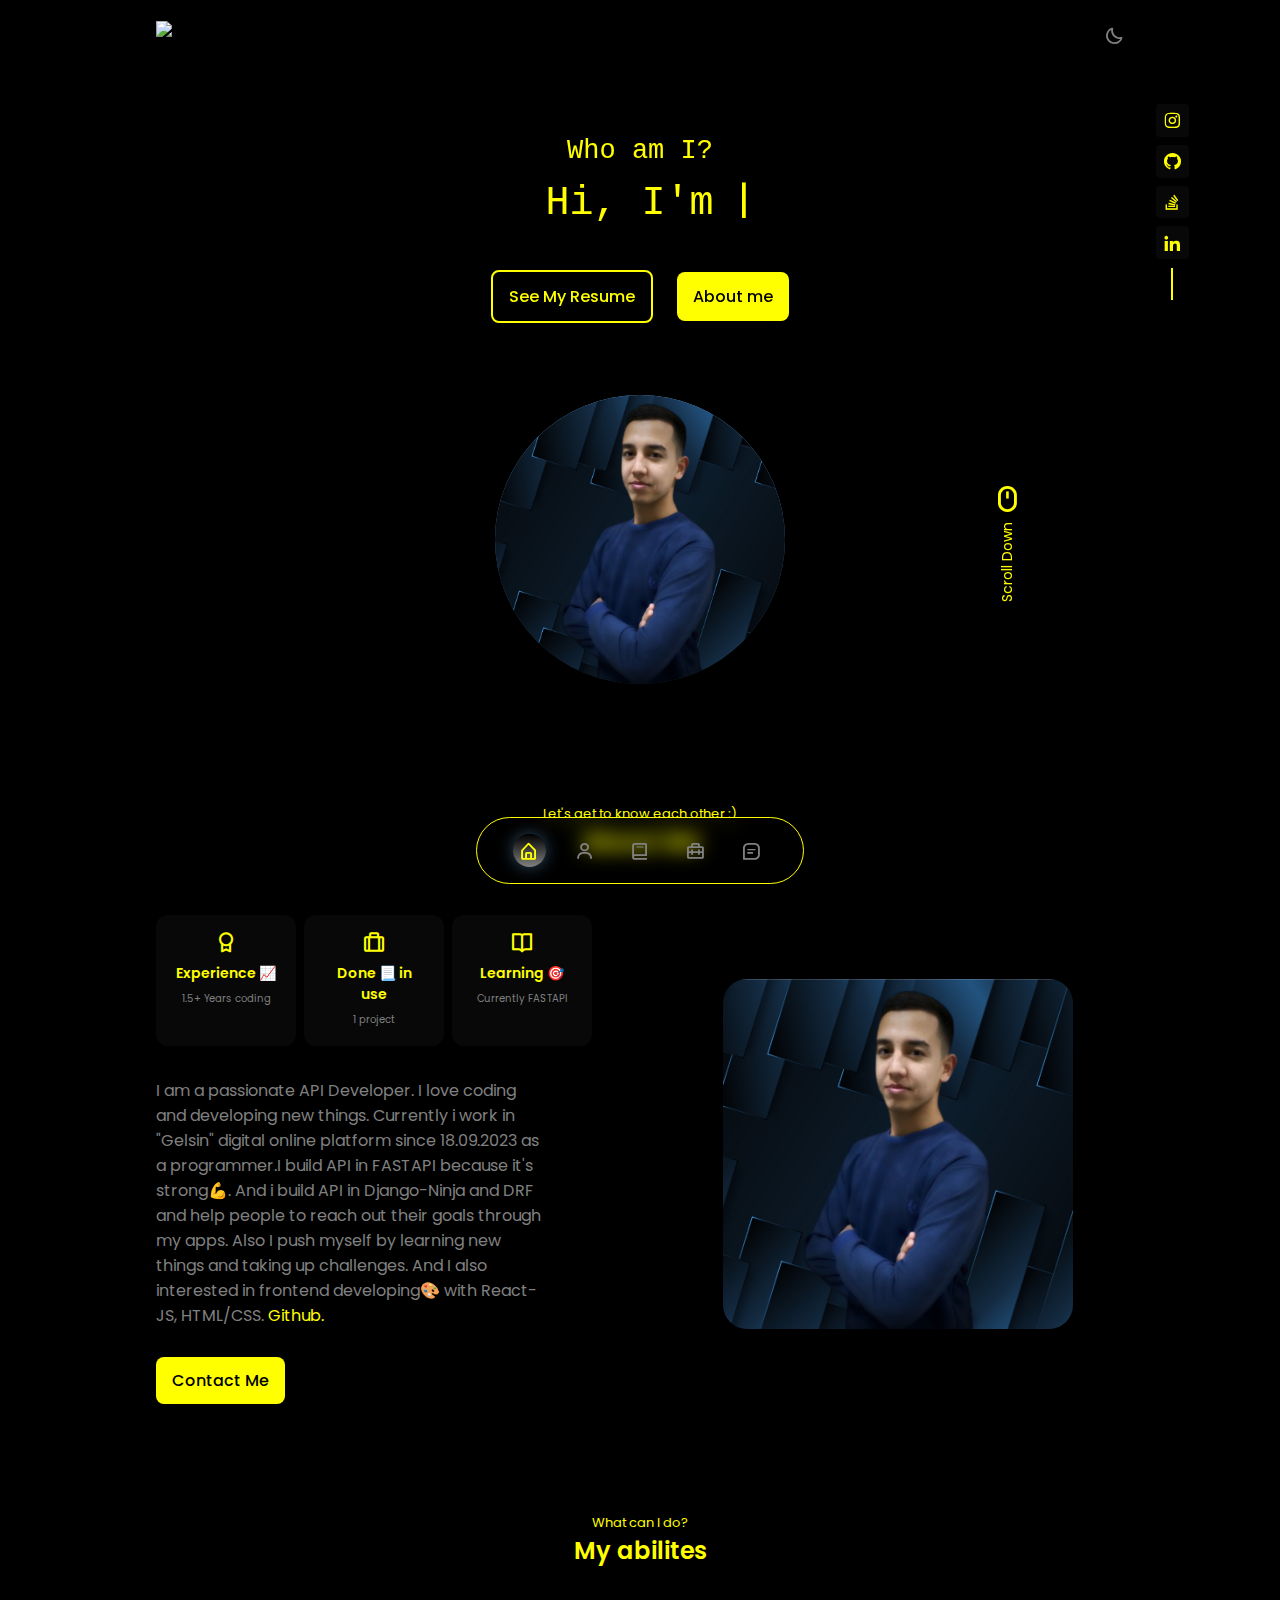
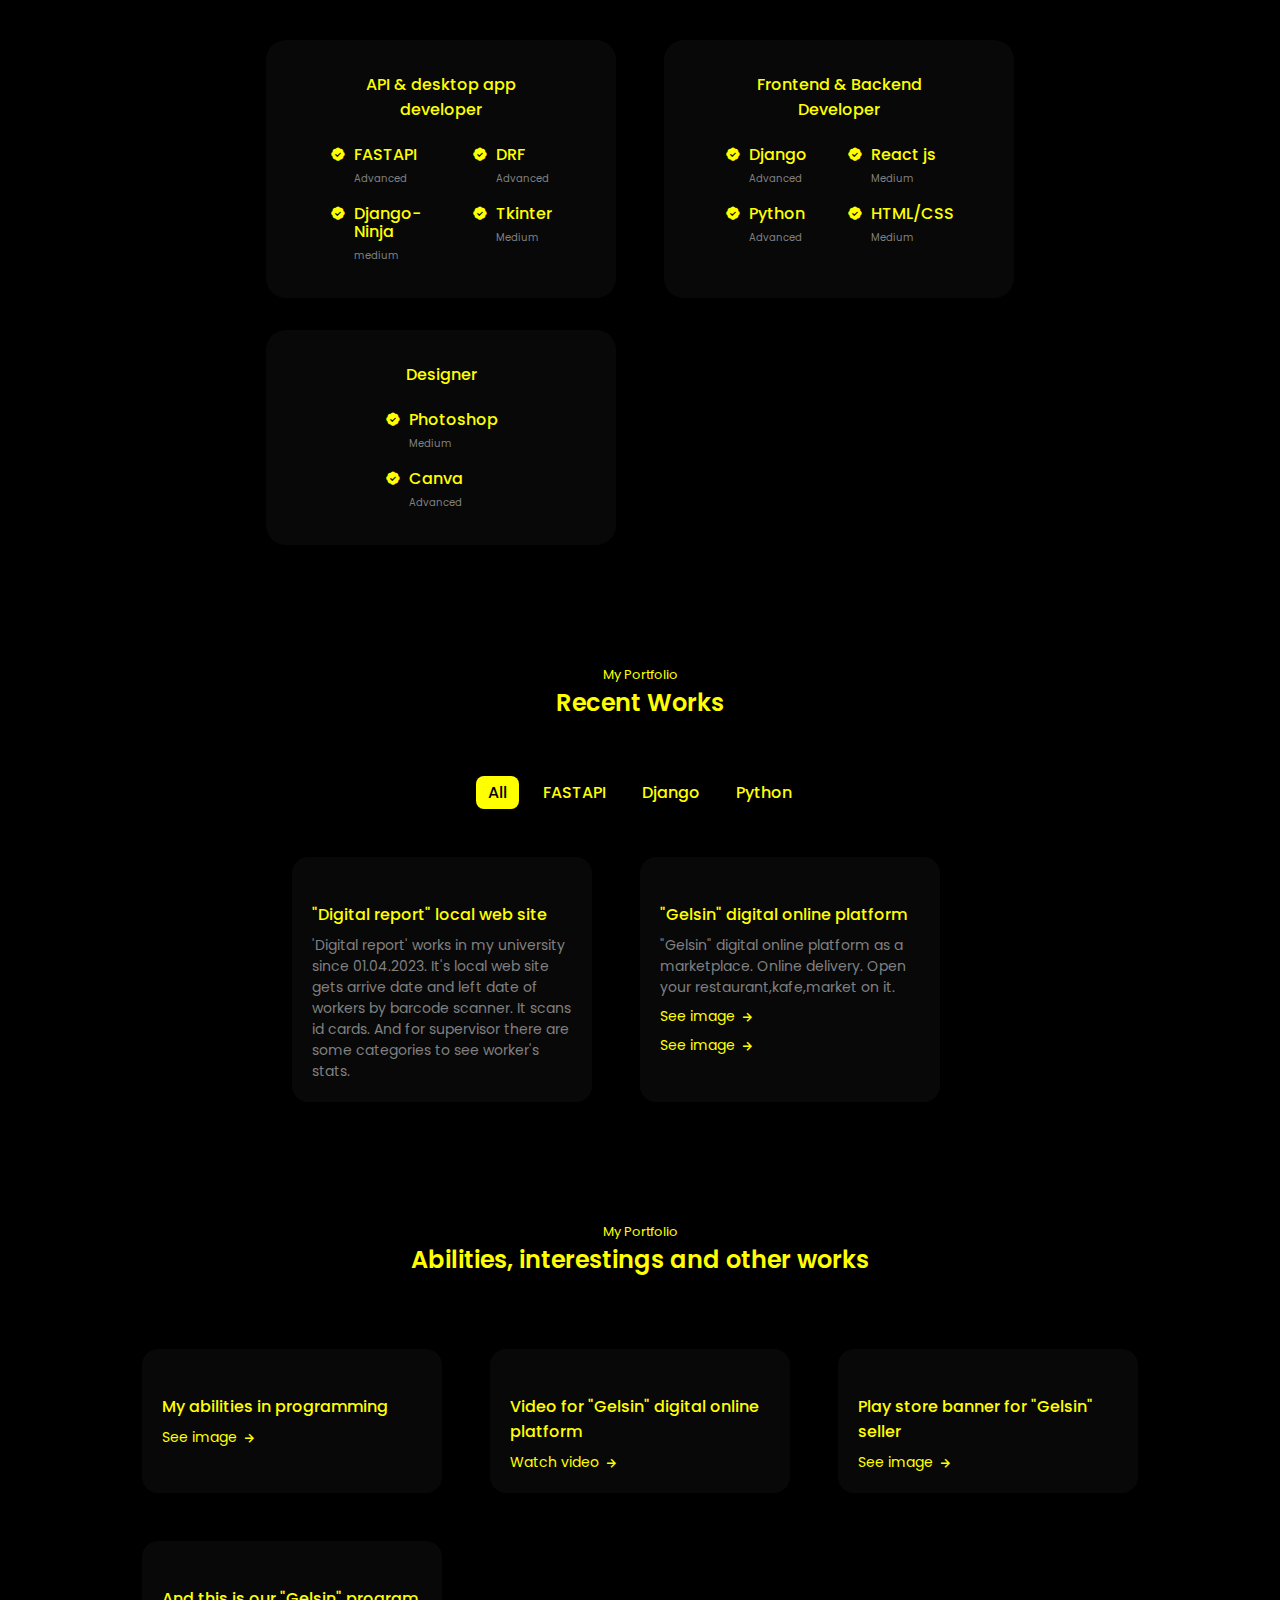
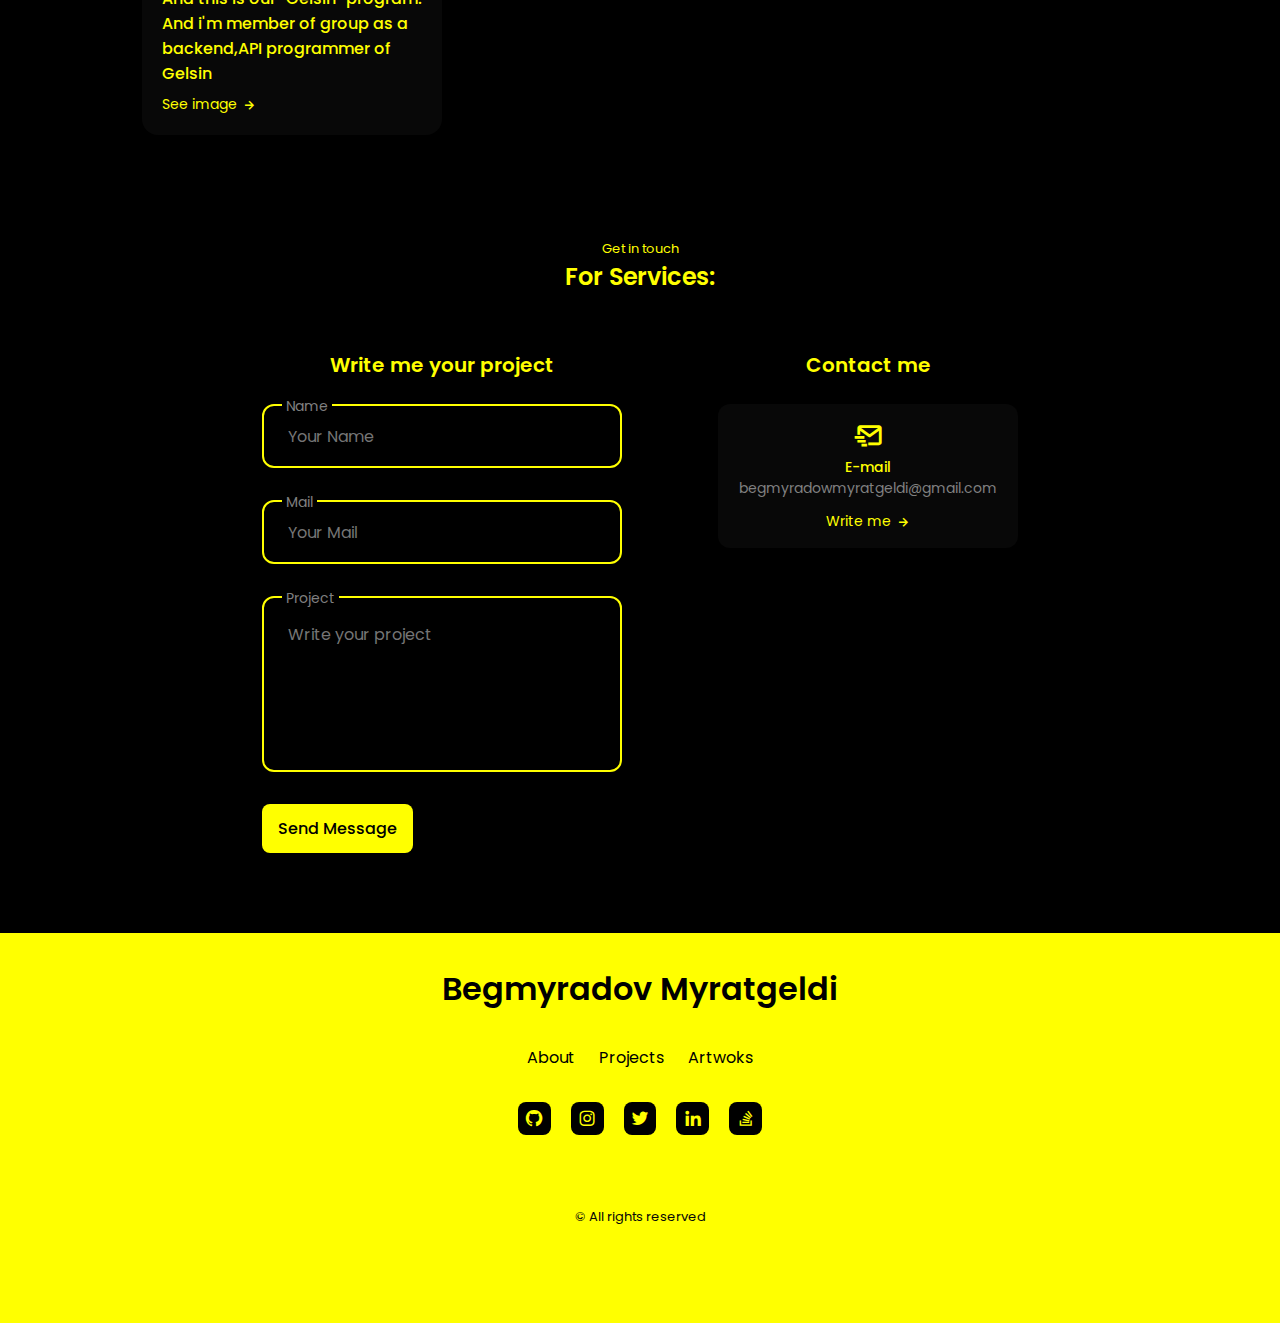
==== commit 5ddc425b: "hello" ====
--- a/index.html
+++ b/index.html
@@ -5,68 +5,461 @@
         <meta name="viewport" content="width=device-width, initial-scale=1.0">
         <script src="assets/js/jquery-3.1.1.js"></script>
         <script src="assets/js/typed.js"></script>
+
+        <!--=============== FAVICON ===============-->
         <link rel="shortcut icon" href="assets/img/favicon.png" type="image/x-icon">
+
+        <!--=============== BOXICONS ===============-->
         <link href="https://unpkg.com/boxicons@2.1.2/css/boxicons.min.css" rel="stylesheet"/>
+
+        <!--=============== SWIPER CSS ===============-->
         <link rel="stylesheet" href="assets/css/swiper-bundle.min.css">
+
+
         <link rel="stylesheet" href="https://cdn.jsdelivr.net/npm/bootstrap-icons@1.10.5/font/bootstrap-icons.css">
+
+        <!--=============== CSS ===============-->
         <link rel="stylesheet" href="assets/css/styles.css">
         <link rel="icon" href="assets/img/binary-code.png" />
-        <title> Order any products from China </title>
+
+        <title> Myrat_Jr's Portfolio </title>
     </head>
     <body>
-    <header class="header" id="header">
-        <nav class="nav container">
-            <a href="index1.html" class="nav__logo-container">
-                <img src="assets/img/MyratJR.png" width="" class="go-logo">
-            </a>
-        </nav>    
-    </header>
+        <!--=============== HEADER ===============-->
+        <header class="header" id="header">
+            <nav class="nav container">
+                <a class="nav__logo-container">
+                    <img src="assets/img/MyratJR.png" width="" class="go-logo">
+                </a>
+                <div class="nav__menu">
+                    <ul class="nav__list">
+                        <li class="nav__item">
+                            <a href="#home" class="nav__link active-link">
+                                <i class="bx bx-home-alt"></i>
+                            </a>
+                        </li>  
+                        <li class="nav__item">
+                            <a href="#about" class="nav__link">
+                                <i class="bx bx-user"></i>
+                            </a>
+                        </li>
+                        <li class="nav__item">
+                            <a href="#skills" class="nav__link">
+                                <i class="bx bx-book"></i>
+                            </a>
+                        </li>
+                        <li class="nav__item">
+                            <a href="#work" class="nav__link">
+                                <i class="bx bx-briefcase-alt-2"></i>
+                            </a>
+                        </li>
+                        <li class="nav__item">
+                            <a href="#contact" class="nav__link">
+                                <i class="bx bx-message-square-detail"></i>
+                            </a>
+                        </li>   
+                    </ul>
+                </div>
+                <!-- Theme change button -->
+                <i class="bx bx-moon change-theme" id="theme-button"></i>
+            </nav>
+            
+        </header>
+
+        <!--=============== MAIN ===============-->
         <main class="main">
-                    <section class="about section" id="about">
-                <span class="section__subtitle">Let's shop from us :)</span>
-                <h2 class="section__title">About Us</h2>
+            <!--=============== HOME ===============-->
+            <section class="home section" id="home">
+                <div class="home__container container grid">
+                    <div class="home__data">
+                        
+
+                        <span class="home__greeting code">Who am I?</span>
+                        <div class="typewriting__container">
+                            <span class="home__name iam">&nbsp;</span>
+                            <span class="home__name code" id="typed"></span>
+    
+                            <script>
+                                var typed = new Typed('#typed', {
+                                    strings: ["Hi, I'm Begmyradov Myratgeldi!", "I'm API Developer!", "I also interested with web Frontend!"],
+                                    backSpeed:25,
+                                    typeSpeed:70,
+                                    loop:true,
+                                    smartBackspace:true,
+                                    showCursor: true,
+                                    cursorChar: '|',
+                                    autoInsertCss: true,
+                                });
+                            </script>
+                        </div>
+                          
+                        <div class="home__buttons">
+                            <a download="" href="assets/Resume-Myratgeldi-Begmyradow-Penayewich (1).pdf" class="button button--ghost">
+                                See My Resume
+                            </a>
+                            <a href="#about" class="button">About me</a>
+                        </div>
+                    </div>
+                    <div class="home__handle" style="border-radius: 50%;">
+                        <img src="assets/img/men2.png" style="width:100%" alt="" class="home__img">
+                    </div>
+                    <div class="home__social">
+                        <a href="https://www.instagram.com/" class="home__social-link">
+                            <i class="bx bxl-instagram"></i>
+                        </a>
+                        <a href="https://github.com/MyratJr/" class="home__social-link">
+                            <i class="bx bxl-github"></i>
+                        </a>
+                        <a href="https://stackoverflow.com/users/21633456/myrat-jr" class="home__social-link">
+                            <i class="bx bxl-stack-overflow"></i>
+                        </a>
+                        <a href="https://www.linkedin.com/in/myratjr/" class="home__social-link">
+                            <i class="bx bxl-linkedin"></i>
+                        </a>
+                    </div>
+                    <a href="#about" class="home__scroll">
+                        <i class="bx bx-mouse home__scroll-icon"></i>
+                        <span class="home__scroll-name">Scroll Down</span>
+                    </a>
+                </div>
+            </section>
+            
+            <!--=============== ABOUT ===============-->
+            <section class="about section" id="about">
+                <span class="section__subtitle">Let's get to know each other :)</span>
+                <h2 class="section__title">About Me</h2>
                 <div class="about__container container grid">
                     
                     <div class="about__data">
-                        <h1 style="margin-bottom:2vh">Kategoriýa saýlaň</h1>
                         <div class="about__info">
-                           <a href="man_clothes.html" class="about__box">
-                            <svg xmlns="http://www.w3.org/2000/svg" width="35" height="35" fill="currentColor" class="bi bi-person-standing about__icon" viewBox="0 0 16 16">
-                                <path d="M8 3a1.5 1.5 0 1 0 0-3 1.5 1.5 0 0 0 0 3ZM6 6.75v8.5a.75.75 0 0 0 1.5 0V10.5a.5.5 0 0 1 1 0v4.75a.75.75 0 0 0 1.5 0v-8.5a.25.25 0 1 1 .5 0v2.5a.75.75 0 0 0 1.5 0V6.5a3 3 0 0 0-3-3H7a3 3 0 0 0-3 3v2.75a.75.75 0 0 0 1.5 0v-2.5a.25.25 0 0 1 .5 0Z"/>
-                            </svg>                           
-                            <h3 class="about__title">Erkek eşik</h3>
-                            </a>
-                           <a href="woman_clothes.html" class="about__box">
-                                <svg xmlns="http://www.w3.org/2000/svg" width="35" height="35" fill="currentColor" class="bi bi-person-standing-dress about__icon" viewBox="0 0 16 16">
-                                    <path d="M8 3a1.5 1.5 0 1 0 0-3 1.5 1.5 0 0 0 0 3Zm-.5 12.25V12h1v3.25a.75.75 0 0 0 1.5 0V12h1l-1-5v-.215a.285.285 0 0 1 .56-.078l.793 2.777a.711.711 0 1 0 1.364-.405l-1.065-3.461A3 3 0 0 0 8.784 3.5H7.216a3 3 0 0 0-2.868 2.118L3.283 9.079a.711.711 0 1 0 1.365.405l.793-2.777a.285.285 0 0 1 .56.078V7l-1 5h1v3.25a.75.75 0 0 0 1.5 0Z"/>
-                                </svg>
-                                <h3 class="about__title">Zenan eşik</h3>
-                           </a>
-                           <a href="child_clothes.html" class="about__box">
-                                <i class="bi bi-emoji-laughing-fill about__icon"></i>
-                                <h3 class="about__title">Çaga eşik</h3>
-                           </a>
-                            <a href="electronik.html" class="about__box">
-                                <i class="bi bi-phone about__icon"></i>
-                                <h3 class="about__title">Elektronika</h3>
-                           </a>
-                            <a href="home.html" class="about__box">
-                                <i class="bi bi-house about__icon"></i>
-                                <h3 class="about__title">Öý hojalyk</h3>
-                           </a>
-                            <a href="moda.html" class="about__box">
-                                <i class="bi bi-ui-checks-grid about__icon"></i>
-                                <h3 class="about__title">Moda</h3>
-                           </a>
+                           <div class="about__box">
+                                <i class="bx bx-award about__icon"></i>
+                                <h3 class="about__title">Experience 📈</h3>
+                                <span class="about__subtitle">1.5+ Years coding</span>
+                           </div>
+
+                           <div class="about__box">
+                                <i class="bx bx-briefcase-alt about__icon"></i>
+                                <h3 class="about__title">Done 📃 in use</h3>
+                                <span class="about__subtitle">1 project</span>
+                           </div>
+
+                           <div class="about__box">
+                                <i class="bx bx-book-open about__icon"></i>
+                                <h3 class="about__title">Learning 🎯</h3>
+                                <span class="about__subtitle">Currently FASTAPI</span>
+                           </div>
                        </div>
-                       <p class="about__description">Alibabadan biziň hödürleýän harytlarymyzdan sargyt edip bilersiňiz. Sargyt eden harytlaryňyz 6-10 günden eliňizde bolýar. Harydyň agramy üçin harydyň bahasyndan daşary tölemelisiňiz. Ýagny 1kg=150 manat. Biziň saýdymyzdan hödürlenýän harytlary görüp sargamak üçin +99363591250 telefon belgi bilen habarlaşyň.</p>
-                    </div>
-                    <img src="assets/img/young-people-posing-medium-shot.jpg" alt="Image of Myrat" class="about__img">
+
+                       <p class="about__description">
+                        I am a passionate API Developer. I love coding and developing new things. Currently i work in "Gelsin" digital online platform since 18.09.2023 as a programmer.I build API in FASTAPI because it's strong💪. And i build API in Django-Ninja and DRF and help people to reach out their goals through my apps. Also I push myself by learning new things and taking up challenges.
+                        And I also interested in frontend developing🎨 with React-JS, HTML/CSS.  
+                        <a class="insta-link" href="https://www.github.com/MyratJr/">Github.</a>
+                        
+                       </p>
+
+                       <a href="#contact" class="button">Contact Me</a>
+                    </div>
+                    <img src="assets/img/men2.png" alt="Image of Myrat" class="about__img">
                 </div>
             </section>
-            <!--<section class="work section" id="work">
+
+            <!--=============== SKILLS ===============-->
+            <section class="skills section" id="skills">
+                <span class="section__subtitle">What can I do?</span>
+                <h2 class="section__title">My abilites</h2>
+
+                <div class="skills__container container grid">
+                    <div class="skills__content">
+                        <h3 class="skills__title">API & desktop app developer</h3>
+                        <div class="skills__box">
+                            <div class="skills__group">
+                                <div class="skills__data">
+                                    <i class="bx bxs-badge-check"></i>
+                                    <div>
+                                        <h3 class="skills__name">FASTAPI</h3>
+                                        <span class="skills__level">Advanced</span>
+                                    </div>
+                                </div>
+
+                                <div class="skills__data">
+                                    <i class="bx bxs-badge-check"></i>
+                                    <div>
+                                        <h3 class="skills__name">Django-Ninja</h3>
+                                        <span class="skills__level">medium</span>
+                                    </div>
+                                </div>
+
+                            </div>
+                            
+                            <div class="skills__group">
+                                <div class="skills__data">
+                                    <i class="bx bxs-badge-check"></i>
+                                    <div>
+                                        <h3 class="skills__name">DRF</h3>
+                                        <span class="skills__level">Advanced</span>
+                                    </div>
+                                </div>
+
+                                
+                                <div class="skills__data">
+                                    <i class="bx bxs-badge-check"></i>
+                                    <div>
+                                        <h3 class="skills__name">Tkinter</h3>
+                                        <span class="skills__level">Medium</span>
+                                    </div>
+                                </div>
+                            </div>
+                        </div>
+                    </div>
+                    <div class="skills__content">
+                        <h3 class="skills__title">Frontend & Backend Developer</h3>
+                        <div class="skills__box">
+                            <div class="skills__group">
+                                <div class="skills__data">
+                                    <i class="bx bxs-badge-check"></i>
+                                    <div>
+                                        <h3 class="skills__name">Django</h3>
+                                        <span class="skills__level">Advanced</span>
+                                    </div>
+                                </div>
+                                <!-- ------------ -->
+                                <div class="skills__data">
+                                    <i class="bx bxs-badge-check"></i>
+                                    <div>
+                                        <h3 class="skills__name">Python</h3>
+                                        <span class="skills__level">Advanced</span>
+                                    </div>
+                                </div>
+                            </div>
+                            
+                            <div class="skills__group">
+                                <div class="skills__data">
+                                    <i class="bx bxs-badge-check"></i>
+                                    <div>
+                                        <h3 class="skills__name">React js</h3>
+                                        <span class="skills__level">Medium</span>
+                                    </div>
+                                </div>
+                                <!-- ================== -->
+                                <div class="skills__data">
+                                    <i class="bx bxs-badge-check"></i>
+                                    <div>
+                                        <h3 class="skills__name">HTML/CSS</h3>
+                                        <span class="skills__level">Medium</span>
+                                    </div>
+                                </div>
+                            </div>
+                        </div>
+                    </div>
+                    <div class="skills__content">
+                        <h3 class="skills__title">Designer</h3>
+                        <div class="skills__box">
+                            <div class="skills__group">
+                                <div class="skills__data">
+                                    <i class="bx bxs-badge-check"></i>
+                                    <div>
+                                        <h3 class="skills__name">Photoshop</h3>
+                                        <span class="skills__level">Medium</span>
+                                    </div>
+                                </div>
+                                <div class="skills__data">
+                                    <i class="bx bxs-badge-check"></i>
+                                    <div>
+                                        <h3 class="skills__name">Canva</h3>
+                                        <span class="skills__level">Advanced</span>
+                                    </div>
+                                </div>
+                            </div>
+                        </div>
+                    </div>
+                </div>
+            </section>
+
+            <!--=============== SERVICES ===============-->
+            <!--<section class="services section">
+                <span class="section__subtitle">My Services</span>
+                <h2 class="section__title">What I Offer</h2>
+                <div class="services__container container grid">
+                    <div class="services__card">
+                        <h3 class="services__title">Flat <br> Design</h3>
+                        <span class="services__button">
+                            See more <i class="bx bx-right-arrow-alt services__icon"></i>
+                        </span>
+
+                        <div class="services__modal">
+                            <div class="services__modal-content">
+                                <i class="bx bx-x services__modal-close"></i>
+                                <h3 class="services__modal-title">Flat Design</h3>
+                                <p class="services__modal-description">
+                                    Flat design is a minimalist design language or design style commonly used in graphical user interfaces.
+                                </p>
+
+                                <ul class="services__modal-list">
+                                    <li class="services__modal-item">
+                                        <i class="bx bx-check services__modal-icon"></i>
+                                        <p class="services__modal-info">
+                                            Minimalist
+                                        </p>
+                                    </li>
+                                    
+                                    <li class="services__modal-item">
+                                        <i class="bx bx-check services__modal-icon"></i>
+                                        <p class="services__modal-info">
+                                            Understanable interface.
+                                        </p>
+                                    </li>
+
+                                    <li class="services__modal-item">
+                                        <i class="bx bx-check services__modal-icon"></i>
+                                        <p class="services__modal-info">
+                                            Good User experience
+                                        </p>
+                                    </li>
+                                    <li class="services__modal-item">
+                                        <i class="bx bx-check services__modal-icon"></i>
+                                        <p class="services__modal-info">
+                                            Using the application over and over again without getting bored.
+                                        </p>
+                                    </li>
+                                </ul>
+                            </div>
+                        </div>
+                    </div>
+
+                    <div class="services__card">
+                        <h3 class="services__title">Animations,<br>Illustration</h3>
+                        <span class="services__button">
+                            See more <i class="bx bx-right-arrow-alt services__icon"></i>
+                        </span>
+                        <div class="services__modal">
+                            <div class="services__modal-content">
+                                <i class="bx bx-x services__modal-close"></i>
+                                <h3 class="services__modal-title">Animations/Illustration</h3>
+                                <p class="services__modal-description">
+                                    For good user experience I can add for your app good animations and illustrations describing what event user done.
+                                </p>
+
+                                <ul class="services__modal-list">
+                                    <li class="services__modal-item">
+                                        <i class="bx bx-check services__modal-icon"></i>
+                                        <p class="services__modal-info">
+                                            Beautiful looking UI
+                                        </p>
+                                    </li>
+                                    
+                                    <li class="services__modal-item">
+                                        <i class="bx bx-check services__modal-icon"></i>
+                                        <p class="services__modal-info">
+                                            Good felt experience
+                                        </p>
+                                    </li>
+
+                                    <li class="services__modal-item">
+                                        <i class="bx bx-check services__modal-icon"></i>
+                                        <p class="services__modal-info">
+                                            Well relationship between elements  
+                                        </p>
+                                    </li>
+                                </ul>
+                            </div>
+                        </div>
+                    </div>
+                    
+                    <div class="services__card">
+                        <h3 class="services__title">App Logo <br>Design</h3>
+                        <span class="services__button">
+                            See more <i class="bx bx-right-arrow-alt services__icon"></i>
+                        </span>
+                        <div class="services__modal">
+                            <div class="services__modal-content">
+                                <i class="bx bx-x services__modal-close"></i>
+                                <h3 class="services__modal-title">App Logo Design</h3>
+                                <p class="services__modal-description">
+                                    Starting from logo to color combination in UI I take care for your app 
+                                </p>
+                                <ul class="services__modal-list">
+                                    <li class="services__modal-item">
+                                        <i class="bx bx-check services__modal-icon"></i>
+                                        <p class="services__modal-info">
+                                            Meaningfull logos.
+                                        </p>
+                                    </li>
+                                    
+                                    <li class="services__modal-item">
+                                        <i class="bx bx-check services__modal-icon"></i>
+                                        <p class="services__modal-info">
+                                            Minimalist brand logo
+                                        </p>
+                                    </li>
+
+                                    <li class="services__modal-item">
+                                        <i class="bx bx-check services__modal-icon"></i>
+                                        <p class="services__modal-info">
+                                            Describes what is the app for
+                                        </p>
+                                    </li>
+                                </ul>
+                            </div>
+                        </div>
+                    </div>
+                </div>
+            </section> -->
+
+            <!--=============== WORK ===============-->
+            <section class="work section" id="work">
                 <span class="section__subtitle">My Portfolio</span>
                 <h2 class="section__title">Recent Works</h2>
+                <style>
+                    .modal {
+                    display: none;
+                    position: fixed;
+                    top: 0;
+                    margin-top:15vh;
+                    left: 0;
+                    width: 100%;
+                    height: 200%;
+                    background-color: rgba(0, 0, 0, 0.5);
+                    backdrop-filter: blur(5px);
+                    z-index: 100;
+                    }
+
+                    .modal-content {
+                    position: relative;
+                    margin: 0 auto;
+                    width: 75%;
+                    height: 40%;
+                    background-color: white;
+                    padding: 20px;
+                    border-radius: 10px;
+                    }
+
+                    .modal-image {
+                    max-width: 100%;
+                    max-height: 100%;
+                    display: block;
+                    margin: 0 auto;
+                    }
+
+                    .modal-caption {
+                    text-align: center;
+                    margin-top: 10px;
+                    }
+
+                    .modal.show {
+                    display: block;
+                    }
+                </style>
+                <div class="work__filters">
+                    <span class="work__item active-work" data-filter="all">All</span>
+                    <span class="work__item" data-filter=".fastapi">FASTAPI</span>
+                    <span class="work__item" data-filter=".django">Django</span>
+                    <span class="work__item" data-filter=".python">Python</span>
+                </div><div id="modal" class="modal">
+  <div class="modal-content">
+    <img id="image1" src="" alt="" class="modal-image">
+  </div>
+</div>
                 <div class="work__container container grid">
                     <div class="work__card mix django python">
                         <img id="image" src="assets/img/IMG_20231030_101226.jpg" alt="" class="work__img">
@@ -77,71 +470,314 @@
                         </p>
                     </div>
                     <div class="work__card mix django python">
-                        <img id="image" src="assets/img/IMG_20231030_101226.jpg" alt="" class="work__img">
-                        <h3 class="work__title">"Digital report" local web site</h3>
+                        <img id="image" src="assets/img/Screenshot_2023-10-30-12-20-22-583_com.gelsin.platform.png" alt="" style="width:9.3vw" class="work__img">
+                        <img id="image" src="assets/img/Screenshot_2023-10-30-12-20-45-127_com.gelsin.platform.png" alt="" style="width:9.3vw" class="work__img">
+                        <h3 class="work__title">"Gelsin" digital online platform</h3>
                         <p class="work__description">
-                            'Digital report' works in my university since 01.04.2023. It's local web site gets arrive date and left date of workers by barcode scanner. It scans id cards.
-                            And for supervisor there are some categories to see worker's stats.
+                            "Gelsin" digital online platform as a marketplace. Online delivery. Open your restaurant,kafe,market on it.
                         </p>
-                    </div>
-                    <div class="work__card mix django python">
-                        <img id="image" src="assets/img/IMG_20231030_101226.jpg" alt="" class="work__img">
-                        <h3 class="work__title">"Digital report" local web site</h3>
+                        <a class="work__button" href="assets/img/Screenshot_2023-10-30-12-20-22-583_com.gelsin.platform.png"  target="_blank">
+                                See image <i class="bx bx-right-arrow-alt work__icon"></i>
+                            </a>
+                                                    <a class="work__button" href="assets/img/Screenshot_2023-10-30-12-20-45-127_com.gelsin.platform.png"  target="_blank">
+                                See image <i class="bx bx-right-arrow-alt work__icon"></i>
+                            </a>
+                    </div>
+                    <script>
+                    document.querySelectorAll(".work__img").forEach((image) => {
+  image.addEventListener("click", () => {
+    document.getElementById("modal").classList.add("show");
+    document.getElementById("enlarged-image").src = image.src;
+  });
+});
+
+// Close the modal dialog when the user clicks outside of the modal dialog.
+window.addEventListener("click", (event) => {
+  if (event.target === document.getElementById("modal")) {
+    document.getElementById("modal").classList.remove("show");
+  }
+});
+    const imageUrls = [
+      "assets/img/IMG_20231030_094434.jpg",
+      "assets/img/IMG_20231030_094513.jpg",
+      "assets/img/IMG_20231030_094533.jpg",
+      "assets/img/IMG_20231030_094603.jpg",
+      "assets/img/IMG_20231030_094629.jpg",
+    ];
+
+    let currentImageIndex = 0;
+
+    function changeImage() {
+      const imageUrl = imageUrls[currentImageIndex];
+      const image = document.getElementById("image");
+      const image1 = document.getElementById("image1");
+      image.src = imageUrl;
+      image1.src = imageUrl;
+
+      currentImageIndex++;
+
+      if (currentImageIndex >= imageUrls.length) {
+        currentImageIndex = 0;
+      }
+    }
+
+    setInterval(changeImage, 3000);
+  </script>
+                    <!--<div class="work__card mix mobil">
+                    <img src="assets/img/work2.jpg" alt="" class="work__img">
+                    <h3 class="work__title">Add It</h3>
+                        <p href="" class="work__description">
+                            Lightweight photo 
+                            editing app for 
+                            android. You can edit your images and add 
+                            watermarks easily.
+                        </p>
+                        <a class="work__button" href="assets/img/work2.jpg"  target="_blank">
+                            See image <i class="bx bx-right-arrow-alt work__icon"></i>
+                        </a>
+                    </div>
+
+                    <div class="work__card mix mobil">
+                        <img src="assets/img/work3.jpg" alt="" class="work__img">
+                        <h3 class="work__title">Quick Chat</h3>
+                        <p href="" class="work__description">
+                            Easy to use fast
+                            video calling and
+                            messaging app. Users can add each other by their phone number and username.
+                            After friend request accepted they can start chatting and video calling
+                        </p>
+                        <a class="work__button" href="assets/img/work3.jpg"  target="_blank">
+                            See image <i class="bx bx-right-arrow-alt work__icon"></i>
+                        </a>
+                    </div>
+
+                    <div class="work__card mix web design">
+                        <img src="assets/img/work4.jpg" alt="" class="work__img">
+                        <h3 class="work__title">Syýahat</h3>
                         <p class="work__description">
-                            'Digital report' works in my university since 01.04.2023. It's local web site gets arrive date and left date of workers by barcode scanner. It scans id cards.
-                            And for supervisor there are some categories to see worker's stats.
+                            "Syýahat" Travelling app that shows famous places in beautiful country Turkmenistan. 
+                            You can easily book famous hotels using this site.
                         </p>
-                    </div>
-                    <div class="work__card mix django python">
-                        <img id="image" src="assets/img/IMG_20231030_101226.jpg" alt="" class="work__img">
-                        <h3 class="work__title">"Digital report" local web site</h3>
-                        <p class="work__description">
-                            'Digital report' works in my university since 01.04.2023. It's local web site gets arrive date and left date of workers by barcode scanner. It scans id cards.
-                            And for supervisor there are some categories to see worker's stats.
+                        <a class="work__button" href="assets/img/work4.jpg"  target="_blank">
+                            See image <i class="bx bx-right-arrow-alt work__icon"></i>
+                        </a>
+                    </div>
+
+                    <div class="work__card mix mobil">
+                        <img src="assets/img/work5.jpg" alt="" class="work__img">
+                        <h3 class="work__title">tehnoHabar</h3>
+                        <p href="" class="work__description">
+                            Technology news app for tech guys. In this app you can easily read latest technology news, in this app minimalist flat design used, for that while reading eyes not getting tired.
                         </p>
-                    </div>
-                </div>
-            </section>-->
+                        <a class="work__button" href="assets/img/work5.jpg"  target="_blank">
+                            See image <i class="bx bx-right-arrow-alt work__icon"></i>
+                        </a>
+                    </div> -->
+                </div>
+            </section>
+
+            <!--=============== TESTIMONIALS ===============-->
+            <!--<section class="testimonial section" id="artworks">
+                <span class="section__subtitle">Saturday creations</span>
+                <span class="section__subtitle">All done by using Photoshop🔥</span>
+                <h2 class="section__title">My artworks</h2>
+                <div class="testimonial__container container swiper">
+                    <div class="swiper-wrapper">
+                        <div class="testimonial__card swiper-slide">
+                            <img src="assets/img/artwork1.jpg" alt="" class="testimonial__img">
+                            <h3 class="testimonial__name">Ashgabat Mall</h3>
+                            <a class="work__button" href="assets/img/artwork1.jpg"  target="_blank">
+                                See image <i class="bx bx-right-arrow-alt work__icon"></i>
+                            </a>
+                        </div>
+
+                        <div class="testimonial__card swiper-slide">
+                            <img src="assets/img/artwork2.jpg" alt="" class="testimonial__img">
+                            <h3 class="testimonial__name">Turkmen Airport</h3>
+                            <a class="work__button" href="assets/img/artwork2.jpg"  target="_blank">
+                                See image <i class="bx bx-right-arrow-alt work__icon"></i>
+                            </a>
+                        </div>
+
+                        <div class="testimonial__card swiper-slide">
+                            <img src="assets/img/artwork3.jpg" alt="" class="testimonial__img">
+                            <h3 class="testimonial__name">Gateway to Hell</h3>
+                            <a class="work__button" href="assets/img/artwork3.jpg"  target="_blank">
+                                See image <i class="bx bx-right-arrow-alt work__icon"></i>
+                            </a>
+                        </div>
+
+                        <div class="testimonial__card swiper-slide">
+                            <img src="assets/img/artwork4.jpg" alt="" class="testimonial__img">
+                            <h3 class="testimonial__name">No man's Land</h3>
+                            <a class="work__button" href="assets/img/artwork4.jpg"  target="_blank">
+                                See image <i class="bx bx-right-arrow-alt work__icon"></i>
+                            </a>
+                        </div>
+
+                        <div class="testimonial__card swiper-slide">
+                            <img src="assets/img/artwork5.jpg" alt="" class="testimonial__img">
+                            <h3 class="testimonial__name">Silicon Valley</h3>
+                            <a class="work__button" href="assets/img/artwork5.jpg"  target="_blank">
+                                See image <i class="bx bx-right-arrow-alt work__icon"></i>
+                            </a>
+                        </div>
+
+                        <div class="testimonial__card swiper-slide">
+                            <img src="assets/img/artwork6.jpg" alt="" class="testimonial__img">
+                            <h3 class="testimonial__name">Save Earth</h3>
+                            <a class="work__button" href="assets/img/artwork6.jpg"  target="_blank">
+                                See image <i class="bx bx-right-arrow-alt work__icon"></i>
+                            </a>
+                        </div>
+                    </div>
+                    <div class="swiper-pagination">
+
+                    </div>
+                </div>
+            </section> -->
+            <section class="work section" id="work">
+                <span class="section__subtitle">My Portfolio</span>
+                <h2 class="section__title">Abilities, interestings and other works</h2>
+                <div class="work__container container grid">
+                    <div class="work__card mix">
+                        <img id="image" src="assets/img/My abilities in programming.jpg" alt="" class="work__img">
+                        <h3 class="work__title">My abilities in programming</h3>
+                        <a class="work__button" href="assets/img/My abilities in programming.jpg"  target="_blank">
+                            See image <i class="bx bx-right-arrow-alt work__icon"></i>
+                        </a>
+                    </div>
+                    <div class="work__card mix">
+                        <img id="image" src="assets/img/Gelsin sanly onlaýn platforma.jpg" alt="" class="work__img">
+                        <h3 class="work__title">Video for "Gelsin" digital online platform</h3>
+                        <a class="work__button" href="assets/img/Gelsin sanly onlaýn platforma (1).mp4"  target="_blank">
+                            Watch video <i class="bx bx-right-arrow-alt work__icon"></i>
+                        </a>
+                    </div>
+                    <div class="work__card mix">
+                        <img id="image" src="assets/img/Untitled design (1).jpg" alt="" class="work__img">
+                        <h3 class="work__title">Play store banner for "Gelsin" seller</h3>
+                        <a class="work__button" href="assets/img/Untitled design (1).jpg"  target="_blank">
+                            See image <i class="bx bx-right-arrow-alt work__icon"></i>
+                        </a>
+                    </div>
+                        <div class="work__card mix">
+                        <img id="image" src="assets/img/Add a heading (2).jpg" alt="" class="work__img">
+                        <h3 class="work__title">And this is our "Gelsin" program. And i'm member of group as a backend,API programmer of Gelsin</h3>
+                        <a class="work__button" href="assets/img/Add a heading (2).jpg"  target="_blank">
+                            See image <i class="bx bx-right-arrow-alt work__icon"></i>
+                        </a>
+                    </div>
+                </div>
+
+            <!--=============== CONTACT ===============-->
+            <section class="contact section" id="contact">
+                <span class="section__subtitle">Get in touch</span>
+                <h2 class="section__title">For Services:</h2>
+
+                <div class="contact__container container grid">
+                    
+                    <div class="contact__content">
+                        <h3 class="contact__title">Write me your project</h3>
+                        
+                        <form action="" class="contact__form">
+                            <div class="contact__form-div">
+                                <label for="" class="contact__form-tag">Name</label>
+                                <input type="text" placeholder="Your Name" class="contact__form-input">
+                            </div>
+                            
+                            <div class="contact__form-div">
+                                <label for="" class="contact__form-tag">Mail</label>
+                                <input type="email" placeholder="Your Mail" class="contact__form-input">
+                            </div>
+
+                            <div class="contact__form-div contact__form-area">
+                                <label for="" class="contact__form-tag">Project</label>
+                                <textarea name="" id="" cols="30" rows="10" placeholder="Write your project" class="contact__form-input"></textarea>
+                            </div>
+                            
+                            <button class="button">Send Message</button>
+                        </form>
+                    </div>
+                    <div class="contact__content">
+                        <h3 class="contact__title">Contact me</h3>
+            
+                        <div class="contact__info">
+                            <div class="contact__card">
+                                <i class="bx bx-mail-send contact__card-icon"></i>
+                                <h3 class="contact__card-title">E-mail</h3>
+                                <span class="contact__card-data">begmyradowmyratgeldi@gmail.com</span>
+                            
+                                <a href="mailto:begmyradowmyratgeldi@gmail.com" target="_blank" class="contact__button">
+                                    Write me <i class="bx bx-right-arrow-alt contact__button-icon"></i>
+                                </a>
+                            </div>
+            
+                        </div>
+                    </div>
+                </div>
+            </section>
         </main>
+
+        <!--=============== FOOTER ===============-->
         <footer class="footer">
             <div class="footer__container container">
                 <h1 class="footer__title">Begmyradov Myratgeldi</h1>
+
                 <ul class="footer__list">
                     <li>
                         <a href="#about" class="footer__link">About</a>
                     </li>
+
                     <li>
                         <a href="#work" class="footer__link">Projects</a>
                     </li>
+
                     <li>
                         <a href="#artworks" class="footer__link">Artwoks</a>
                     </li>
                 </ul>
+
                 <ul class="footer__social">
                     <a href="https://github.com/MyratJr" target="_blank" class="footer__social-link">
                         <i class="bx bxl-github"></i>
                     </a>
+
                     <a href="https://instagram.com" target="_blank" class="footer__social-link">
                         <i class="bx bxl-instagram"></i>
                     </a>
+
                     <a href="https://twitter.com" target="_blank" class="footer__social-link">
                         <i class="bx bxl-twitter"></i>
                     </a>
+
                     <a href="https://www.linkedin.com/in/myratjr/" target="_blank" class="footer__social-link">
                         <i class="bx bxl-linkedin"></i>
                     </a>
+
                     <a href="https://stackoverflow.com/users/21633456/myrat-jr" target="_blank" class="footer__social-link">
                         <i class="bx bxl-stack-overflow"></i>
                     </a>
                 </ul>
+
                 <span class="footer__copy">
                     &#169; All rights reserved
                 </span>
+
             </div>
         </footer>
+
+        <!--=============== SCROLLREVEAL ===============-->
         <script src="assets/js/scrollreveal.min.js"></script>
+
+        <!--=============== SWIPER JS ===============-->
         <script src="assets/js/swiper-bundle.min.js"></script>
+
+        <!--=============== MIXITUP FILTER ===============-->
         <script src="assets/js/mixitup.min.js"></script>
+
+        <!--=============== MAIN JS ===============-->
         <script src="assets/js/main.js"></script>
+
     </body>
 </html>
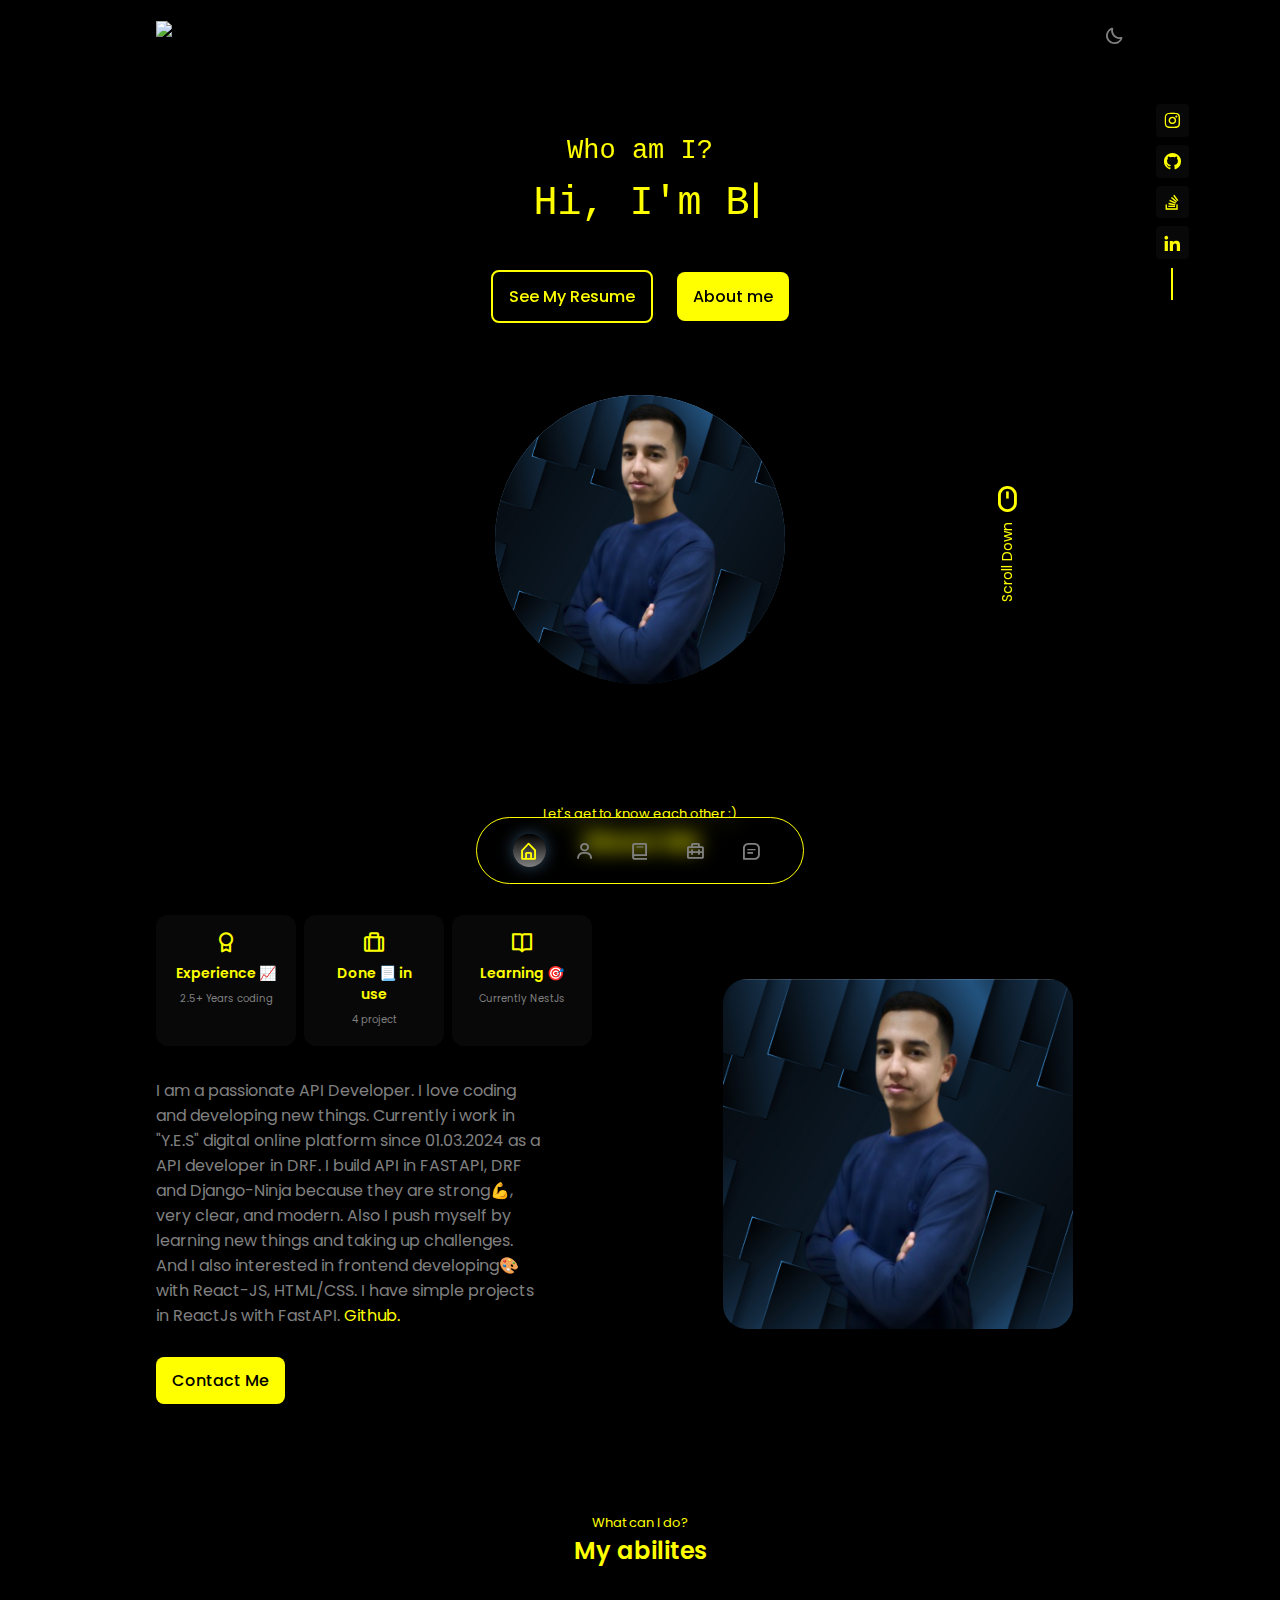
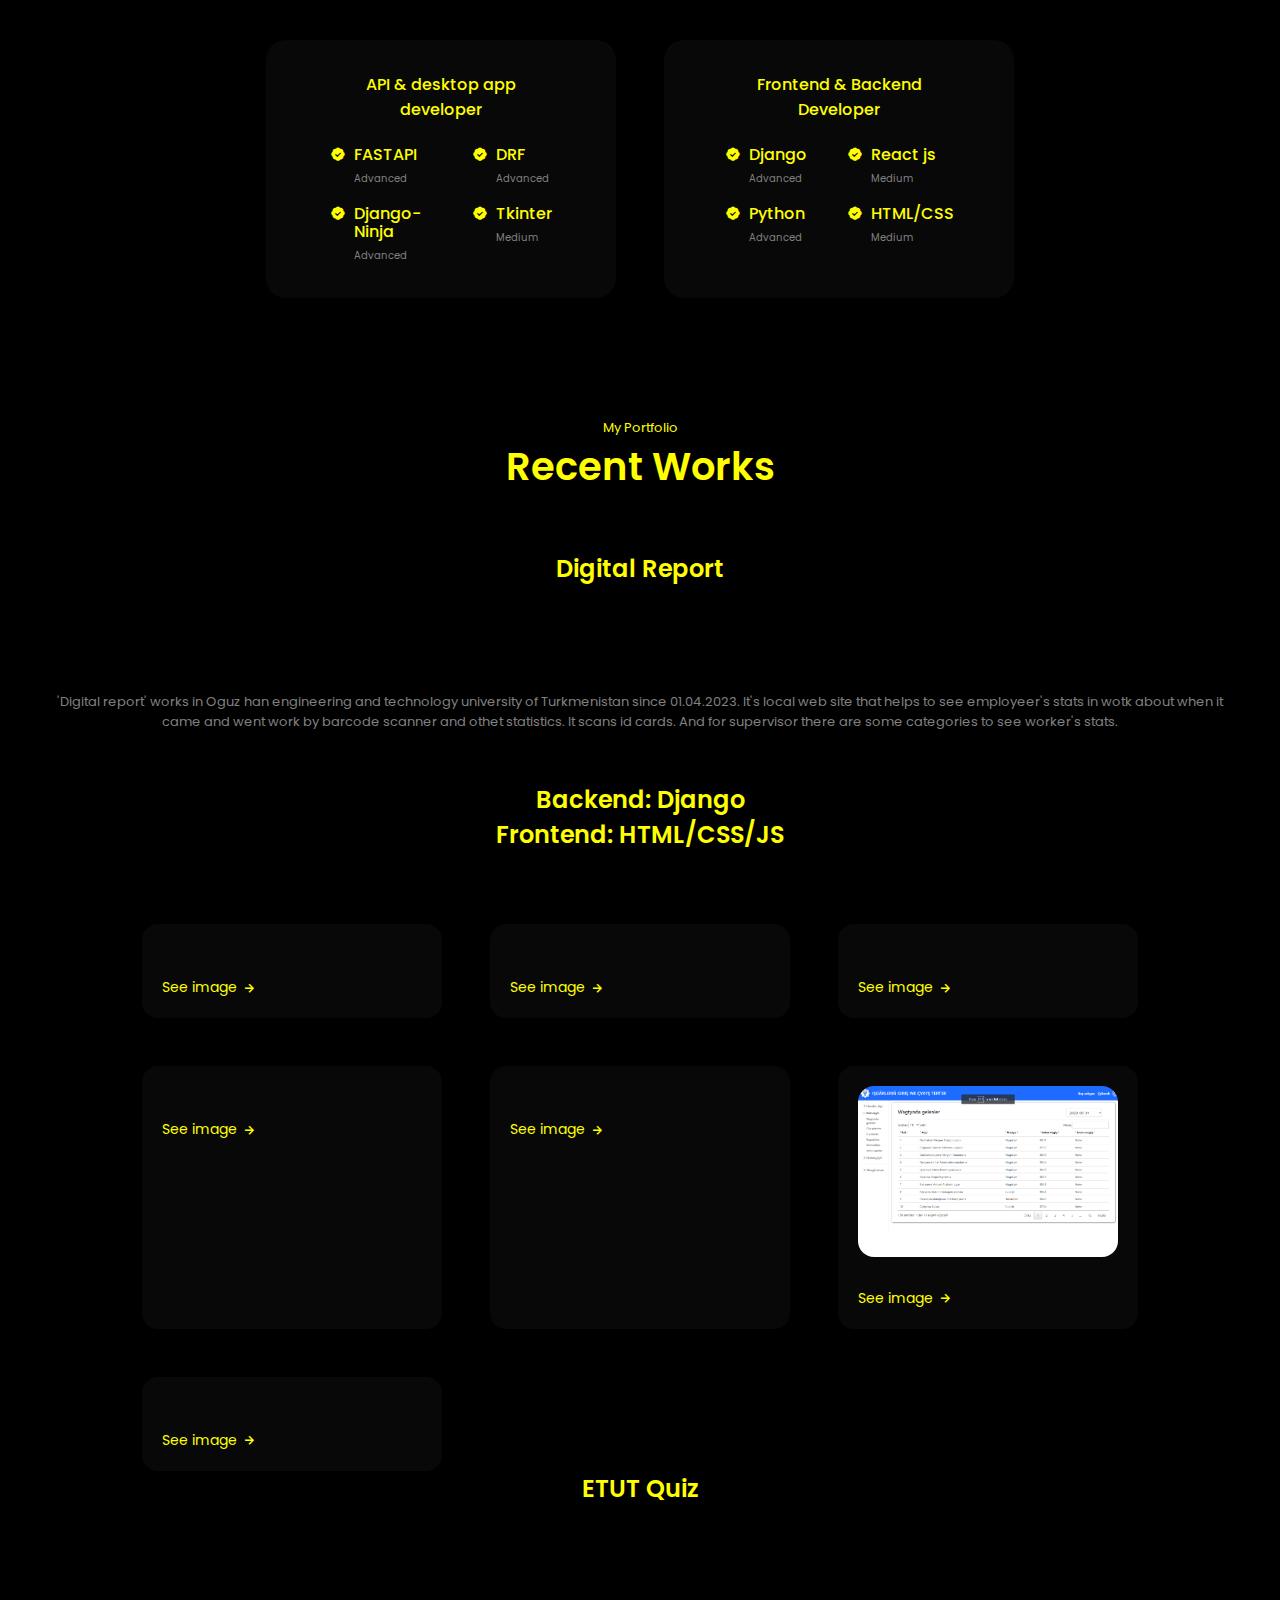
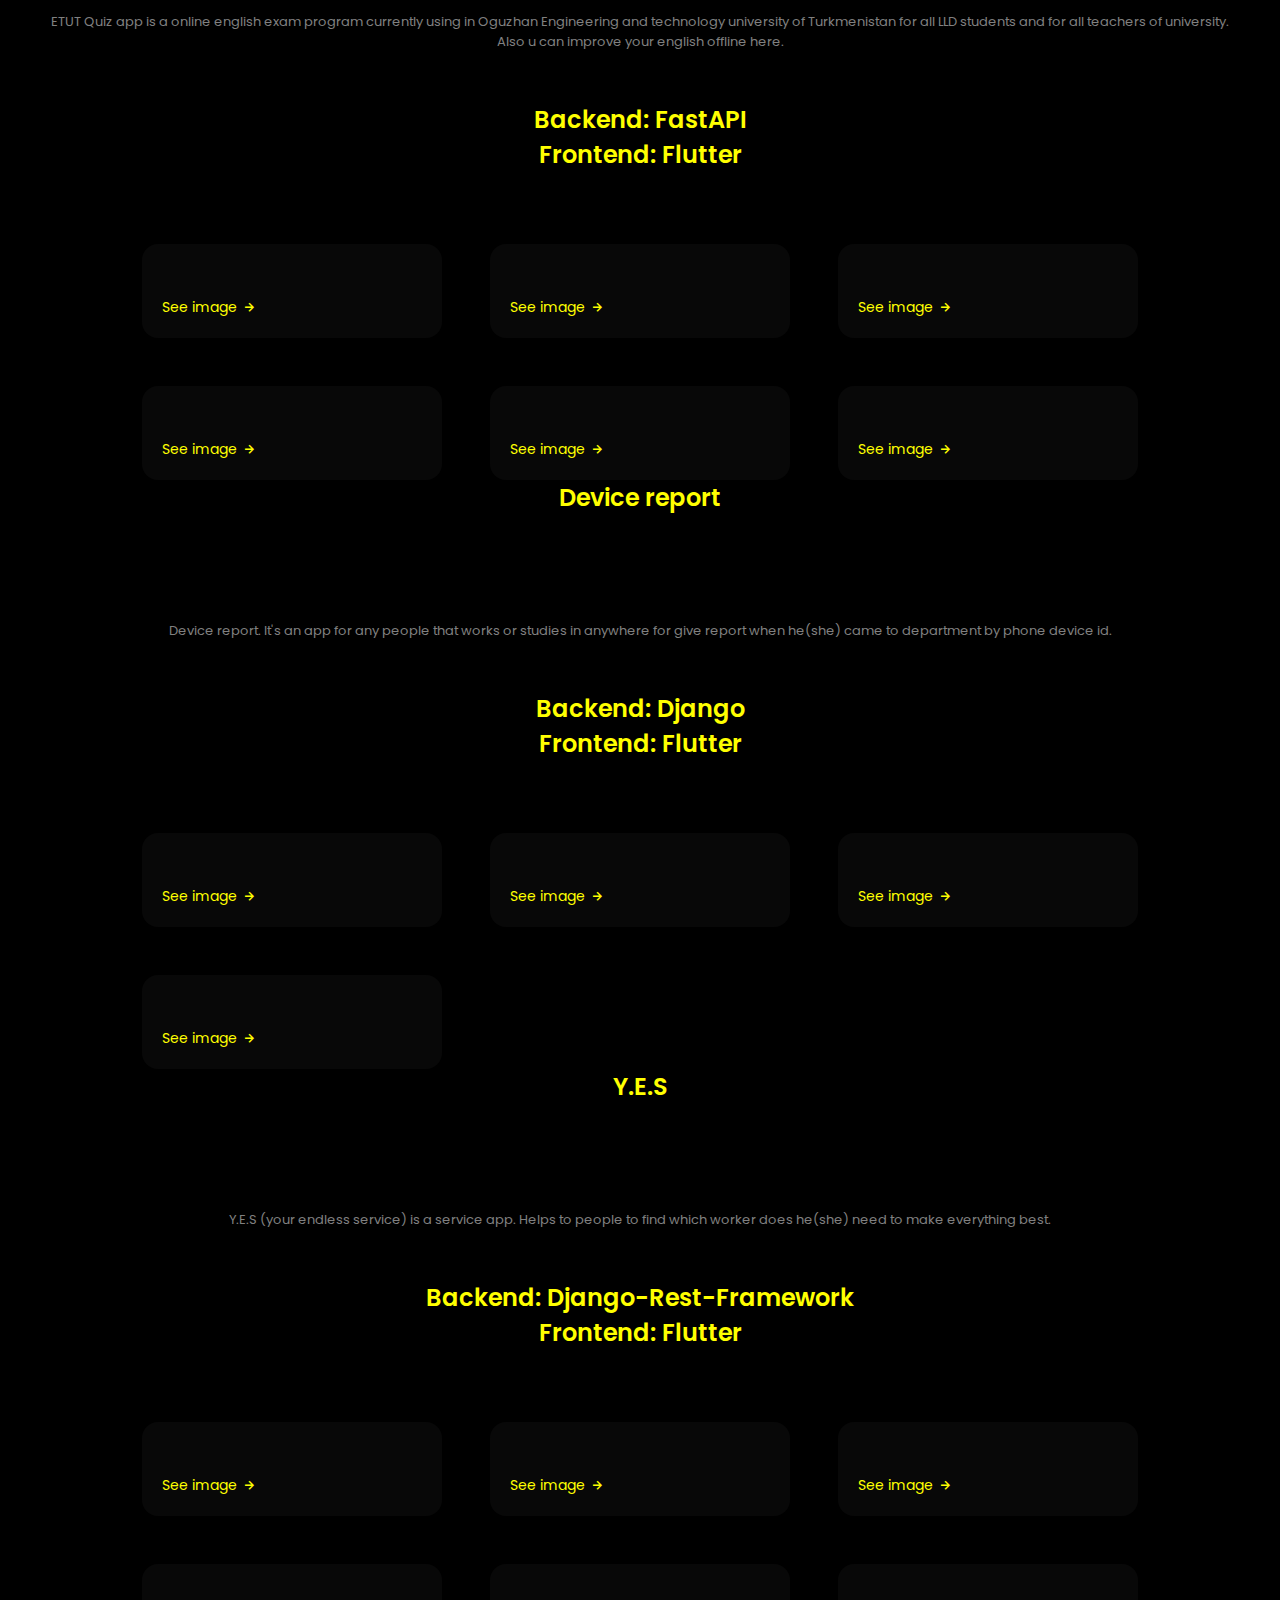
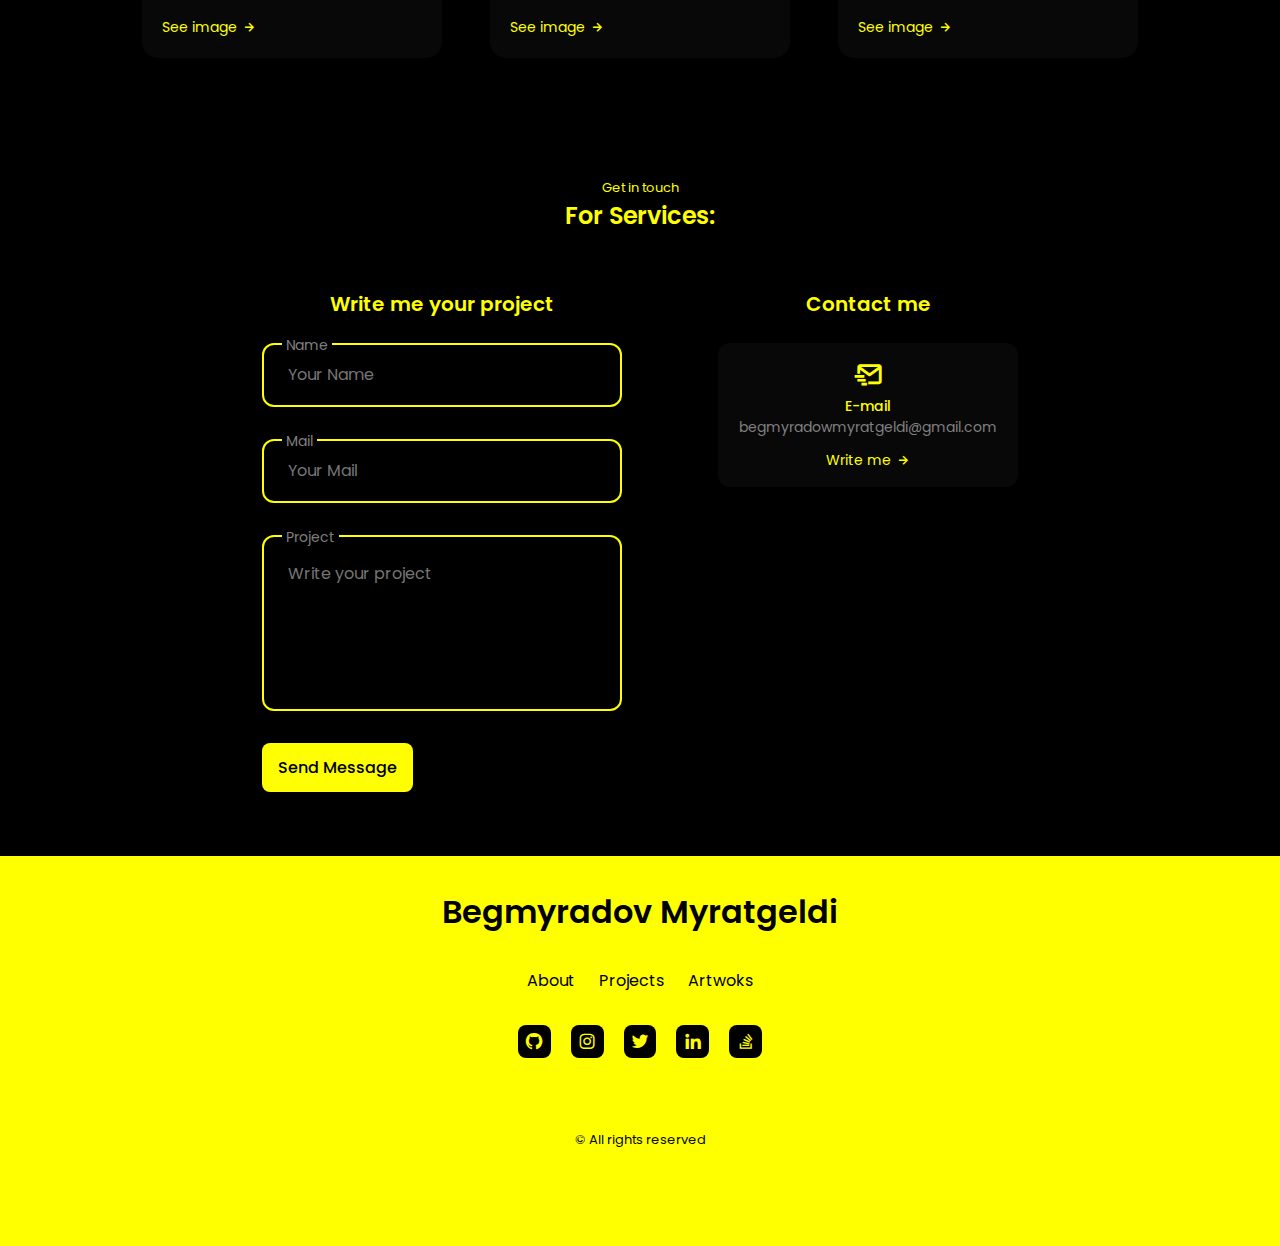
==== commit 43cffdbd: "updated fully" ====
--- a/index.html
+++ b/index.html
@@ -81,7 +81,7 @@
     
                             <script>
                                 var typed = new Typed('#typed', {
-                                    strings: ["Hi, I'm Begmyradov Myratgeldi!", "I'm API Developer!", "I also interested with web Frontend!"],
+                                    strings: ["Hi, I'm Begmyradov Myratgeldi! (MyratJr)", "I'm Backend Developer!", "My specific skills are DRF, FastAPI, Django!", "I also interested with web Frontend!"],
                                     backSpeed:25,
                                     typeSpeed:70,
                                     loop:true,
@@ -94,7 +94,7 @@
                         </div>
                           
                         <div class="home__buttons">
-                            <a download="" href="assets/Resume-Myratgeldi-Begmyradow-Penayewich (1).pdf" class="button button--ghost">
+                            <a download="" href="assets/MyratJrCV.pdf" class="button button--ghost">
                                 See My Resume
                             </a>
                             <a href="#about" class="button">About me</a>
@@ -104,7 +104,7 @@
                         <img src="assets/img/men2.png" style="width:100%" alt="" class="home__img">
                     </div>
                     <div class="home__social">
-                        <a href="https://www.instagram.com/" class="home__social-link">
+                        <a href="https://www.instagram.com/myratjr02/" class="home__social-link">
                             <i class="bx bxl-instagram"></i>
                         </a>
                         <a href="https://github.com/MyratJr/" class="home__social-link">
@@ -135,25 +135,25 @@
                            <div class="about__box">
                                 <i class="bx bx-award about__icon"></i>
                                 <h3 class="about__title">Experience 📈</h3>
-                                <span class="about__subtitle">1.5+ Years coding</span>
+                                <span class="about__subtitle">2.5+ Years coding</span>
                            </div>
 
                            <div class="about__box">
                                 <i class="bx bx-briefcase-alt about__icon"></i>
                                 <h3 class="about__title">Done 📃 in use</h3>
-                                <span class="about__subtitle">1 project</span>
+                                <span class="about__subtitle">4 project</span>
                            </div>
 
                            <div class="about__box">
                                 <i class="bx bx-book-open about__icon"></i>
                                 <h3 class="about__title">Learning 🎯</h3>
-                                <span class="about__subtitle">Currently FASTAPI</span>
+                                <span class="about__subtitle">Currently NestJs</span>
                            </div>
                        </div>
 
                        <p class="about__description">
-                        I am a passionate API Developer. I love coding and developing new things. Currently i work in "Gelsin" digital online platform since 18.09.2023 as a programmer.I build API in FASTAPI because it's strong💪. And i build API in Django-Ninja and DRF and help people to reach out their goals through my apps. Also I push myself by learning new things and taking up challenges.
-                        And I also interested in frontend developing🎨 with React-JS, HTML/CSS.  
+                        I am a passionate API Developer. I love coding and developing new things. Currently i work in "Y.E.S" digital online platform since 01.03.2024 as a API developer in DRF. I build API in FASTAPI, DRF and Django-Ninja because they are strong💪, very clear, and modern. Also I push myself by learning new things and taking up challenges.
+                        And I also interested in frontend developing🎨 with React-JS, HTML/CSS. I have simple projects in ReactJs with FastAPI.  
                         <a class="insta-link" href="https://www.github.com/MyratJr/">Github.</a>
                         
                        </p>
@@ -186,7 +186,7 @@
                                     <i class="bx bxs-badge-check"></i>
                                     <div>
                                         <h3 class="skills__name">Django-Ninja</h3>
-                                        <span class="skills__level">medium</span>
+                                        <span class="skills__level">Advanced</span>
                                     </div>
                                 </div>
 
@@ -252,27 +252,6 @@
                             </div>
                         </div>
                     </div>
-                    <div class="skills__content">
-                        <h3 class="skills__title">Designer</h3>
-                        <div class="skills__box">
-                            <div class="skills__group">
-                                <div class="skills__data">
-                                    <i class="bx bxs-badge-check"></i>
-                                    <div>
-                                        <h3 class="skills__name">Photoshop</h3>
-                                        <span class="skills__level">Medium</span>
-                                    </div>
-                                </div>
-                                <div class="skills__data">
-                                    <i class="bx bxs-badge-check"></i>
-                                    <div>
-                                        <h3 class="skills__name">Canva</h3>
-                                        <span class="skills__level">Advanced</span>
-                                    </div>
-                                </div>
-                            </div>
-                        </div>
-                    </div>
                 </div>
             </section>
 
@@ -409,8 +388,12 @@
             <!--=============== WORK ===============-->
             <section class="work section" id="work">
                 <span class="section__subtitle">My Portfolio</span>
-                <h2 class="section__title">Recent Works</h2>
-                <style>
+                <h1 class="section__title" style="font-size:240%">Recent Works</h1>
+                <h2 class="section__title">Digital Report</h2>
+                <span class="section__subtitle" style="color:grey;padding:50px">'Digital report' works in Oguz han engineering and technology university of Turkmenistan since 01.04.2023. It's local web site that helps to see employeer's stats in wotk about when it came and went work by barcode scanner and othet statistics. It scans id cards.
+                            And for supervisor there are some categories to see worker's stats.</span>
+                                    <h2 class="section__title">Backend: Django<br>
+                    Frontend: HTML/CSS/JS</h2><style>
                     .modal {
                     display: none;
                     position: fixed;
@@ -450,120 +433,171 @@
                     display: block;
                     }
                 </style>
-                <div class="work__filters">
-                    <span class="work__item active-work" data-filter="all">All</span>
-                    <span class="work__item" data-filter=".fastapi">FASTAPI</span>
-                    <span class="work__item" data-filter=".django">Django</span>
-                    <span class="work__item" data-filter=".python">Python</span>
-                </div><div id="modal" class="modal">
-  <div class="modal-content">
-    <img id="image1" src="" alt="" class="modal-image">
-  </div>
-</div>
                 <div class="work__container container grid">
                     <div class="work__card mix django python">
+                        <img id="image" src="assets/img/IMG_20231030_094533.jpg" alt="" class="work__img">
+                        <a class="work__button" href="assets/img/IMG_20231030_094533.jpg"  target="_blank">
+                            See image <i class="bx bx-right-arrow-alt work__icon"></i>
+                        </a>
+                    </div>
+                    <div class="work__card mix django python">
                         <img id="image" src="assets/img/IMG_20231030_101226.jpg" alt="" class="work__img">
-                        <h3 class="work__title">"Digital report" local web site</h3>
-                        <p class="work__description">
-                            'Digital report' works in my university since 01.04.2023. It's local web site gets arrive date and left date of workers by barcode scanner. It scans id cards.
-                            And for supervisor there are some categories to see worker's stats.
-                        </p>
-                    </div>
-                    <div class="work__card mix django python">
-                        <img id="image" src="assets/img/Screenshot_2023-10-30-12-20-22-583_com.gelsin.platform.png" alt="" style="width:9.3vw" class="work__img">
-                        <img id="image" src="assets/img/Screenshot_2023-10-30-12-20-45-127_com.gelsin.platform.png" alt="" style="width:9.3vw" class="work__img">
-                        <h3 class="work__title">"Gelsin" digital online platform</h3>
-                        <p class="work__description">
-                            "Gelsin" digital online platform as a marketplace. Online delivery. Open your restaurant,kafe,market on it.
-                        </p>
-                        <a class="work__button" href="assets/img/Screenshot_2023-10-30-12-20-22-583_com.gelsin.platform.png"  target="_blank">
-                                See image <i class="bx bx-right-arrow-alt work__icon"></i>
-                            </a>
-                                                    <a class="work__button" href="assets/img/Screenshot_2023-10-30-12-20-45-127_com.gelsin.platform.png"  target="_blank">
-                                See image <i class="bx bx-right-arrow-alt work__icon"></i>
-                            </a>
-                    </div>
-                    <script>
-                    document.querySelectorAll(".work__img").forEach((image) => {
-  image.addEventListener("click", () => {
-    document.getElementById("modal").classList.add("show");
-    document.getElementById("enlarged-image").src = image.src;
-  });
-});
-
-// Close the modal dialog when the user clicks outside of the modal dialog.
-window.addEventListener("click", (event) => {
-  if (event.target === document.getElementById("modal")) {
-    document.getElementById("modal").classList.remove("show");
-  }
-});
-    const imageUrls = [
-      "assets/img/IMG_20231030_094434.jpg",
-      "assets/img/IMG_20231030_094513.jpg",
-      "assets/img/IMG_20231030_094533.jpg",
-      "assets/img/IMG_20231030_094603.jpg",
-      "assets/img/IMG_20231030_094629.jpg",
-    ];
-
-    let currentImageIndex = 0;
-
-    function changeImage() {
-      const imageUrl = imageUrls[currentImageIndex];
-      const image = document.getElementById("image");
-      const image1 = document.getElementById("image1");
-      image.src = imageUrl;
-      image1.src = imageUrl;
-
-      currentImageIndex++;
-
-      if (currentImageIndex >= imageUrls.length) {
-        currentImageIndex = 0;
-      }
-    }
-
-    setInterval(changeImage, 3000);
-  </script>
+                        <a class="work__button" href="assets/img/IMG_20231030_101226.jpg"  target="_blank">
+                            See image <i class="bx bx-right-arrow-alt work__icon"></i>
+                        </a>
+                    </div>
+                    <div class="work__card mix django python">
+                        <img id="image" src="assets/img/IMG_20231030_094434.jpg" alt="" class="work__img">
+                        <a class="work__button" href="assets/img/IMG_20231030_094434.jpg"  target="_blank">
+                            See image <i class="bx bx-right-arrow-alt work__icon"></i>
+                        </a>
+                    </div>
+                    <div class="work__card mix django python">
+                        <img id="image" src="assets/img/IMG_20231030_094603.jpg" alt="" class="work__img">
+                        <a class="work__button" href="assets/img/IMG_20231030_094603.jpg"  target="_blank">
+                            See image <i class="bx bx-right-arrow-alt work__icon"></i>
+                        </a>
+                    </div>
+                    <div class="work__card mix django python">
+                        <img id="image" src="assets/img/IMG_20231030_094629.jpg" alt="" class="work__img">
+                        <a class="work__button" href="assets/img/IMG_20231030_094629.jpg"  target="_blank">
+                            See image <i class="bx bx-right-arrow-alt work__icon"></i>
+                        </a>
+                    </div>
+                    <div class="work__card mix django python">
+                        <img id="image" src="assets/img/Untitled6.png" alt="" class="work__img">
+                        <a class="work__button" href="assets/img/Untitled6.png"  target="_blank">
+                            See image <i class="bx bx-right-arrow-alt work__icon"></i>
+                        </a>
+                    </div>
+                    <div class="work__card mix django python">
+                        <img id="image" src="assets/img/IMG_20231030_094513.jpg" alt="" class="work__img">
+                        <a class="work__button" href="assets/img/IMG_20231030_094513.jpg"  target="_blank">
+                            See image <i class="bx bx-right-arrow-alt work__icon"></i>
+                        </a>
+                    </div>
+                </div>
+                    <h2 class="section__title">ETUT Quiz</h2>
+                        <span class="section__subtitle" style="color:grey;padding:50px">
+                            ETUT Quiz app is a online english exam program currently using in Oguzhan Engineering and technology university of Turkmenistan for all LLD students and for all teachers of university. Also u can improve your english offline here.
+                        </span>
+                    <h2 class="section__title">Backend: FastAPI<br>
+                    Frontend: Flutter</h2>
+                    <div class="work__container container grid">
+                    <div class="work__card mix django python">
+                        <img id="image" src="assets/img/e1.png" alt="" class="work__img">
+                        <a class="work__button" href="assets/img/e1.png"  target="_blank">
+                            See image <i class="bx bx-right-arrow-alt work__icon"></i>
+                        </a>
+                    </div>
+                    <div class="work__card mix django python">
+                        <img id="image" src="assets/img/e2.png" alt="" class="work__img">
+                        <a class="work__button" href="assets/img/e2.png"  target="_blank">
+                            See image <i class="bx bx-right-arrow-alt work__icon"></i>
+                        </a>
+                    </div>
+                    <div class="work__card mix django python">
+                        <img id="image" src="assets/img/e3.png" alt="" class="work__img">
+                        <a class="work__button" href="assets/img/e3.png"  target="_blank">
+                            See image <i class="bx bx-right-arrow-alt work__icon"></i>
+                        </a>
+                    </div>
+                    <div class="work__card mix django python">
+                        <img id="image" src="assets/img/e4.png" alt="" class="work__img">
+                        <a class="work__button" href="assets/img/e4.png"  target="_blank">
+                            See image <i class="bx bx-right-arrow-alt work__icon"></i>
+                        </a>
+                    </div>
+                    <div class="work__card mix django python">
+                        <img id="image" src="assets/img/e5.png" alt="" class="work__img">
+                        <a class="work__button" href="assets/img/e5.png"  target="_blank">
+                            See image <i class="bx bx-right-arrow-alt work__icon"></i>
+                        </a>
+                    </div>
+                    <div class="work__card mix django python">
+                        <img id="image" src="assets/img/e6.png" alt="" class="work__img">
+                        <a class="work__button" href="assets/img/e6.png"  target="_blank">
+                            See image <i class="bx bx-right-arrow-alt work__icon"></i>
+                        </a>
+                    </div>
+                </div>
+                    <h2 class="section__title">Device report</h2>
+                        <span class="section__subtitle" style="color:grey;padding:50px">
+                            Device report. It's an app for any people that works or studies in anywhere for give report when he(she) came to department by phone device id.
+                        </span>
+                    <h2 class="section__title">Backend: Django<br>
+                    Frontend: Flutter</h2>
+                    <div class="work__container container grid">
+                    <div class="work__card mix django python">
+                        <img id="image" src="assets/img/g1.png" alt="" class="work__img">
+                        <a class="work__button" href="assets/img/g1.png"  target="_blank">
+                            See image <i class="bx bx-right-arrow-alt work__icon"></i>
+                        </a>
+                    </div>
+                    <div class="work__card mix django python">
+                        <img id="image" src="assets/img/g2.png" alt="" class="work__img">
+                        <a class="work__button" href="assets/img/g2.png"  target="_blank">
+                            See image <i class="bx bx-right-arrow-alt work__icon"></i>
+                        </a>
+                    </div>
+                    <div class="work__card mix django python">
+                        <img id="image" src="assets/img/g3.png" alt="" class="work__img">
+                        <a class="work__button" href="assets/img/g3.png"  target="_blank">
+                            See image <i class="bx bx-right-arrow-alt work__icon"></i>
+                        </a>
+                    </div>
+                    <div class="work__card mix django python">
+                        <img id="image" src="assets/img/g4.png" alt="" class="work__img">
+                        <a class="work__button" href="assets/img/g4.png"  target="_blank">
+                            See image <i class="bx bx-right-arrow-alt work__icon"></i>
+                        </a>
+                    </div>
+                </div>
+                    <h2 class="section__title">Y.E.S</h2>
+                        <span class="section__subtitle" style="color:grey;padding:50px">
+                            Y.E.S (your endless service) is a service app. Helps to people to find which worker does he(she) need to make everything best.
+                        </span>
+                    <h2 class="section__title">Backend: Django-Rest-Framework<br>
+                    Frontend: Flutter</h2>
+                    <div class="work__container container grid">
+                    <div class="work__card mix django python">
+                        <img id="image" src="assets/img/y1.jpg" alt="" class="work__img">
+                        <a class="work__button" href="assets/img/y1.jpg"  target="_blank">
+                            See image <i class="bx bx-right-arrow-alt work__icon"></i>
+                        </a>
+                    </div>
+                    <div class="work__card mix django python">
+                        <img id="image" src="assets/img/y2.jpg" alt="" class="work__img">
+                        <a class="work__button" href="assets/img/y2.jpg"  target="_blank">
+                            See image <i class="bx bx-right-arrow-alt work__icon"></i>
+                        </a>
+                    </div>
+                    <div class="work__card mix django python">
+                        <img id="image" src="assets/img/y3.jpg" alt="" class="work__img">
+                        <a class="work__button" href="assets/img/y3.jpg"  target="_blank">
+                            See image <i class="bx bx-right-arrow-alt work__icon"></i>
+                        </a>
+                    </div>
+                    <div class="work__card mix django python">
+                        <img id="image" src="assets/img/y4.jpg" alt="" class="work__img">
+                        <a class="work__button" href="assets/img/y4.jpg"  target="_blank">
+                            See image <i class="bx bx-right-arrow-alt work__icon"></i>
+                        </a>
+                    </div>
+                    <div class="work__card mix django python">
+                        <img id="image" src="assets/img/y5.jpg" alt="" class="work__img">
+                        <a class="work__button" href="assets/img/y5.jpg"  target="_blank">
+                            See image <i class="bx bx-right-arrow-alt work__icon"></i>
+                        </a>
+                    </div>
+                    <div class="work__card mix django python">
+                        <img id="image" src="assets/img/y6.jpg" alt="" class="work__img">
+                        <a class="work__button" href="assets/img/y6.jpg"  target="_blank">
+                            See image <i class="bx bx-right-arrow-alt work__icon"></i>
+                        </a>
+                    </div>
+
                     <!--<div class="work__card mix mobil">
-                    <img src="assets/img/work2.jpg" alt="" class="work__img">
-                    <h3 class="work__title">Add It</h3>
-                        <p href="" class="work__description">
-                            Lightweight photo 
-                            editing app for 
-                            android. You can edit your images and add 
-                            watermarks easily.
-                        </p>
-                        <a class="work__button" href="assets/img/work2.jpg"  target="_blank">
-                            See image <i class="bx bx-right-arrow-alt work__icon"></i>
-                        </a>
-                    </div>
-
-                    <div class="work__card mix mobil">
-                        <img src="assets/img/work3.jpg" alt="" class="work__img">
-                        <h3 class="work__title">Quick Chat</h3>
-                        <p href="" class="work__description">
-                            Easy to use fast
-                            video calling and
-                            messaging app. Users can add each other by their phone number and username.
-                            After friend request accepted they can start chatting and video calling
-                        </p>
-                        <a class="work__button" href="assets/img/work3.jpg"  target="_blank">
-                            See image <i class="bx bx-right-arrow-alt work__icon"></i>
-                        </a>
-                    </div>
-
-                    <div class="work__card mix web design">
-                        <img src="assets/img/work4.jpg" alt="" class="work__img">
-                        <h3 class="work__title">Syýahat</h3>
-                        <p class="work__description">
-                            "Syýahat" Travelling app that shows famous places in beautiful country Turkmenistan. 
-                            You can easily book famous hotels using this site.
-                        </p>
-                        <a class="work__button" href="assets/img/work4.jpg"  target="_blank">
-                            See image <i class="bx bx-right-arrow-alt work__icon"></i>
-                        </a>
-                    </div>
-
-                    <div class="work__card mix mobil">
                         <img src="assets/img/work5.jpg" alt="" class="work__img">
                         <h3 class="work__title">tehnoHabar</h3>
                         <p href="" class="work__description">
@@ -636,39 +670,6 @@
                     </div>
                 </div>
             </section> -->
-            <section class="work section" id="work">
-                <span class="section__subtitle">My Portfolio</span>
-                <h2 class="section__title">Abilities, interestings and other works</h2>
-                <div class="work__container container grid">
-                    <div class="work__card mix">
-                        <img id="image" src="assets/img/My abilities in programming.jpg" alt="" class="work__img">
-                        <h3 class="work__title">My abilities in programming</h3>
-                        <a class="work__button" href="assets/img/My abilities in programming.jpg"  target="_blank">
-                            See image <i class="bx bx-right-arrow-alt work__icon"></i>
-                        </a>
-                    </div>
-                    <div class="work__card mix">
-                        <img id="image" src="assets/img/Gelsin sanly onlaýn platforma.jpg" alt="" class="work__img">
-                        <h3 class="work__title">Video for "Gelsin" digital online platform</h3>
-                        <a class="work__button" href="assets/img/Gelsin sanly onlaýn platforma (1).mp4"  target="_blank">
-                            Watch video <i class="bx bx-right-arrow-alt work__icon"></i>
-                        </a>
-                    </div>
-                    <div class="work__card mix">
-                        <img id="image" src="assets/img/Untitled design (1).jpg" alt="" class="work__img">
-                        <h3 class="work__title">Play store banner for "Gelsin" seller</h3>
-                        <a class="work__button" href="assets/img/Untitled design (1).jpg"  target="_blank">
-                            See image <i class="bx bx-right-arrow-alt work__icon"></i>
-                        </a>
-                    </div>
-                        <div class="work__card mix">
-                        <img id="image" src="assets/img/Add a heading (2).jpg" alt="" class="work__img">
-                        <h3 class="work__title">And this is our "Gelsin" program. And i'm member of group as a backend,API programmer of Gelsin</h3>
-                        <a class="work__button" href="assets/img/Add a heading (2).jpg"  target="_blank">
-                            See image <i class="bx bx-right-arrow-alt work__icon"></i>
-                        </a>
-                    </div>
-                </div>
 
             <!--=============== CONTACT ===============-->
             <section class="contact section" id="contact">
